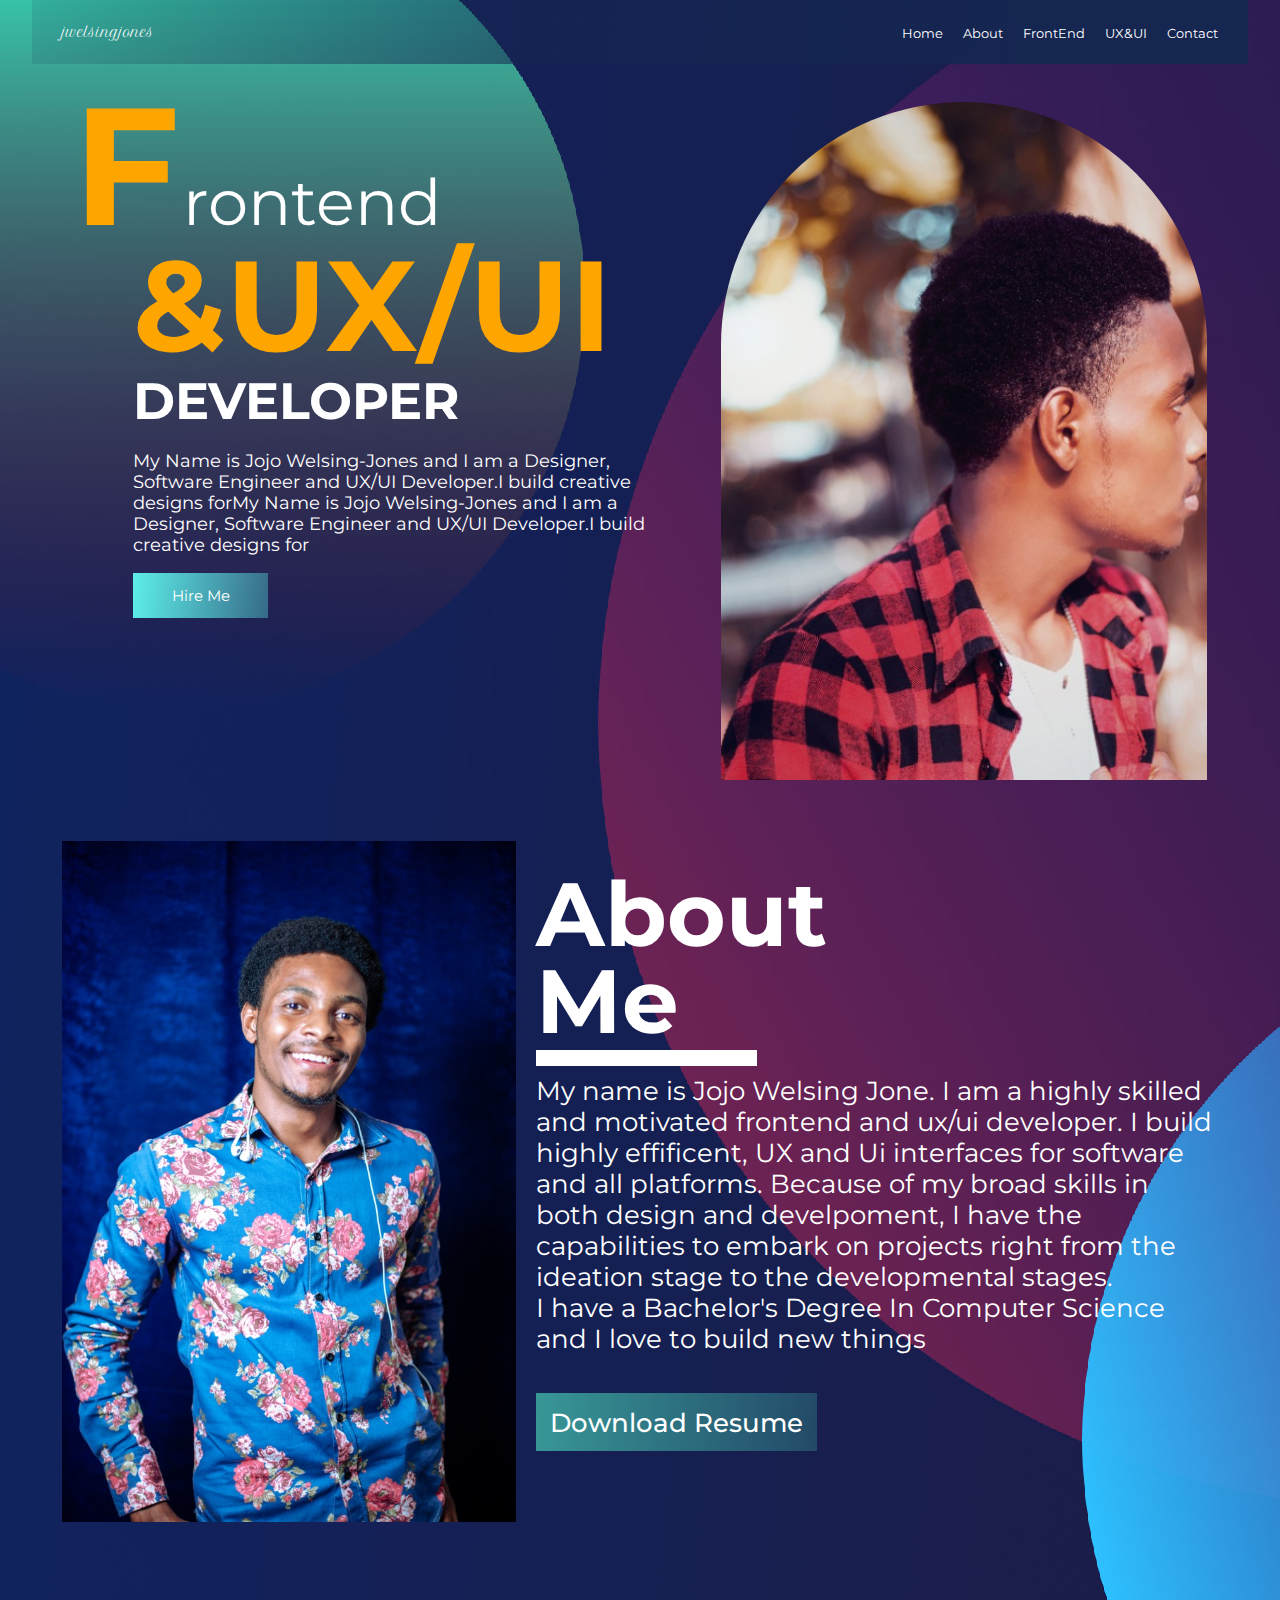
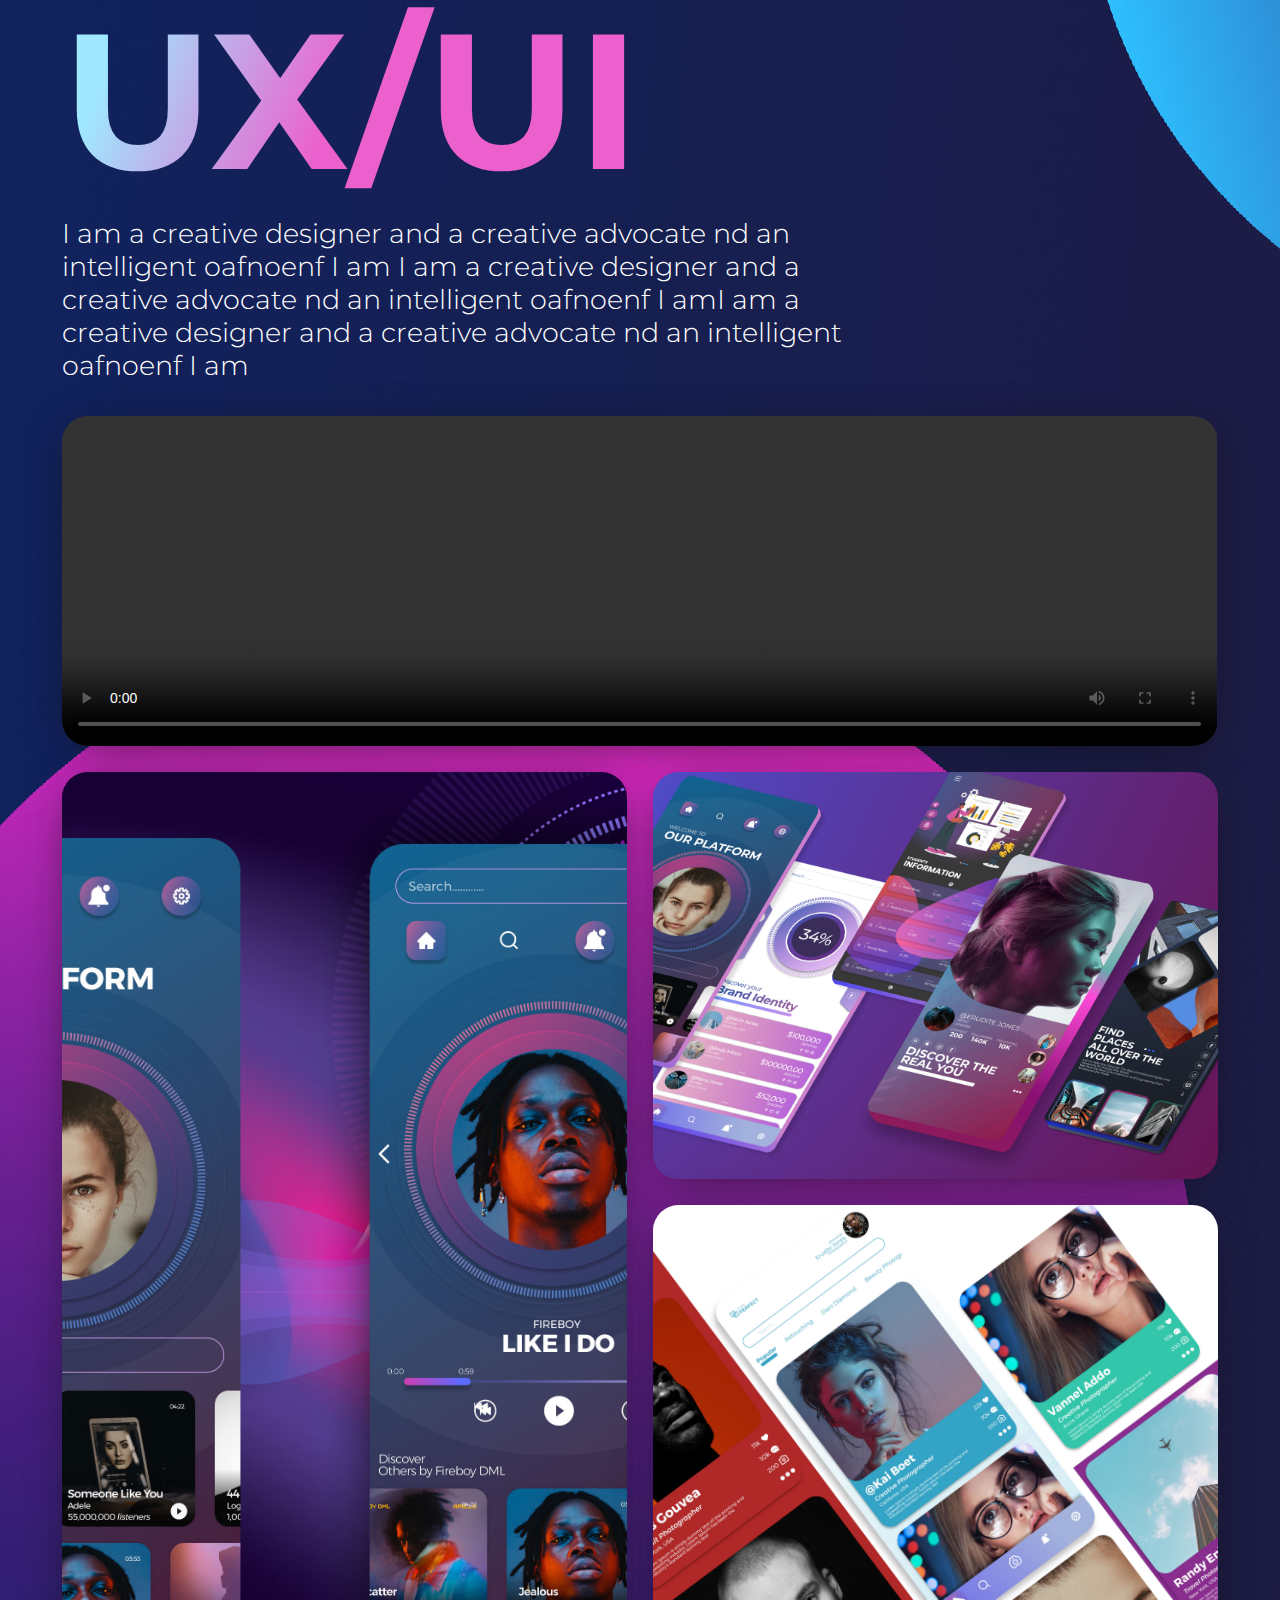
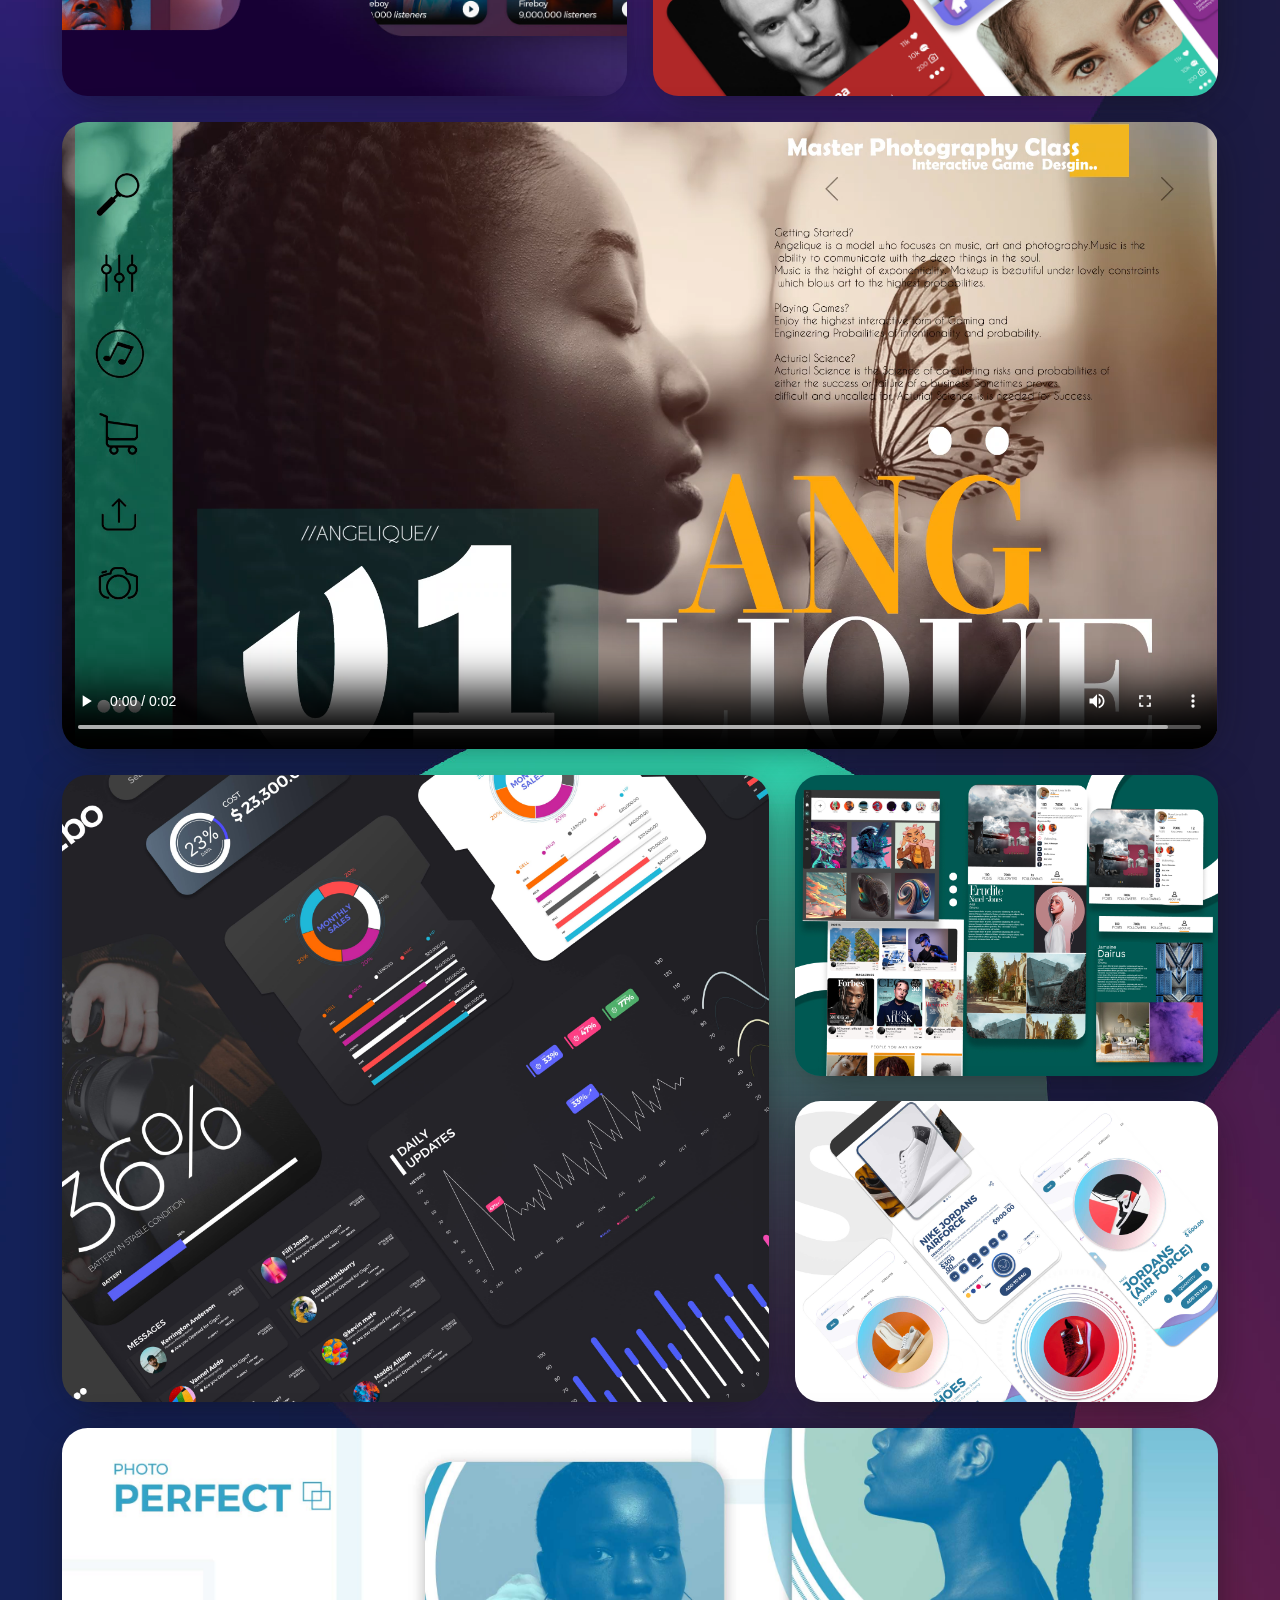
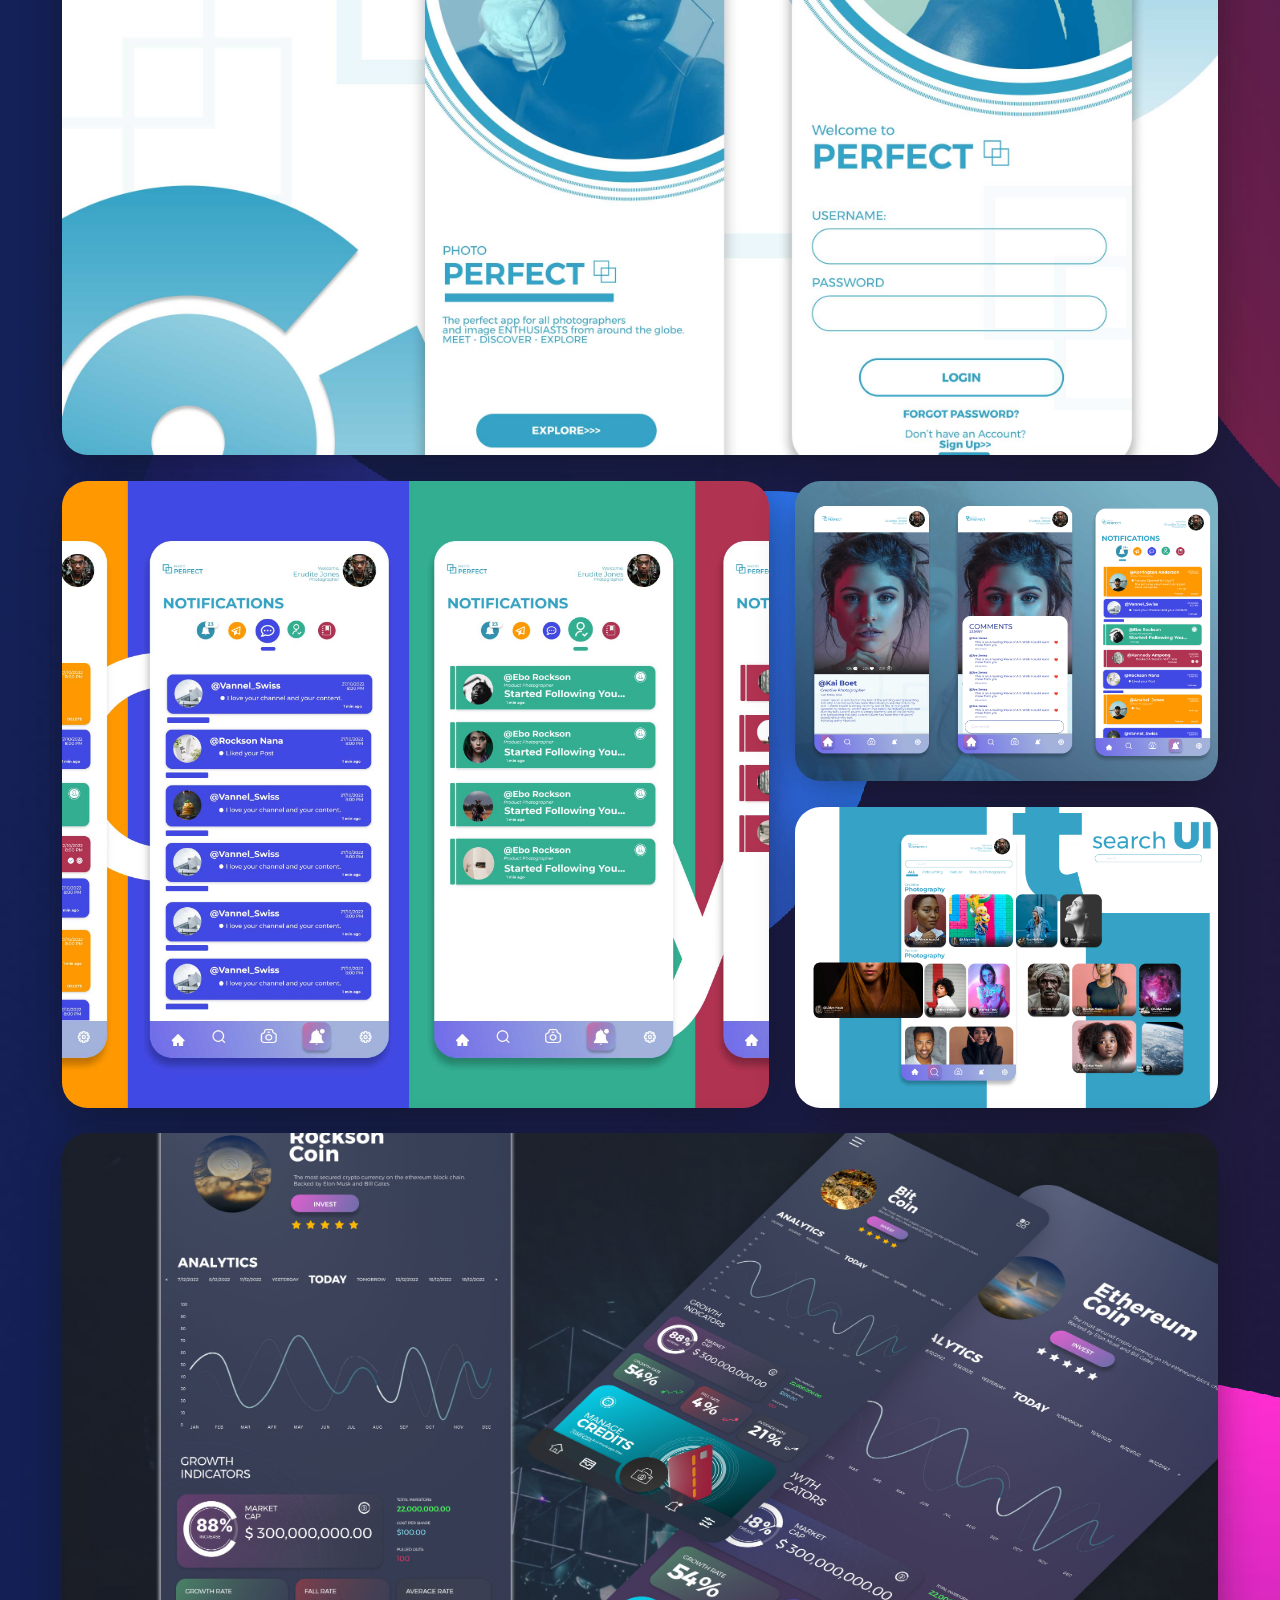
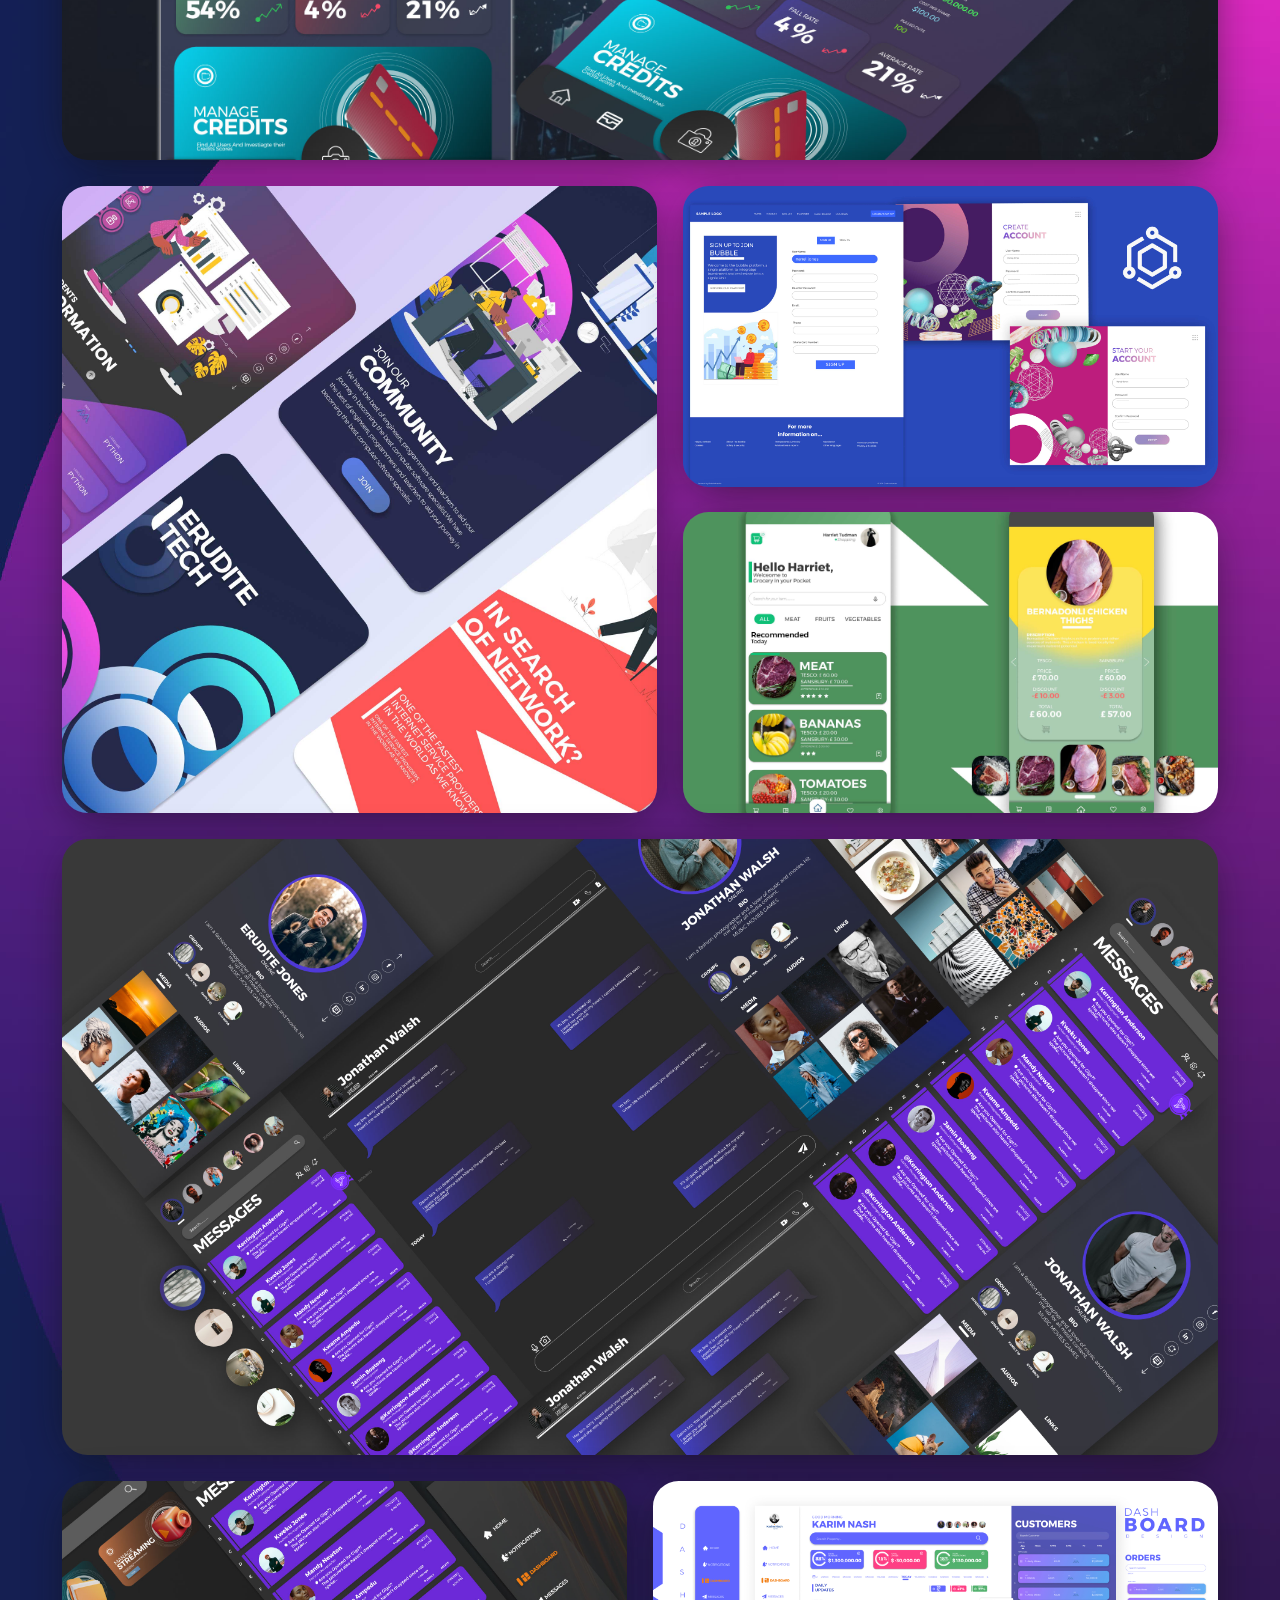
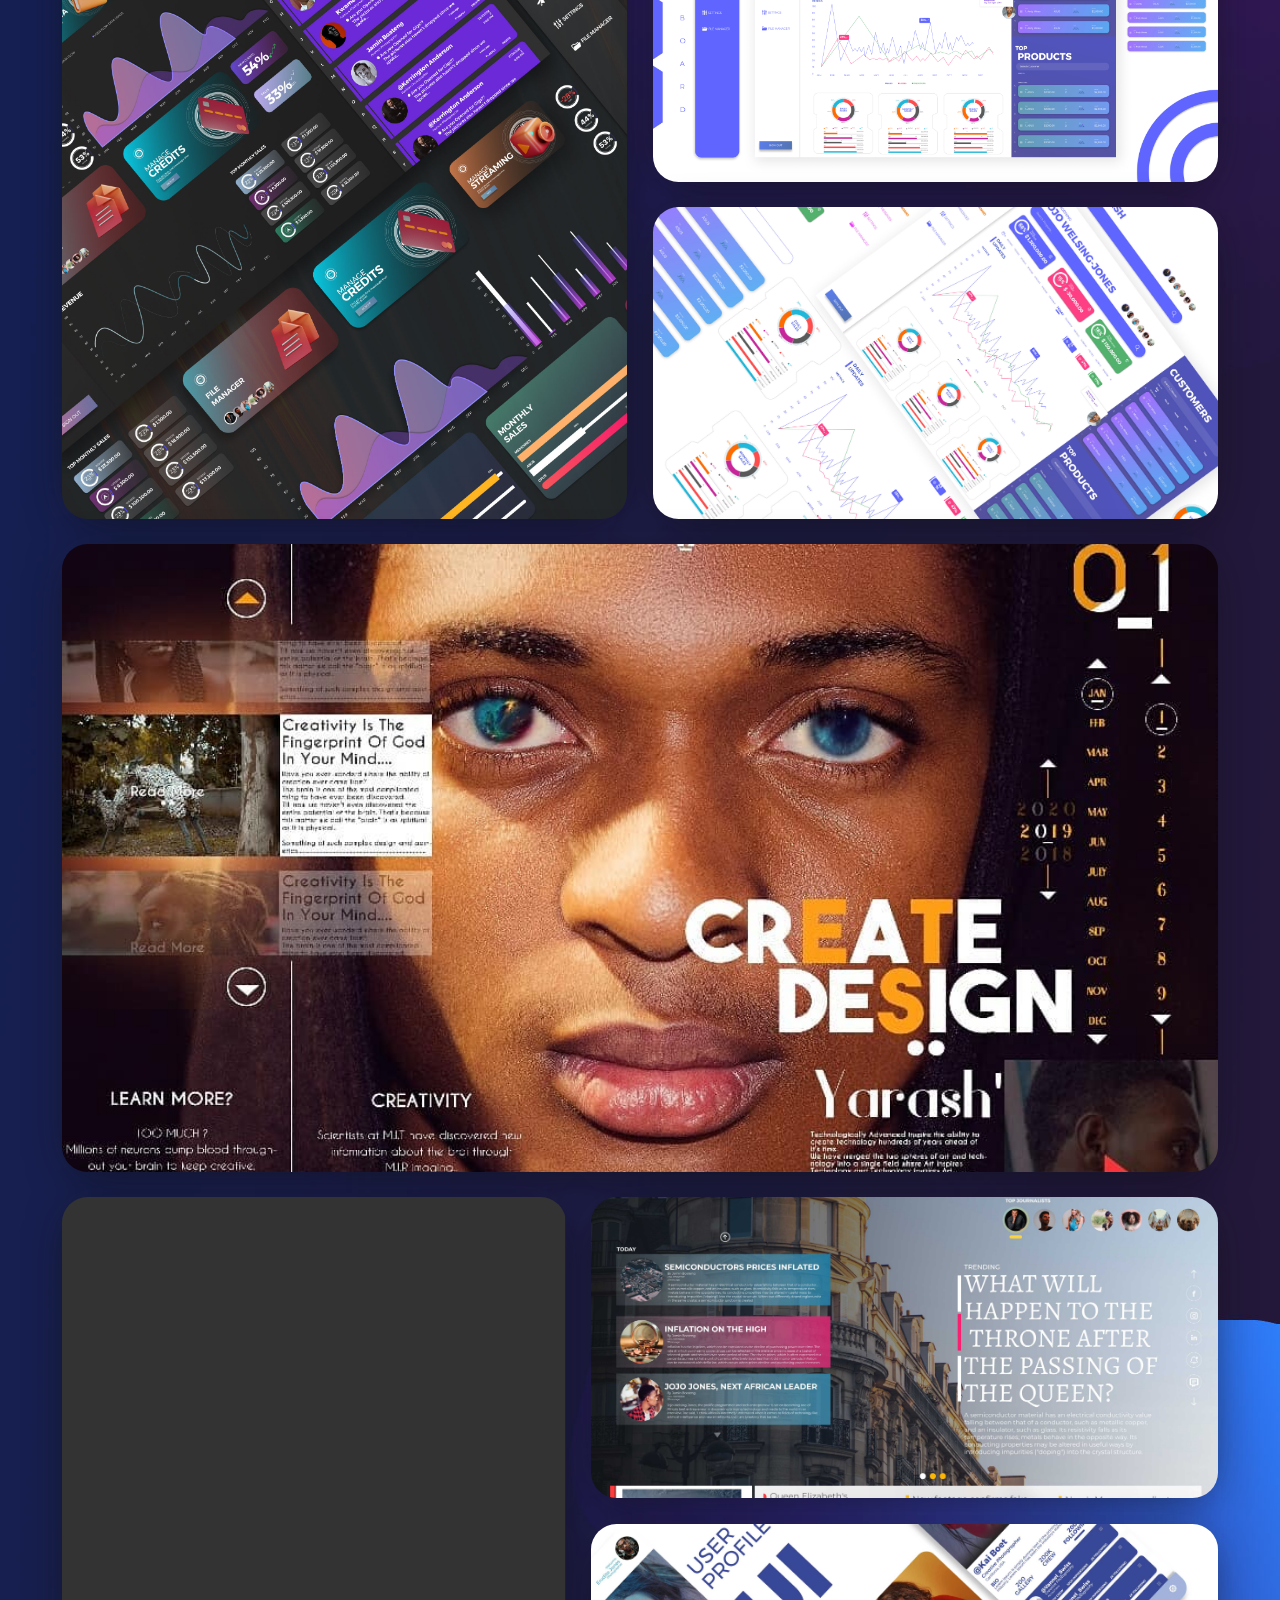
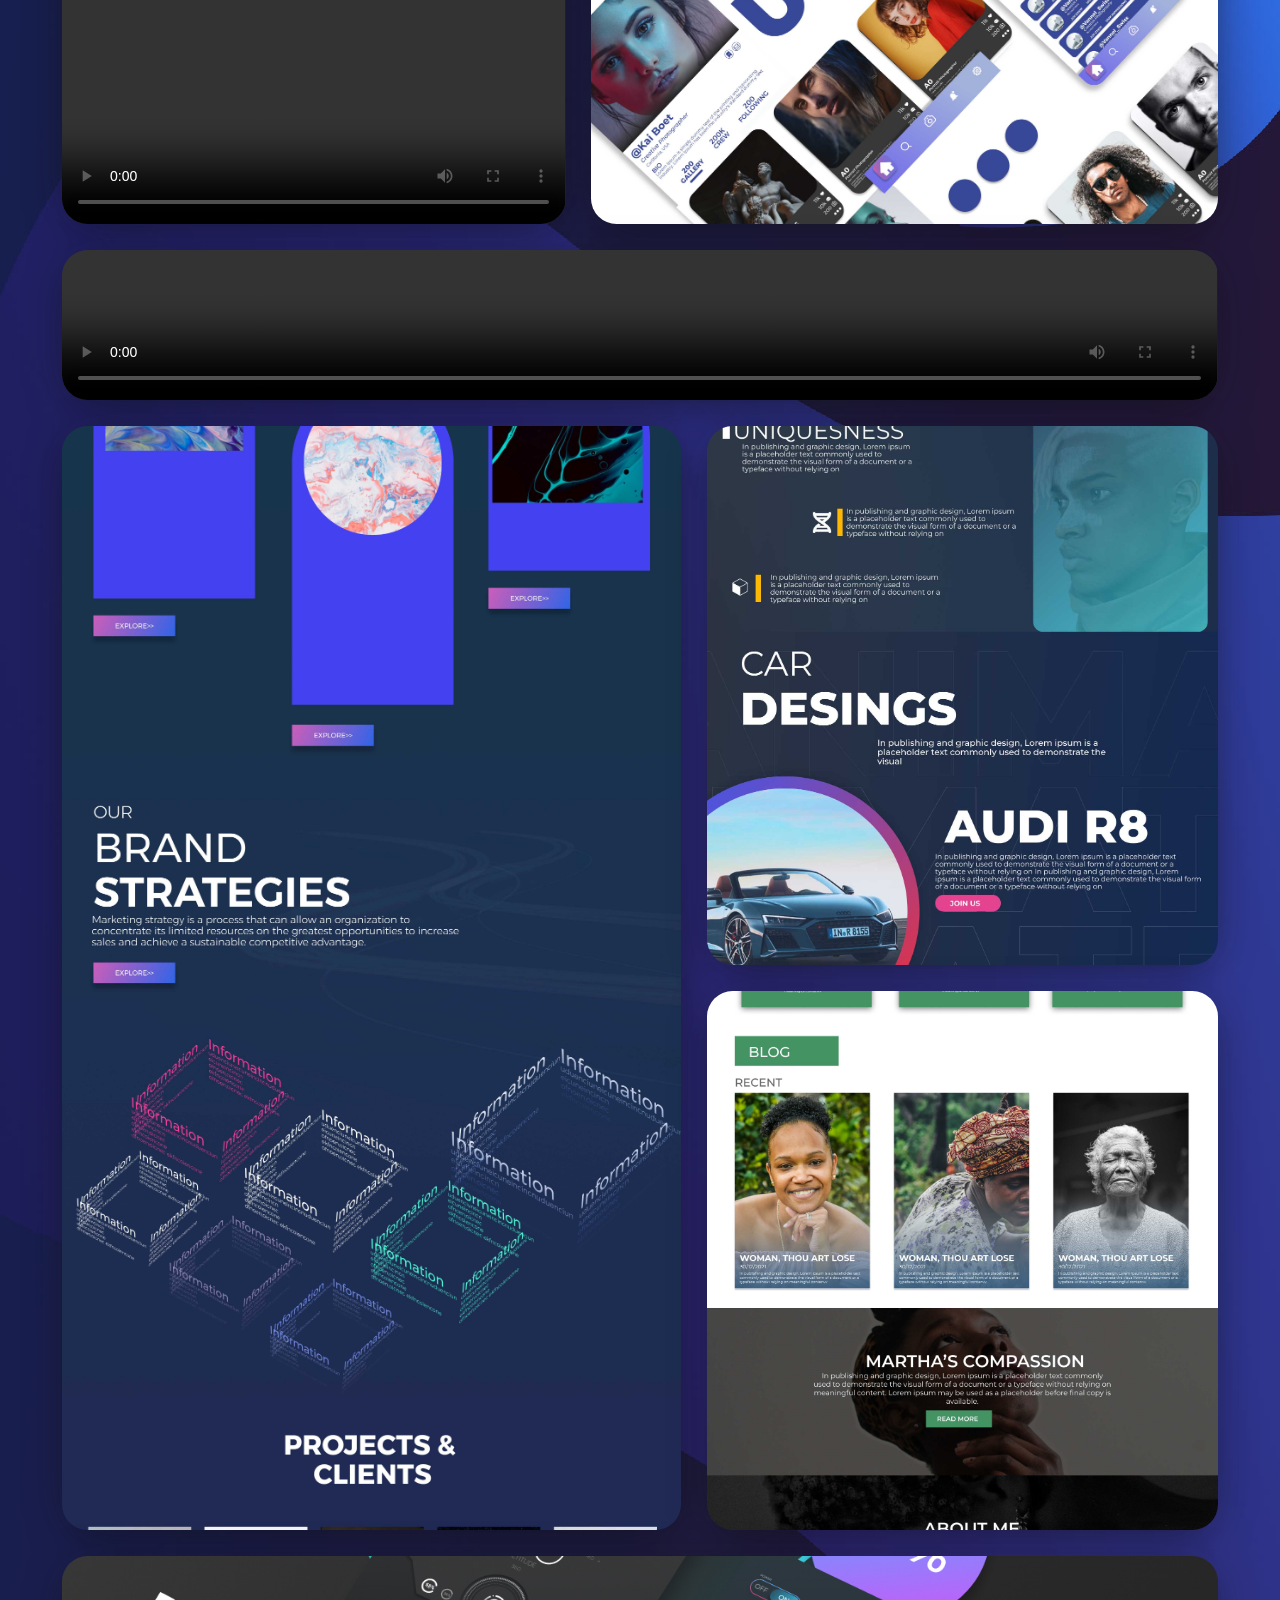
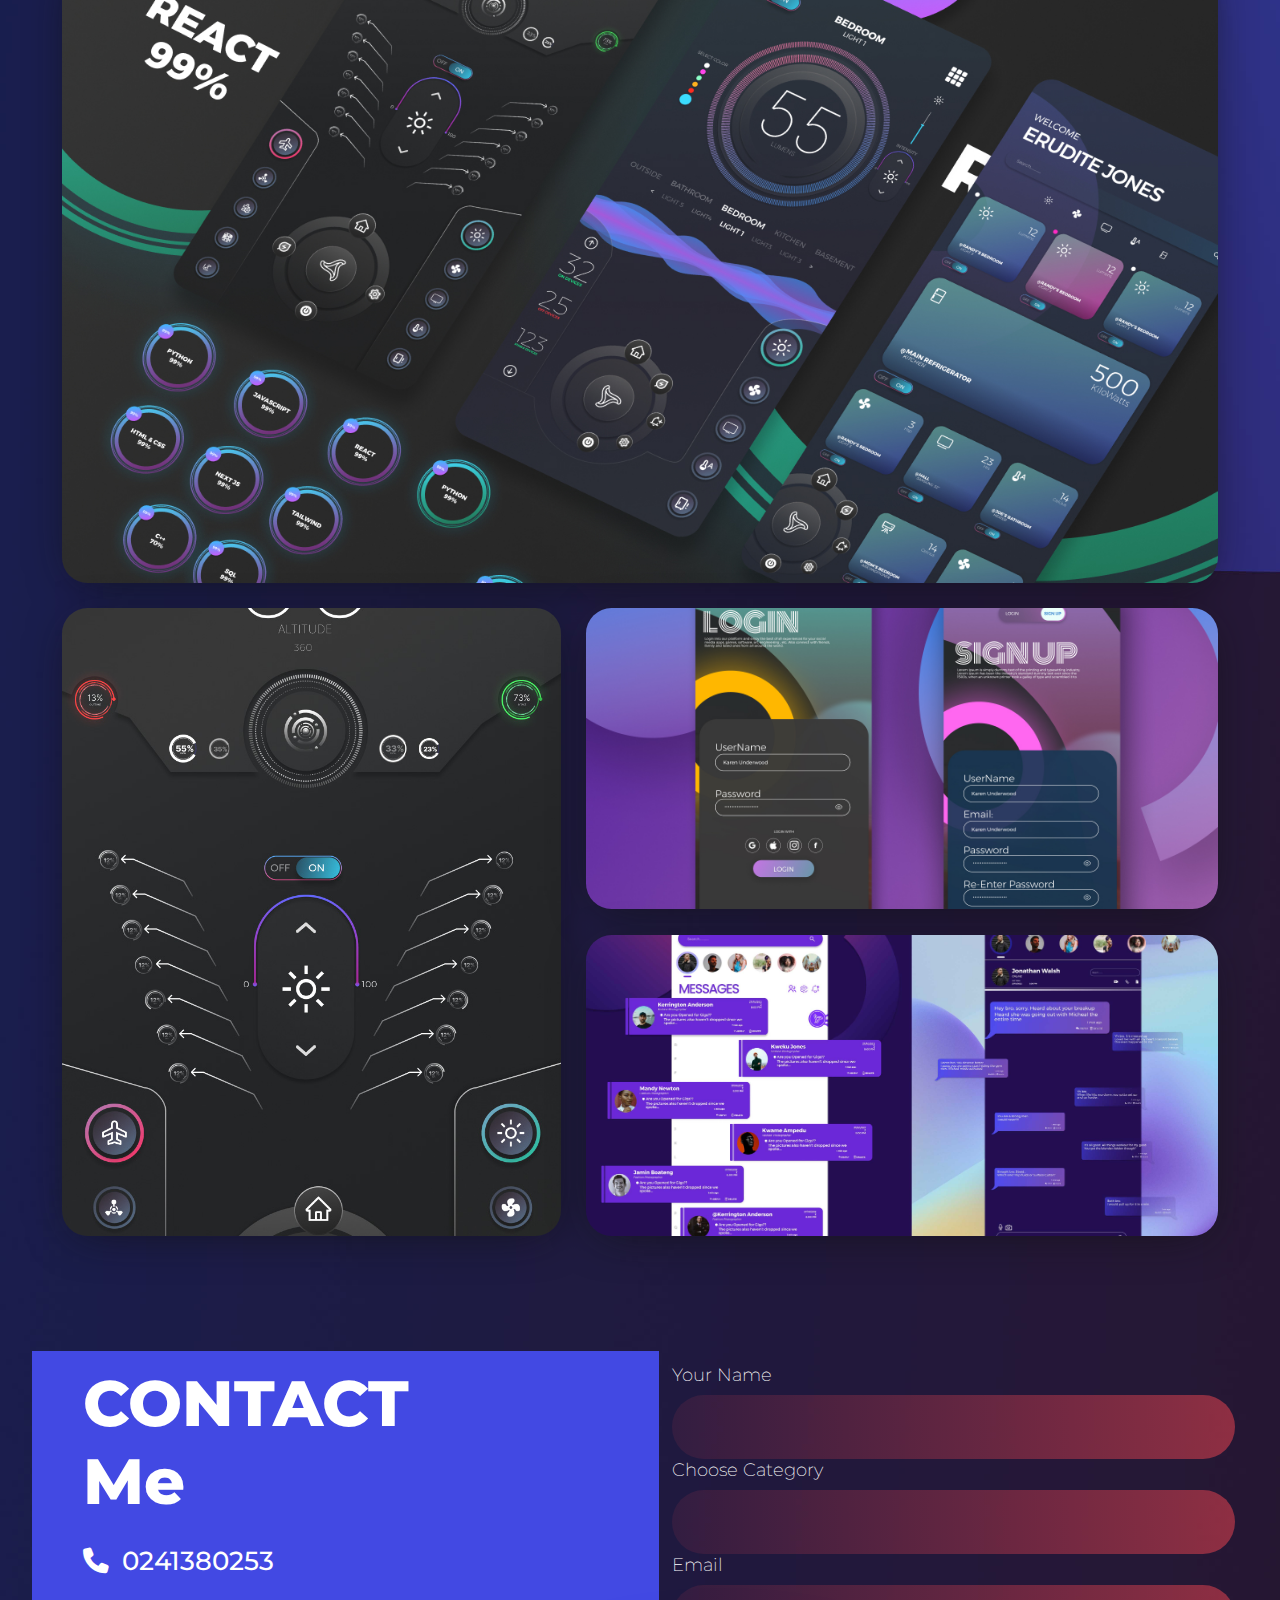
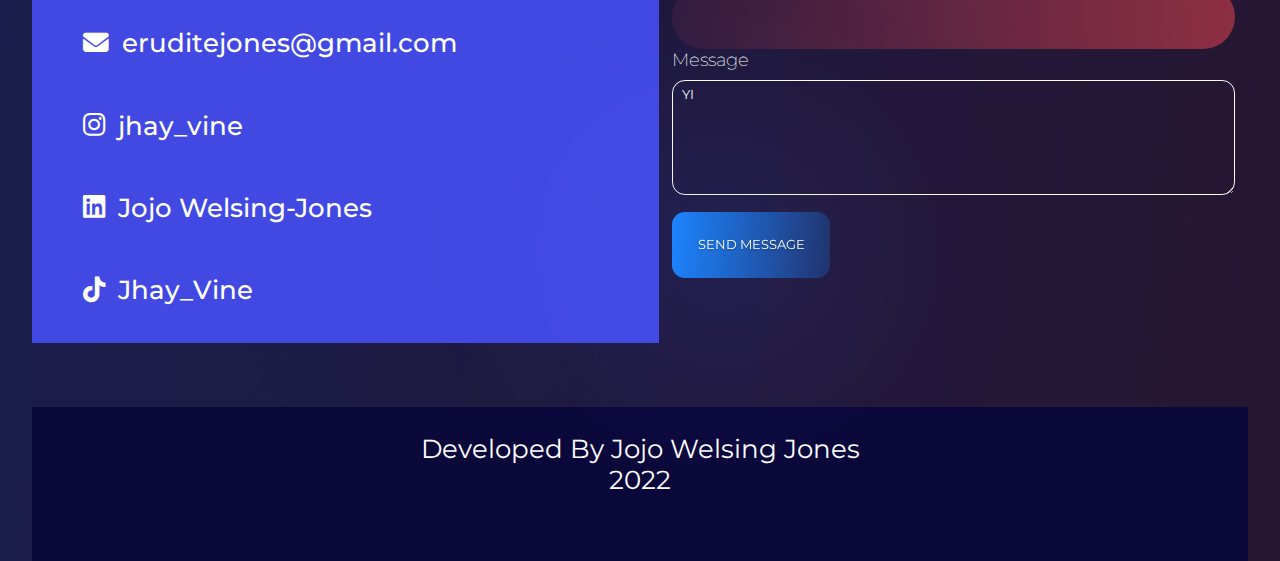
==== index.html @ 27a66385 "new changes" ====
<html lang="en">
<head>
    
    <link rel="stylesheet" href="https://cdnjs.cloudflare.com/ajax/libs/font-awesome/6.2.0/css/all.min.css">
   
   
  

    


    <link rel="stylesheet" href="styles.css">
    <meta charset="UTF-8">
    <meta http-equiv="X-UA-Compatible" content="IE=edge">
    <meta name="viewport" content="width=device-width, initial-scale=1.0">
    <link rel="preconnect" href="https://fonts.googleapis.com">
<link rel="preconnect" href="https://fonts.gstatic.com" crossorigin>
<link href="https://fonts.googleapis.com/css2?family=Montserrat:ital,wght@0,100;0,200;0,800;1,100;1,200;1,700;1,900&display=swap" rel="stylesheet">
    <title>jwelsingjones</title>
</head>
<body>
    <div class="wrapper">
    
        <div  id= "image_shower" class="hide_img" onclick="hide_modal()">
            <img id = "viewer" src="1.jpg" alt="IMAGE COUDL NOT BE FOUND">
           
        </div>
        <div class="header">
            <div class="logo">
                <p>jwelsingjones</p>
            </div>

            <ul>
                <li><a href="#main_head">Home</a> </li>
                <li><a href="#about_me">About</a> </li>
                <li><a href="">FrontEnd</a> </li>
                <li><a href="#ux_ui">UX&UI</a> </li>
                <li><a href="#contact">Contact</a> </li>
            </ul>
        </div>

        <div class="main_head" id="main_head">
            <div class="left">
                <div class="first">
                    <h1>F</h1> 
                    <p>rontend</p>
                </div>
                <div class="las">
                    <h1 id="ux">&UX/UI</h1> 
                    <h3 id="developer">DEVELOPER</h3> 

                    <p>My Name is Jojo Welsing-Jones and I am a Designer, Software Engineer and UX/UI Developer.I build creative designs forMy Name is Jojo Welsing-Jones and I am a Designer, Software Engineer and UX/UI Developer.I build creative designs for </p>
                    
                    

                    <a href="#contact"><button id="hire_me"> Hire Me </button></a>
                </div>



            </div>
        
            <div class="right">
               <img src="joe man.png" alt="jo1" onclick="showpicture('joe man.png')">
            </div>
        </div>

        <div class="about_me" id="about_me">
            <div class="ab_left">
                <h1 id="ab_me">About</h1>
                <h1 id="ab_me">Me</h1>
                <img class ="abt_img1"src="Me.JPG" alt="">
                <div class="ab_info">
                    <p>My name is Jojo Welsing Jone. I am a highly skilled and motivated frontend and ux/ui developer. I build highly effificent, UX and Ui interfaces for software and all platforms. Because of my broad skills in both design and develpoment, I have the capabilities to embark on projects right from the ideation stage to the developmental stages. <br>I have a Bachelor's Degree In Computer Science and I love to build new things</p>
                    <a href="RESUME.pdf"><button> Download Resume  </button></a>
                </div>
            </div>


            <div class="ab_right">
                <img class ="abt_img"src="Me.JPG" alt="">
            </div>


           
        </div>

        <div class="ux_ui" id="ux_ui">
            <div class="ux_heading">
                <h1 >UX/UI</h1> 
                <p>I am a creative designer and a creative advocate nd an intelligent oafnoenf 
                    I am I am a creative designer and a creative advocate nd an intelligent oafnoenf 
                     I amI am a creative designer and a creative advocate nd an intelligent oafnoenf I am </p>
            </div>
           


                <div class="all_grid">
        





                    <div class="grid_2">
                        <div class="item_1">
                            <video controls loop autoplay src="FINAL PORTFOLIO/3D MODEL NEOMORPHISM.mp4"   alt="" onclick="showpicture('Compressed/Desktop---13.jpg')">
                               
                            </div>
                        <div class="item_2">
                            <img src="Compressed/5.jpg" alt="" onclick="showpicture('Compressed/5.jpg')">
                        </div>
                        <div class="item_3">
                            <img src="Compressed/3.jpg" alt="" onclick="showpicture('Compressed/3.jpg')">
                        </div>
                        <div class="item_4">
                            <img src="Compressed/Desktop---7.jpg" alt="" onclick="showpicture('Compressed/Desktop---7.jpg')">
                        </div>
                        
                    </div>


                    <div class="grid_2">
                        <div class="item_1">
                            <video controls loop autoplay  src="Compressed/Angel.MP4" onclick="showpicture('Compressed/Angel.MP4')">
                               
                            </div>
                        <div class="item_2">
                            <img src="Compressed/Dashboard-Zoomed-In.jpg" alt="" onclick="showpicture('Compressed/Dashboard-Zoomed-In.jpg')">
                        </div>
                        <div class="item_3">
                            <img src="Compressed/About-Me.jpg" alt="" onclick="showpicture('Compressed/About-Me.jpg')">
                        </div>
                        <div class="item_4">
                            <img src="Compressed/Desktop---4.jpg" alt="" onclick="showpicture('Compressed/Desktop---4.jpg')">
                        </div>
                        
                    </div>


                    <div class="grid_2">
                        <div class="item_1">
                          
                            <img src="Compressed/Desktop---6.jpg" alt="" onclick="showpicture('Compressed/Desktop---6.jpg')">
                            </div>
                        <div class="item_2">
                            <img src="Compressed/Desktop---10.jpg" alt="" onclick="showpicture('Compressed/Desktop---10.jpg')">
                        </div>
                        <div class="item_3">
                            <img src="Compressed/Desktop---8.jpg" alt="" onclick="showpicture('Compressed/Desktop---8.jpg')">
                        </div>
                        <div class="item_4">
                            <img src="Compressed/Desktop---9.jpg" alt="" onclick="showpicture('Compressed/Desktop---9.jpg')">
                        </div>
                        
                    </div>



                    <div class="grid_2">
                        <div class="item_1">
                          
                            <img src="Compressed/Desktop---13.jpg" alt="" onclick="showpicture('Compressed/Desktop---13.jpg')">
                            </div>
                        <div class="item_2">
                            <img src="Compressed/Desktop---14.jpg" alt="" onclick="showpicture('Compressed/Desktop---14.jpg')">
                        </div>
                        <div class="item_3">
                            <img src="Compressed/Desktop---15.jpg" alt="" onclick="showpicture('Compressed/Desktop---15.jpg')">
                        </div>
                        <div class="item_4">
                            <img src="Compressed/Desktop---5.jpg" alt="" onclick="showpicture('Compressed/Desktop---5.jpg')">
                        </div>
                        
                    </div>

                    
                    <div class="grid_2">
                        <div class="item_1">
                          
                            <img src="Compressed/Desktop---16.jpg" alt="" onclick="showpicture('Compressed/Desktop---16.jpg')">
                            </div>
                        <div class="item_2">
                            <img src="Compressed/Desktop---19.jpg" alt="" onclick="showpicture('Compressed/Desktop---19.jpg')">
                        </div>
                        <div class="item_3">
                            <img src="Compressed/Desktop---20.jpg" alt="" onclick="showpicture('Compressed/Desktop---20.jpg')">
                        </div>
                        <div class="item_4">
                            <img src="Compressed/Desktop---21.jpg" alt="" onclick="showpicture('Compressed/Desktop---21.jpg')">
                        </div>
                        
                    </div>



                    <div class="grid_2">


                        <div class="item_1">
                           
                                <img src="Compressed/KIRK.jpg" alt="" onclick="showpicture('Compressed/KIRK.jpg')">
                               
                            </div>
                        <div class="item_2">
                            <video controls   src="Compressed/ROCKSON.MP4" onclick="showpicture('Compressed/ROCKSON.MP4')">
                           
                        </div>
                        <div class="item_3">
                            <img src="Compressed/NEWS-WEBSITE.jpg" alt="" onclick="showpicture('Compressed/NEWS-WEBSITE.jpg')">
                        </div>
                        <div class="item_4">
                            <img src="Compressed/USER-PROFILE-UI.jpg" alt="" onclick="showpicture('Compressed/USER-PROFILE-UI.jpg')">
                        </div>
                        
                    </div>



                    <div class="grid_2">
                        <div class="item_1">
                           
                            <video controls   src="Compressed/Yarash Web Design.mp4" onclick="showpicture('Compressed/Yarash Web Design.mp4')">
                               
                            </div>
                        <div class="item_2">
                            <img src="Compressed/SOME-WEBSITE-BI.jpg" alt="" onclick="showpicture('Compressed/SOME-WEBSITE-BI.jpg')">
                           
                        </div>
                        <div class="item_3">
                            <img src="Compressed/RANDOM-DESINF.jpg" alt="" onclick="showpicture('Compressed/RANDOM-DESINF.jpg')">
                        </div>
                        <div class="item_4">
                            <img src="Compressed/JASMINE-UI.jpg" alt="" onclick="showpicture('Compressed/JASMINE-UI.jpg')">
                        </div>
                        
                    </div>
                    

                    <div class="grid_2">
                        <div class="item_1">
                           
                            <img src="Compressed/IOT-UI2.jpg" alt="" onclick="showpicture('Compressed/IOT-UI2.jpg')">
                               
                            </div>
                        <div class="item_2">
                            <img src="Compressed/IOT-UI-3.jpg" alt="" onclick="showpicture('Compressed/IOT-UI-3.jpg')">
                           
                        </div>
                        <div class="item_3">
                            <img src="Compressed/1.jpg" alt="" onclick="showpicture('Compressed/1.jpg')">
                        </div>
                        <div class="item_4">
                            <img src="Compressed/Desktop---12.jpg" alt="" onclick="showpicture('Compressed/Desktop---12.jpg')">
                        </div>
                        
                    </div>


 

                </div>

  



        </div>
        <div class="contact" id="contact">
            <div class="contact_left">
                <h1>CONTACT</h1>
                <h1>Me</h1>
                
                <div class="reach">
                    <div class="info">
                        <i class="fa-solid fa-phone"></i>
                        <p>0241380253</p>
                    </div>
                    
                    <div class="info">
                        <i class="fa-solid fa-envelope"></i>

                        <p>eruditejones@gmail.com</p>
                    </div>

                    <div class="info">
                        <i class="fa-brands fa-instagram"></i>
                    
                        <p>jhay_vine</p>
                    </div>

                    <div class="info">
                        <i class="fa-brands fa-linkedin"></i>
                        <p>Jojo Welsing-Jones</p>
                    </div>

                    <div class="info">
                        <i class="fa-brands fa-tiktok"></i>
                        <p>Jhay_Vine</p>
                    </div>
        
                </div>

            </div>
          

            <div class="contact_right">
                <div class="inputbox">
                    <label for="">Your Name</label>
                    <input type="text" name="" id="">
                </div>

                <div class="inputbox">
                    <label for="">Choose Category</label>
                    <input type="text" name="" id="">
                </div>

                <div class="inputbox">
                    <label for="">Email</label>
                    <input type="email" name="" id="">
                </div>

                <div class="inputbox">
                    <label for="">Message</label>
                    <textarea id="txtarea" > YI</textarea>
                </div>

                <button class="send_message">SEND MESSAGE</button>

            </div>
        </div>
        <div class="bottom">
            <p>Developed By Jojo Welsing Jones <br>2022</p> 
        
        </div>
    </div>

<script>

    window.addEventListener("scroll", (event) => {
        var scroll_var = this.screenY;
        
    })
    function showpicture(image_path){
        
        var image_div = document.getElementById("image_shower");
        image_div.classList.remove("hide_img");
        image_div.classList.add("image_shower");

        var element = document.getElementById("viewer");
        element.src = image_path
        element.style.position = "absolute";
        
       
     
       element.style.marginTop = window.scrollY  + "px"

        


        
    }

    function hide_modal(){
        var image_div = document.getElementById("image_shower");
        image_div.classList.remove("image_shower")
        image_div.classList.add("hide_img");


        
    }
</script>

</body>


</html>
---- styles.css ----
@import url('https://fonts.googleapis.com/css2?family=Montserrat:ital,wght@0,100;0,200;0,300;0,400;0,500;0,600;0,700;0,800;1,100;1,200;1,300;1,400;1,500;1,600;1,700;1,900&family=Petit+Formal+Script&family=Pinyon+Script&display=swap');
*{
     transition: all 1s ease;
}

html {
    scroll-behavior: smooth;
  }
body{
    background: linear-gradient(95.09deg, #0b083a -11.33%, rgba(207, 39, 230, 0) 154.85%);
    
    background-image:url("jo1.jpg");
        object-fit: cover;
        background-size: cover;
        margin: auto;
        overflow-y: scroll;
        position: relative;
        

}

.image_shower{
    position: absolute;

 
    width: 100%;
    height: 100%;
    background: rgba(0,0,0,0.7);
    

    z-index: 100;
}

.image_shower img {
    position: absolute;
    left:50%;
    transform: translateX(-50%);
    width:85%;
    overflow-y: scroll;

}



.hide_img{
    display: none;
    
}


body{
    font-family: "Montserrat";
    overflow-y: auto;
}
    .wrapper{
        width:95vw;
        
        
        height: auto;
        
        background-image:url("jo1.png");
        object-fit: cover;
        background-size: cover;
        margin: auto;
        display: flex;
        flex-direction: column;
        

        
        scroll-behavior: smooth;
        
        position: relative;
        
    
    
    }

   /* ::-webkit-scrollbar {
        -webkit-appearance: none;
    
      }*/
    .header{

    
        width:100%;
        max-height: 300px;
        height:5vw;
        
        background: linear-gradient(269.58deg, #152651 18.23%, rgba(21, 38, 81, 0) 111.71%);
        display: flex;
        justify-content: space-between;
        align-items: center;
    
    
    }

    .header ul  {
        width:auto;
        height: auto;
        display: flex;
        gap:20px;
        margin-right: 30px;
        align-items: center;
        
    
    }
    li{
        text-decoration: none;
        list-style-type: none;
    }
    li  a {
        text-decoration: none;
    
        font-size: 1vw;
        color: rgb(255, 255, 255);
        list-style-type: none;
    }

    .logo{
        
        color:white;
        font-style: normal;
        font-weight: 200;
        margin-left: 30px;
    }

    .logo p{
        font-family: 'Petit Formal Script', cursive;
        font-size: 1vw;
        
    }

    .main_head{
        margin-top:3vw;
        width:100%;
        height:auto;
        display: flex;
        justify-content: space-evenly;
    
    }

    .left{
        width:50%;
        height: auto;

    }


    .left  h1{
        all:unset;
        line-height: 10vw;
        color:orange;
        font-weight: 700;
        font-size: 13vw;
       

        
    
        

    }
    .left .first p{
        all:unset;
        color:rgb(255, 255, 255);
        font-weight: 400;
        font-size: 5vw;
    }
    #ux{
        height: auto;
        font-size: 10vw;
    
    
    }
    #developer{
    
        all:unset;
        font-family: 'Montserrat';
        font-style: normal;
        font-weight: 700;
        font-size: 4vw;
      




        color: #FFFFFF;

    }

    .left p {
        font-family: 'Montserrat';
        font-style: normal;
        font-weight: 400;
        font-size: 1.4vw;
      
        
        color:white;
    
    }

    .left button{
        font-family: "Montserrat";
        font-weight: 400;
    padding: 1vw 3vw;
        border: none;
        font-size: 1.2vw ;
        text-align: center;
    color:white;
    background: linear-gradient(95.09deg, #61FDF4 -11.33%, rgba(109, 159, 255, 0) 154.85%);
            
            }
            

    .las   {
        margin-left:10% ;
    }
    .right {
    
        border-radius: 1px solid blue;
        width:40%;
        
    }

    .right img{
        width: 100%;
        border-radius: 20vw 20vw 0px 0px;
    }







    .about_me{
        margin: auto;
    
        width: 95%;
        display: flex;
        justify-content: space-around;
        flex-direction: row-reverse;
        gap:20px;
        margin-top:5%;
    
    
    }


    .about_me button{
        font-family: "Montserrat";
        font-weight: 500;
    padding: 2% ;
        border: none;
        font-size: 2vw ;
        text-align: center;
    color:white;
    background: linear-gradient(95.09deg, #3ba09b -11.33%, rgba(109, 159, 255, 0) 154.85%);
        margin-top:2%;
}

    .abt_img:nth-child(1){
        border-radius: 6000px;
    }

    .ab_left img{
        display: none;
    }




    .ab_left{
        width:60%;
    
        
    }
    .ab_right{
        all: unset;
        width:40%;
        height: 40%;
    
    
        
        
    }
    .ab_right img{
        all: unset;
        width: 100%;
        
        border-radius: 20px;
    
    }

    .info{
        width:100%;
        height:55%;
        background-color: #152651;
        box-shadow: 0px 3px 150px rgba(75, 190, 255, 0.25);
    }

    #ab_me{
    
    font-family: 'Montserrat';
    font-style: normal;
    font-weight: 700;
    font-size: 7vw;
    line-height: 30%;
    color: #FFFFFF;
    position: relative;
    
    }

    #ab_me:nth-child(2)::after{
        content: "";
        position: absolute;
        bottom:-4vw;
        width:30%;
        left:0;
        
        border: .7vw solid white;

    }
    
 

    .ab_info p{
        color: white;
        font-size: 2vw;
        font-family: 0;
    }

    .ux_ui{
    
        width:95%;
        margin: 5% auto auto auto;
        
        position: relative;
    }



        
    .ux_heading{
        all:unset;
        width:100%;
        display: flex;
    flex-direction: column;            
    }

    .ux_heading h1{
        all:unset;
        
    
        font-family: 'Montserrat';
        font-style: normal;
        font-weight: 700;
        font-size: 15vw;
        
        background: linear-gradient(112.26deg, #9FE8FF 6.3%, #EC60CD 25.9%);
        -webkit-background-clip: text;
        -webkit-text-fill-color: transparent;
        background-clip: text;
        text-fill-color: transparent;
            
        
        text-align: left;
    }

    .ux_heading p{
        all:unset;
        width:70%;
        
        font-family: 'Montserrat';
        font-style: normal;
        font-weight: 300;
        font-size: 2.1vw;
        text-align: left;
    
        color: #FFFFFF;
    }

.all_grid{
    margin-top:3%;
    width:100%;
    display: flex;
    flex-direction: column;
    gap:2vw;
}



.full_some{
    width: 100%;
}

.full_some video{
    width:100%;
    height: 100%;
    object-fit: cover;
}

.work img{
    
    width:100%;
    height: 100%;
    object-fit: cover;
    

}



.grid_2{
   
    
    height: 100vw;
 
    width:100%;
    display: grid;
  

    grid-template-areas: 
    "one one one one"
    "one one one one"
    "two two three three"
    "two two four four"
    ;

    gap: 2vw;
 
}

.grid_2 div{

    border-radius: 2vw;
    overflow: hidden;
    box-shadow: 0px 7px 46px -13px rgba(16, 16, 16, 0.79);

}
.grid_2 img{
    width: 100%;
    height: 100%;
    object-fit: cover;
}

.grid_2 video{
    width: 100%;
    height: 100%;
    object-fit: cover;
}

.grid_2 .item_1 {
  grid-area: one;
    
  }
  
 .grid_2 .item_2 {
    grid-area: two;
  }

  .grid_2 .item_3 {
    grid-area: three;

  }

  .grid_2 .item_4 {
    grid-area: four;

  }



.contact{
    margin-top: 9vw;
    width:100%;

    
    width: 100%;
   
    display: flex;
    height: auto;
}


.contact_left{
    width: 50%;
    height: 100%;
    background-color: #4249E3;
    padding: 1vw;
    display: flex;
    flex-direction: column;
    position: relative;
    padding-left:4vw;
}

.reach{


   
    width:60%;
}
.reach .info{
    all:unset;
    color:white;
    display: flex;
    align-items: center;
    gap:1vw;

    
    width: 100%;
    font-weight: 500;
    

    color: #FFFFFF;

}   

.contact .contact_right{
    width: 50%;
    height: 100%;
    display: flex;
    flex-direction: column;
    justify-content: space-between;
    align-items: flex-start;
    
    padding: 1vw;
    
}

.contact_left h1{
    all:unset;
    font-family: 'Montserrat';
    font-style: normal;
    font-weight: 800;
    font-size: 5vw;
    color: #FFFFFF;

  

}

.contact_left p, i{
    font-size: 2vw;
    font-family: 100;
}

.inputbox{
    width:100%;
    
    display: flex;
    flex-direction: column;
    gap:10px;
}

.inputbox label{
    font-family: 'Montserrat';
    font-style: normal;
    font-weight: 200;
    font-size: 1.4vw;
    color:white;
}
.inputbox input{

    border: none;
    background: linear-gradient(268.05deg, rgba(255, 72, 83, 0.5) -4.92%, rgba(63, 15, 255, 0) 121.81%);
    
    border-radius: 3vw;
    font-family: 'Montserrat';
    font-style: normal;
    font-weight: 400;
    font-size: 1vw;
    height:5vw;
    padding-left: 1vw;
    
    color:white;
}

.inputbox input:focus{
    border: 1px solid white;
    background-color: transparent;
}

#txtarea{
    background-color: transparent;
   border: 1px solid white;
   height: 9vw;
   border-radius: 1vw;
   font-family: 'Montserrat';
   font-style: normal;
   font-weight: 400;
   font-size: 1vw;
   padding: 0.5vw;
   color:white;
   
}

.contact_right button{
    margin-top: 3%;
    padding:2vw;
    border: none;
    background: linear-gradient(95.09deg, #1D85FF 0.09%, rgba(255, 75, 119, 0) 128.13%);
    filter: drop-shadow(-13px 7px 104px #4870FF);
    border-radius: 1vw;
    font-family: 'Montserrat';
    font-style: normal;
    font-weight: 400;
    font-size: 1vw;

    color: #FFFFFF;

    text-shadow: 0px 1px 2px rgba(0, 0, 0, 0.25);

}



.bottom{
    width:100%;
    margin-top:5vw;
    height: 12vw;
    background-color: #0b083a;
    text-align: center;
    color:white;
    font-weight: 400;


    padding: auto;
   
}

.bottom p{
  
    font-size: 2vw;
}


  
  @media(max-width:500px){

    
    .header{
     
        flex-direction: column;
        justify-content: space-around;
   
        align-items: center;
        height: auto;
        padding:0;

        
    }

    .header ul{
        width:80%;
        margin-left: unset;
        margin: auto;
       padding:unset;
        height: 50%;
       
        justify-content: space-evenly;

    }
    .logo{
        

        width: 100%;
        height: auto;
        margin:auto;
        text-align: center;
   
    }

    .logo p {
        font-family: 'Petit Formal Script', cursive;
        text-align: center;

        font-size: 2vw;
        color: rgb(255, 255, 255);

    }

    li a{
        width: fit-content;
        font-size: 2vw;
      
    }

    .main_head{
        flex-direction: column-reverse;
        align-items: center;
    }

    .left{
        width: 80%;
        text-align: center;
    }



    .las{
        width: 100%;
        display: flex;
        flex-direction: column;
        align-items: center;
        justify-content: space-around;
        margin-left: unset;

     
    }

    .right{
        width: 40%;
        margin: auto;
    }
    .left button{

        padding: 2vw 4vw;
        border: none;
        font-size: 3vw ;
      
            
            }

    #developer{
        font-size: 10vw;
    }








    .about_me{
        flex-direction: column;
        align-items: center;
        
    }

    .ab_left img{
        display: flex;
        width: 80%;
        border-radius: 100vw;
        border: 2px solid  linear-gradient(95.09deg, #61FDF4 -11.33%, rgba(109, 159, 255, 0) 154.85%);;
    }

    .ab_right img{
        display: none;
    }


    .ab_left{
        width: 80%;
        
        display: flex;
        flex-direction: column;
        align-items: center;
        text-align: center;
       
    }

    .ux_heading p{
        font-size: 3vw;
    }

    .las p{
        font-size: 3vw;
    }

    .about_me  p{
        
        font-size: 3vw;
      
    }

    .ux_ui{
        margin: 1% auto auto auto;
    }

    .ux_ui, .ux_heading{
       
        display: flex;
        flex-direction: column;
        align-items: center;
        text-align: center;
    }

    .ux_heading p{
        width: 100%;
        text-align: center;
    }

    #ab_me{
 
        font-size: 15vw;
       

    }

    .about_me button{
        padding:5%;
        font-size: 3vw;
    }

    #ab_me:nth-child(2){

        margin-top:-3vw;
    }

    #ab_me:nth-child(2)::after{
        content: "";
        position: absolute;
        bottom:-7vw;
        height: 2vw;
        width:100%;
        left:0;
        background-color: #FFFFFF;
    

    }

    .contact{
        margin: 19vw auto auto auto;
        flex-direction: column-reverse;
        width:90%
        
    }

    .contact_left {
        width:100%;
        height: auto;
    }

    .contact .contact_right{
        width:100%;
    }

    .inputbox label{

        font-size: 3vw;
   
    }

    .inputbox input{
        height: 10vw;;
    }

    #txtarea{
        height: 25vw;
        font-size: 3vw;
       
    }

    .contact_left{
        text-align: center;
    }

    .contact_left h1{
        font-size: 10vw;
    }

    .contact_right button{
        font-size: 2vw;
        border-radius: 2vw;
        padding:4vw;
    }

    .reach{
        width: 100%;
        text-align: center;
    }

    .reach .info{
        text-align: center;
        display: flex;
        flex-direction: column;
        align-items: center;
        gap:1vw;
        
    
        
        width: 100%;
        font-weight: 500;
        
    
        color: #FFFFFF;
    
    }   


    
    

    

  }
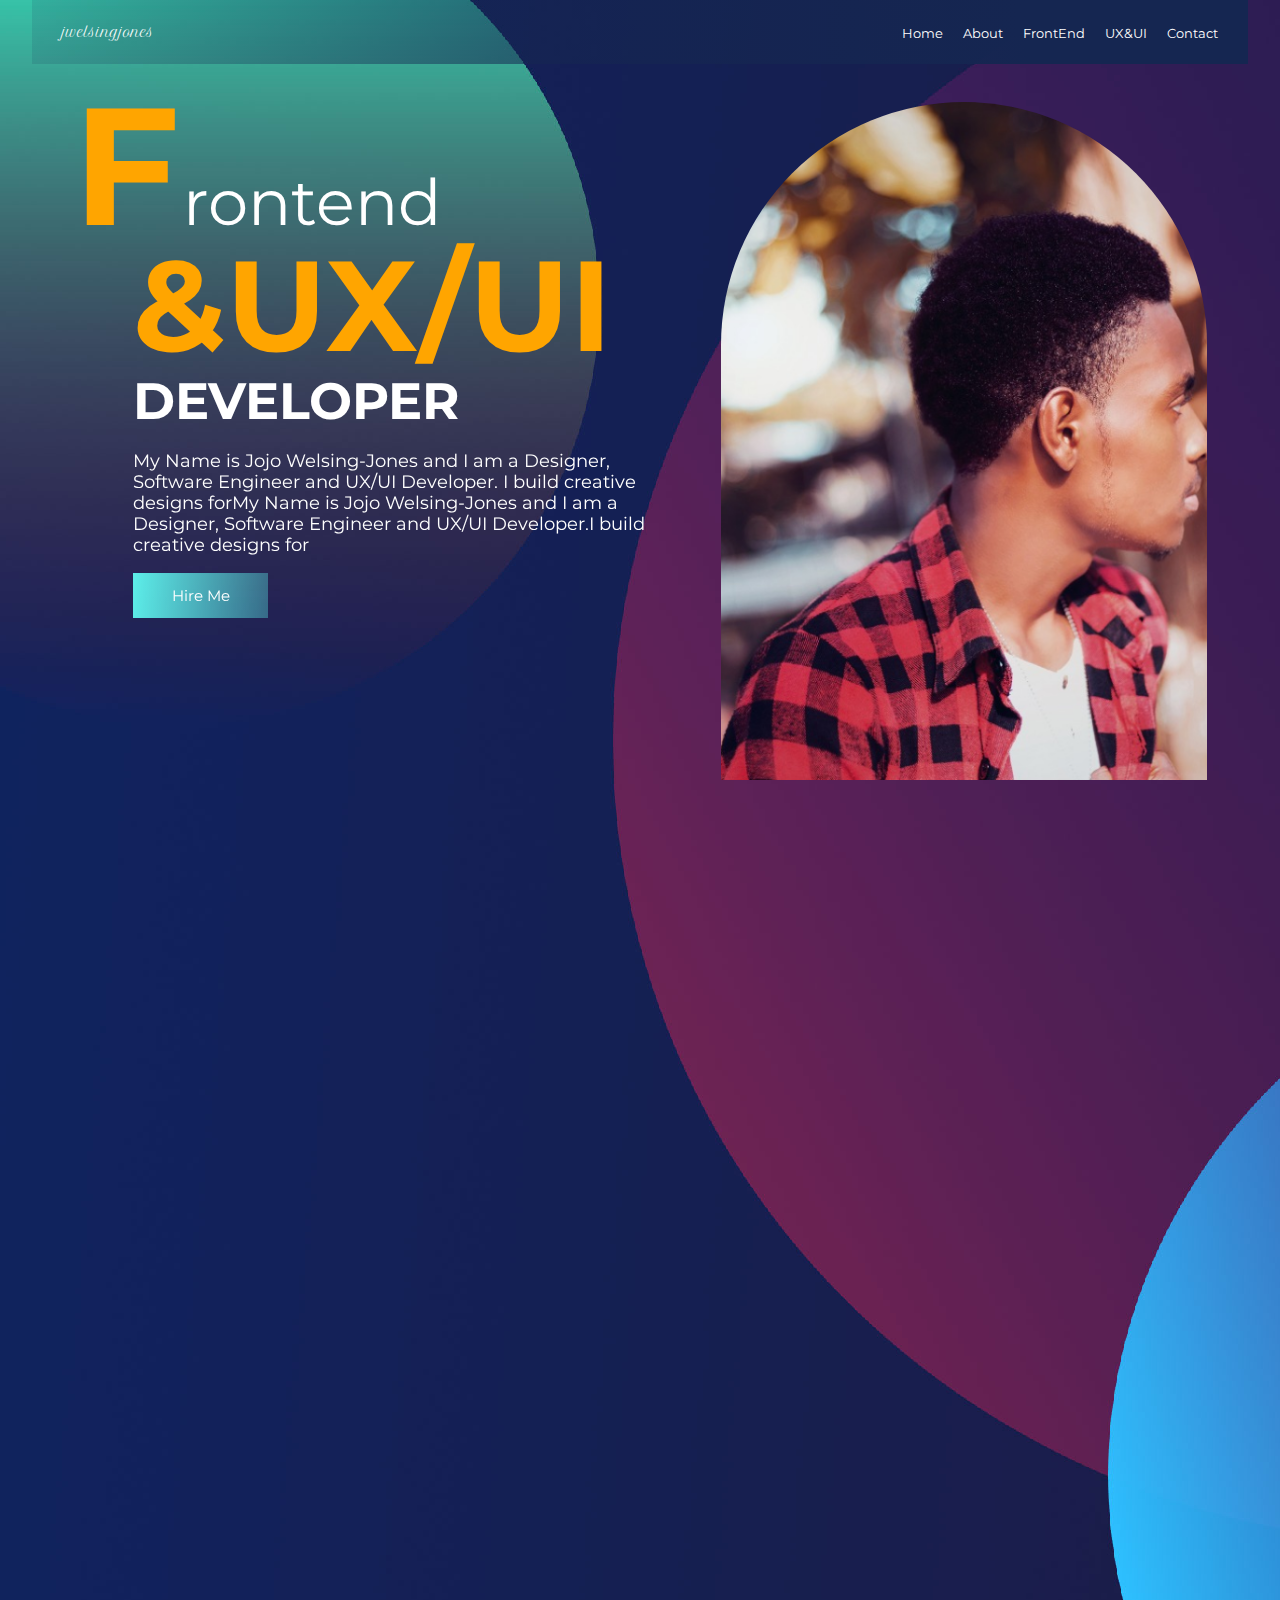
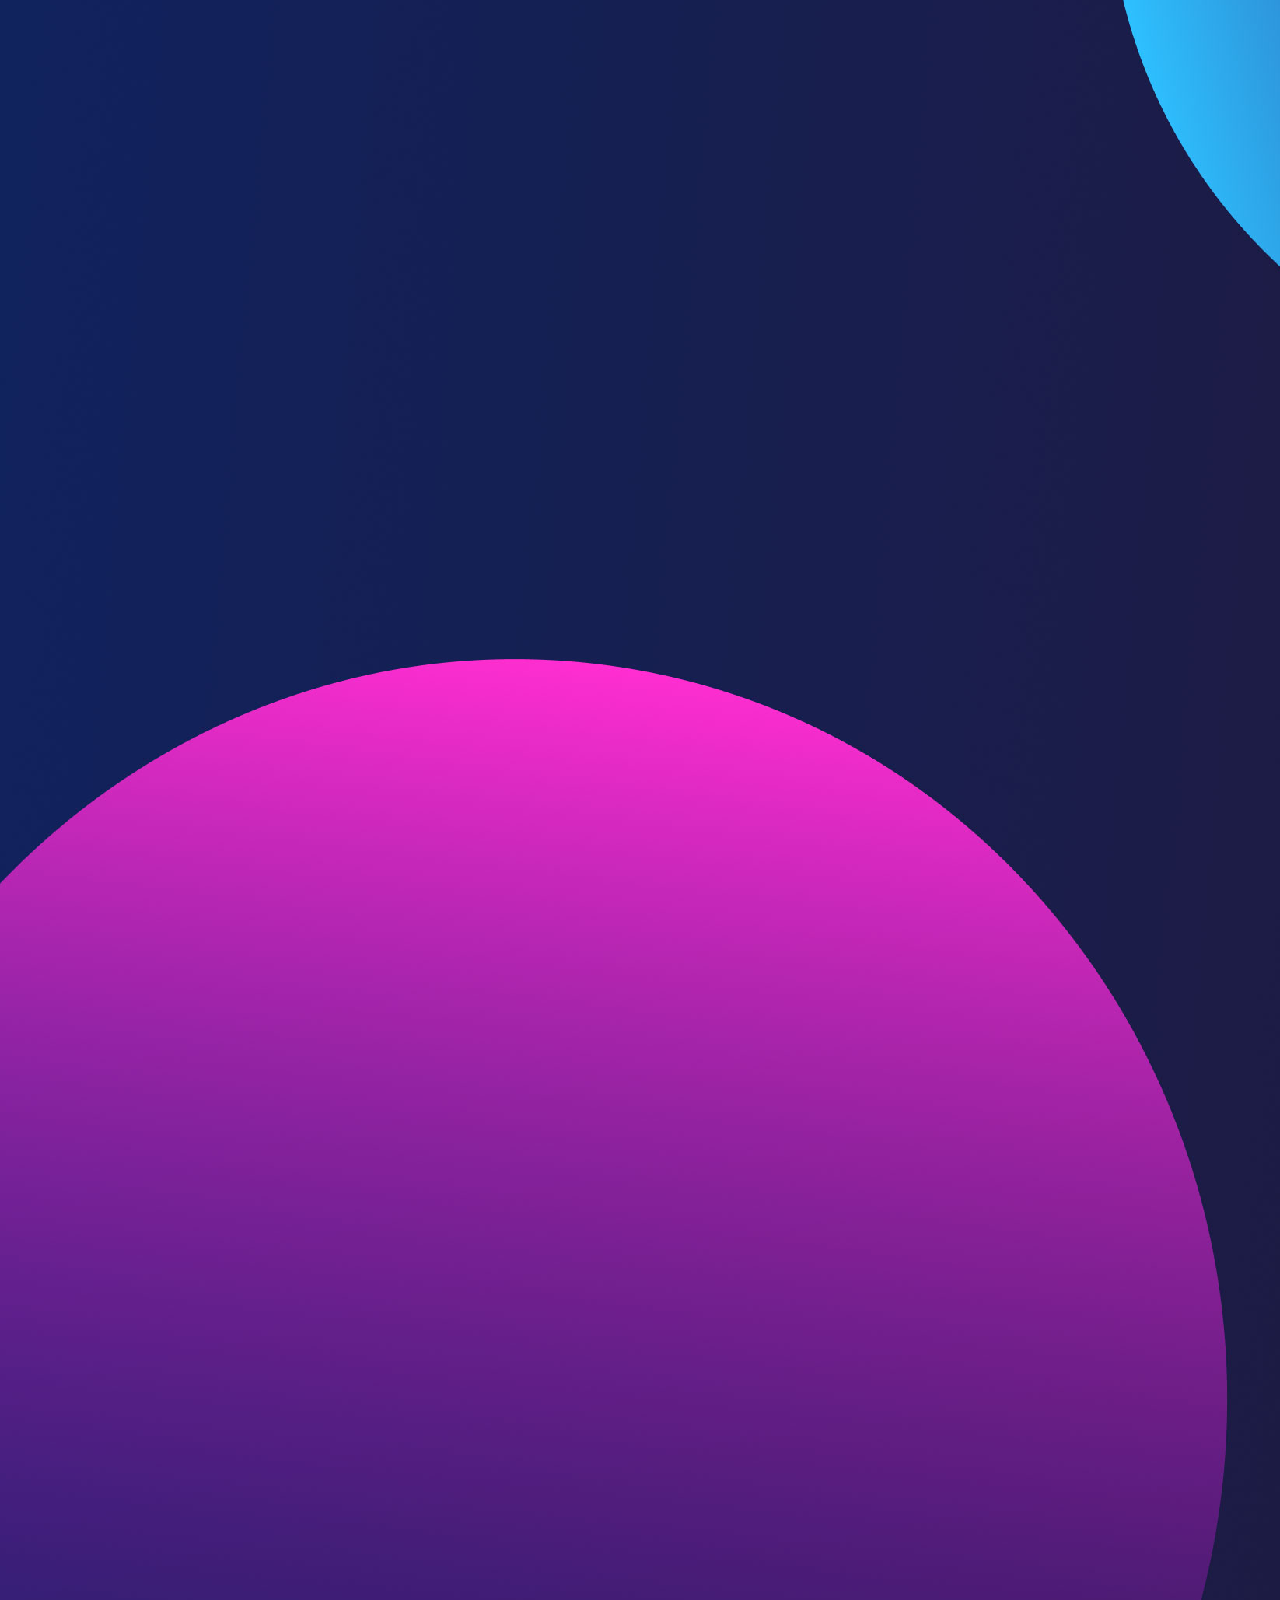
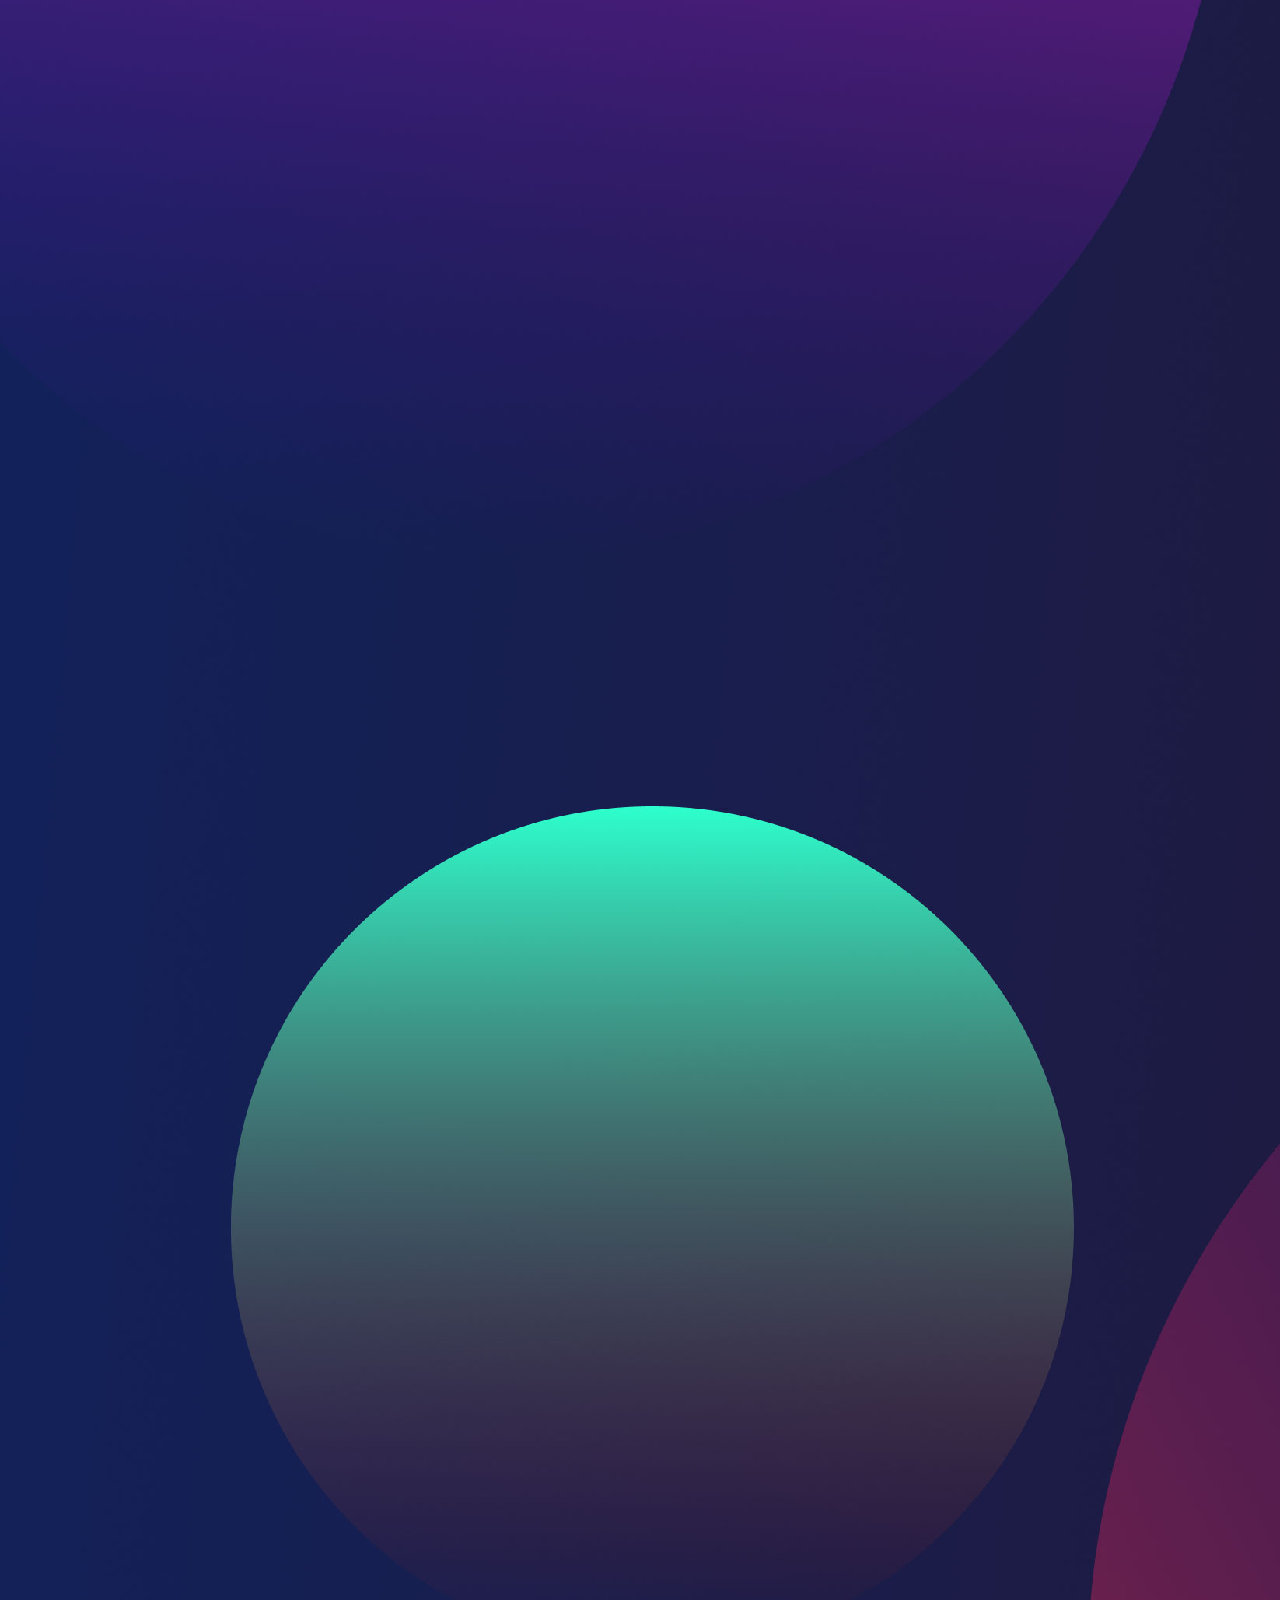
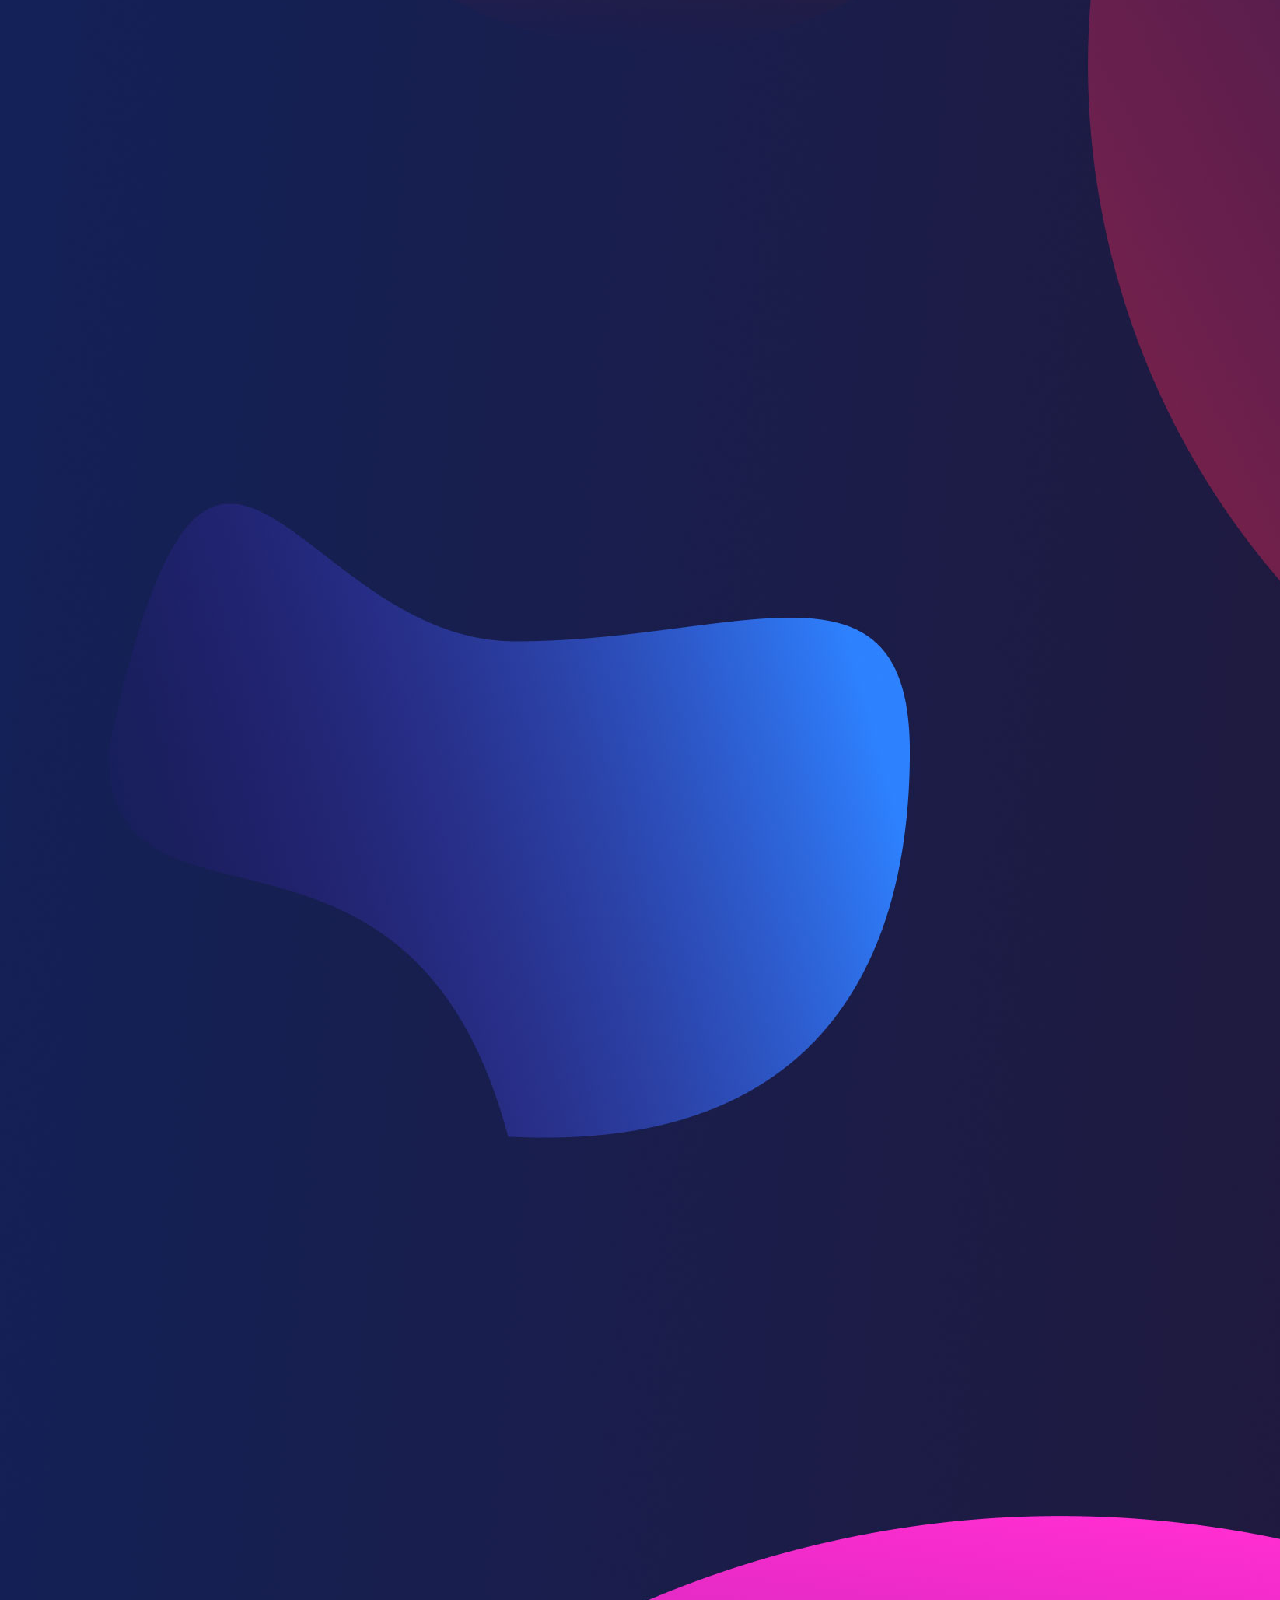
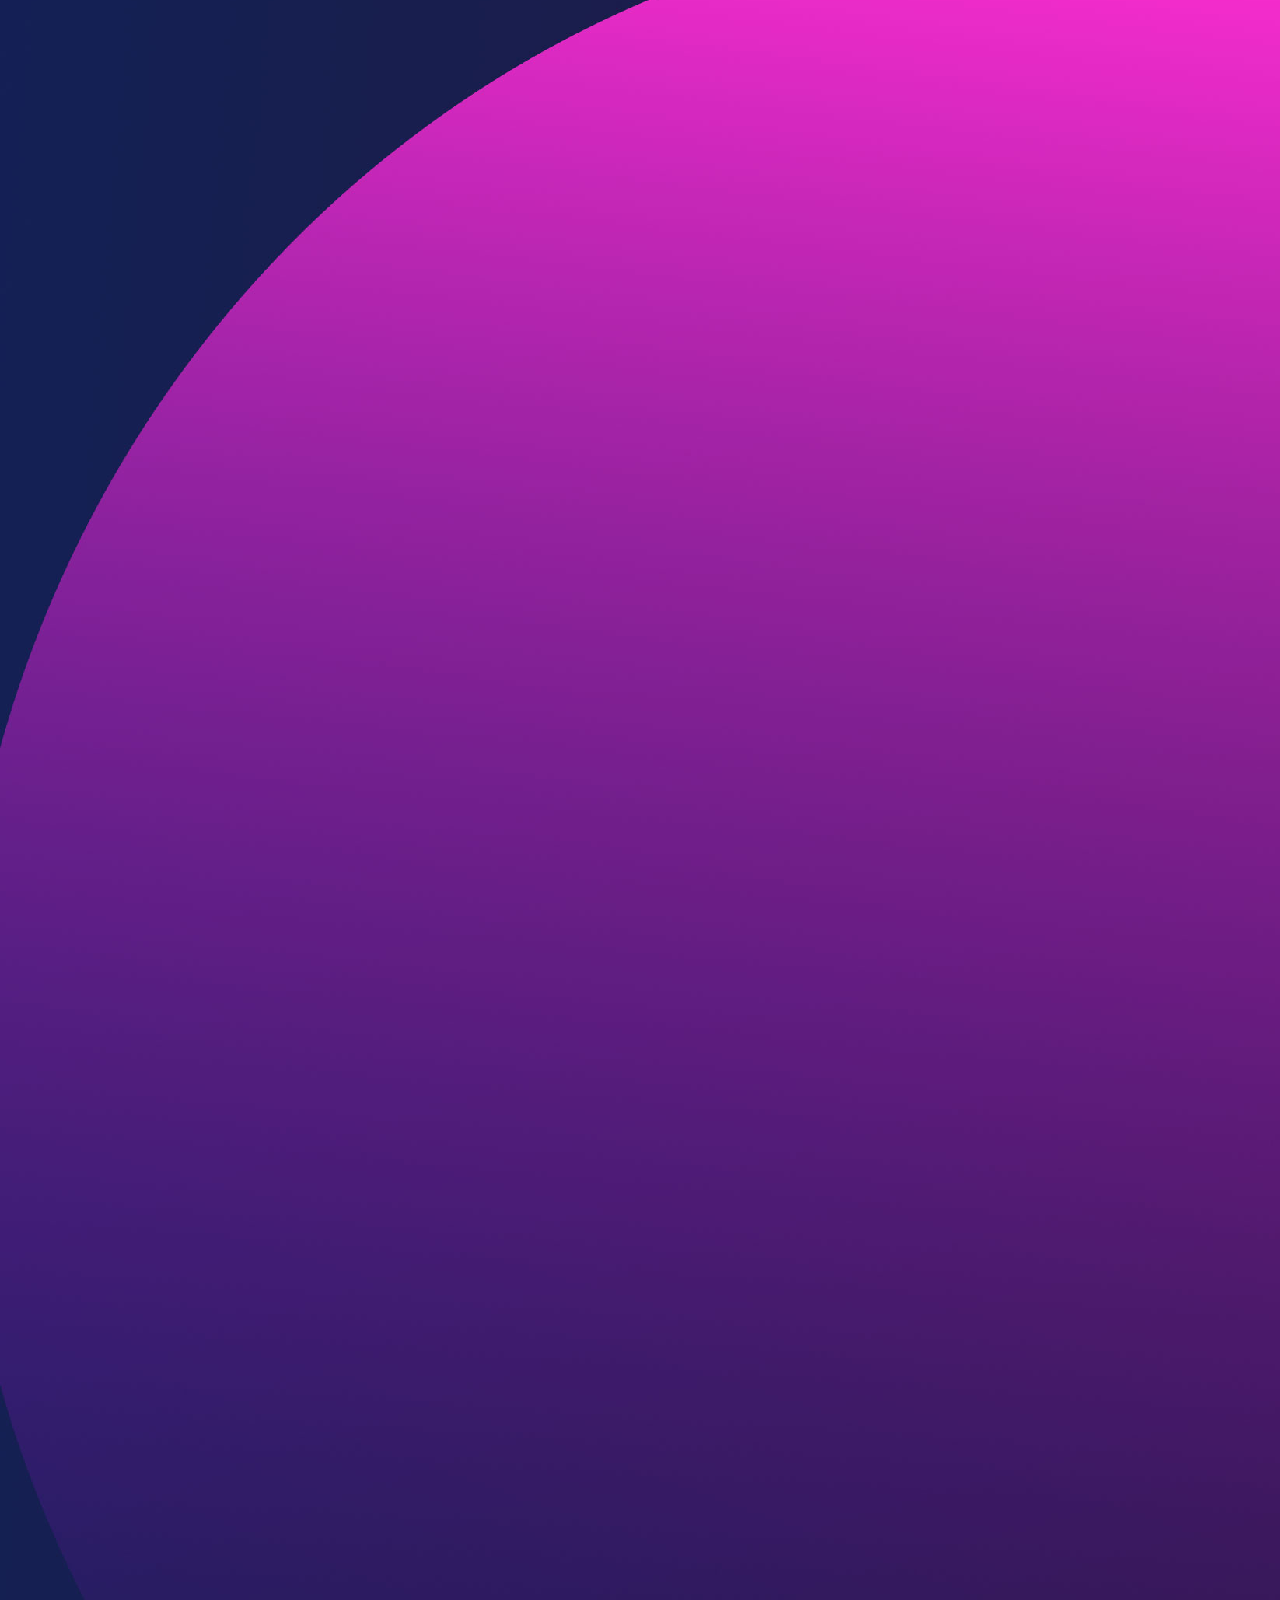
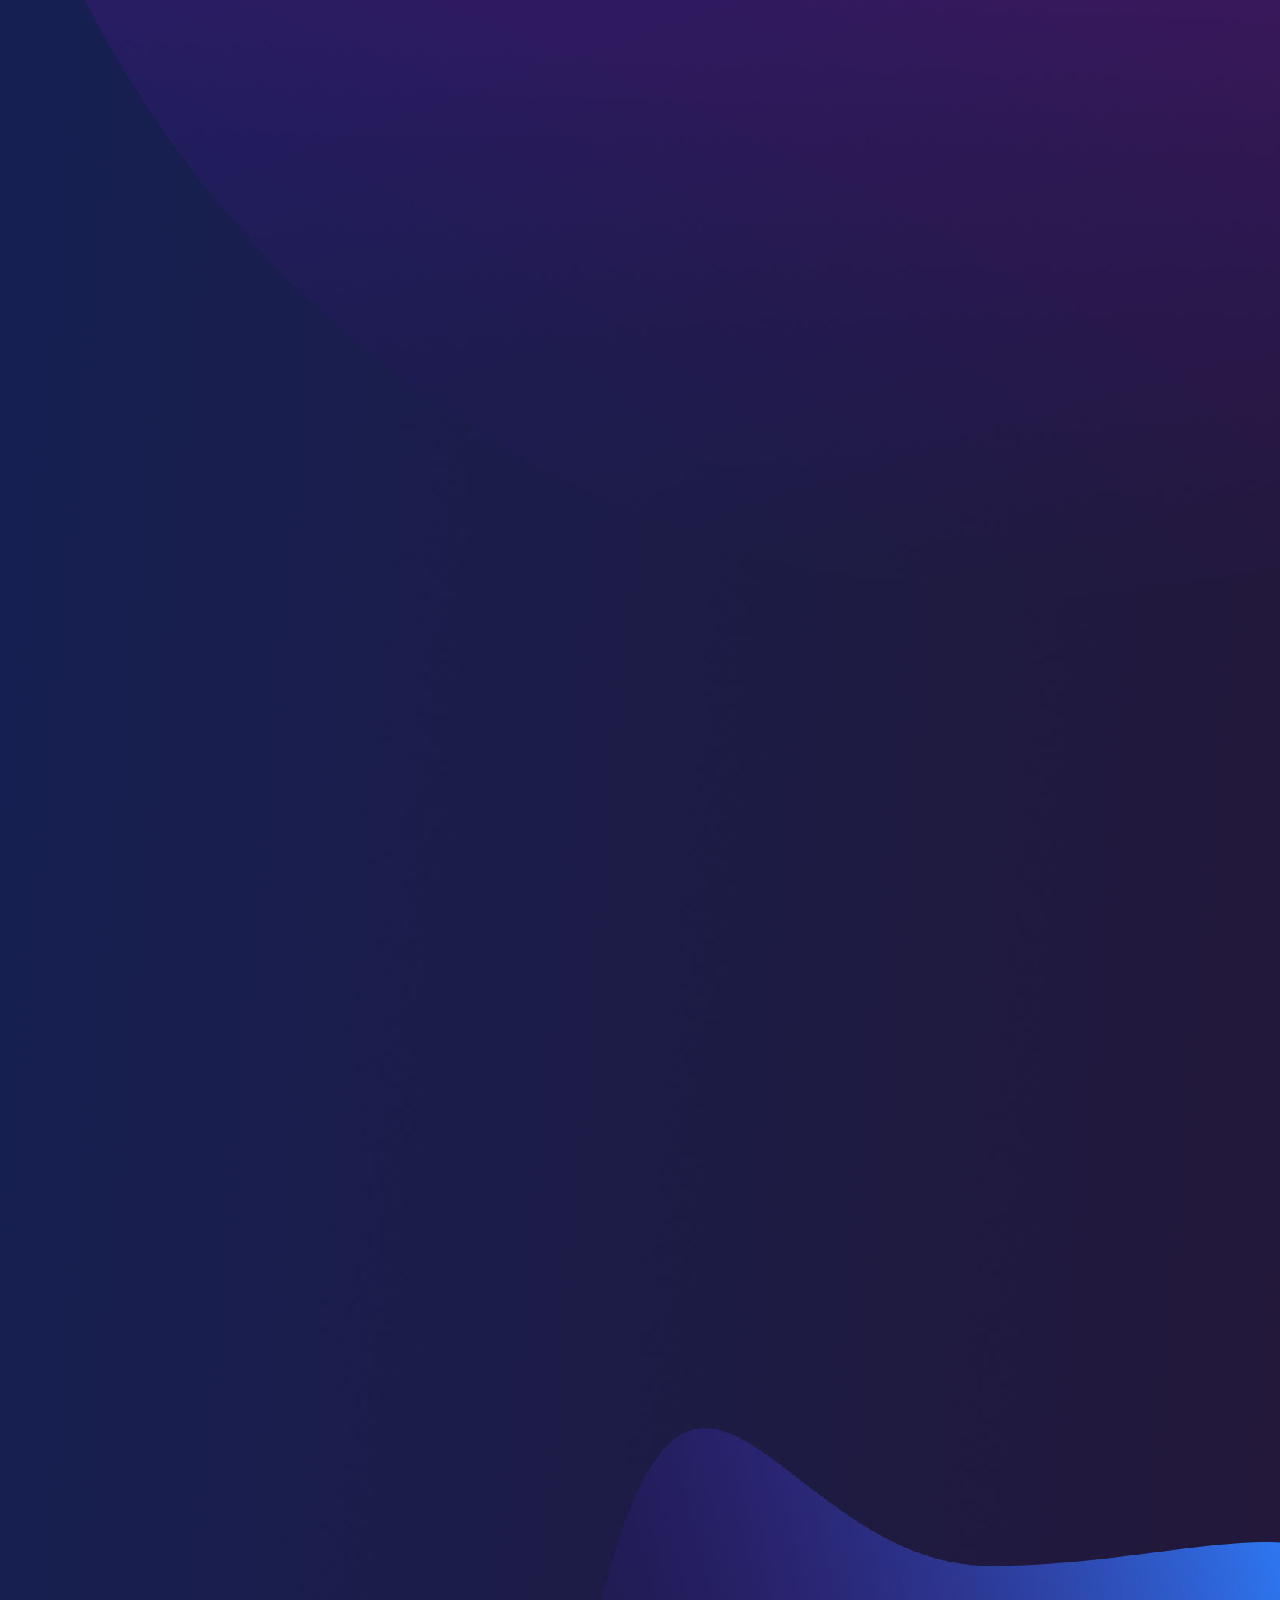
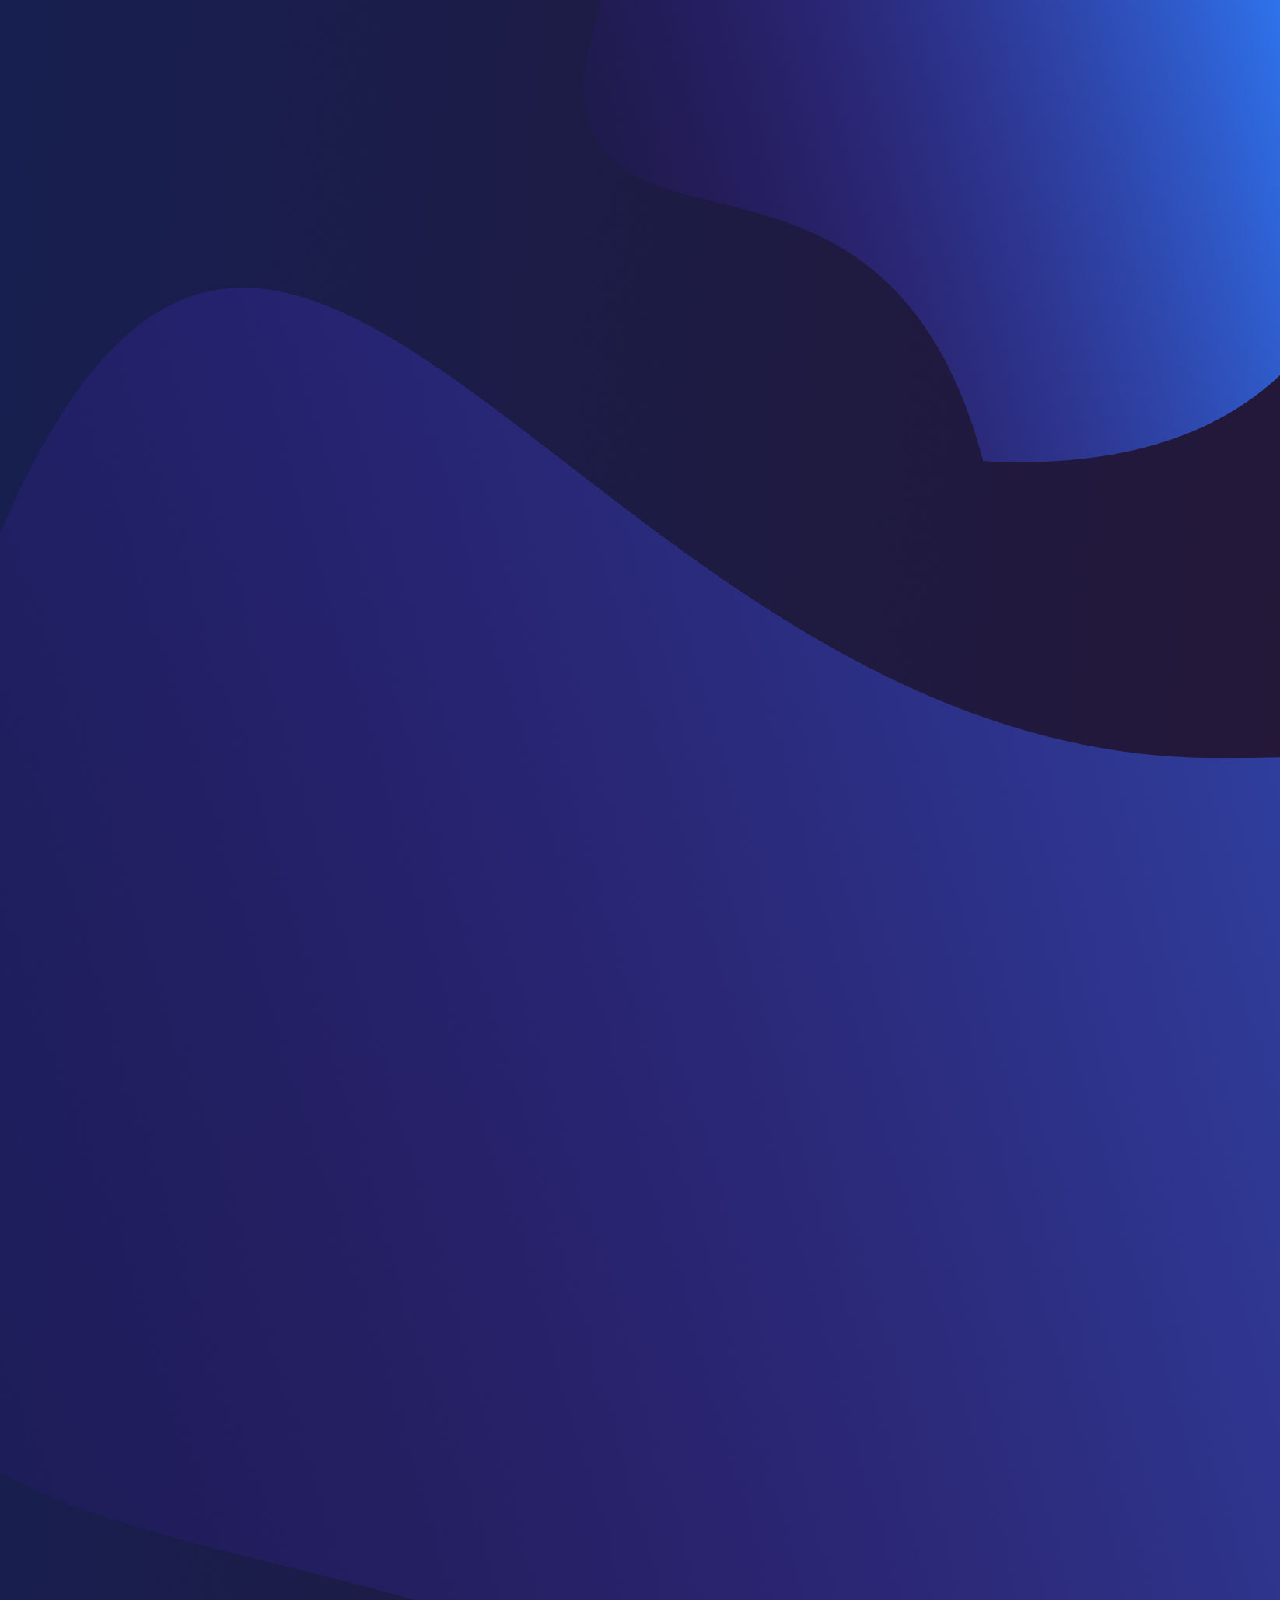
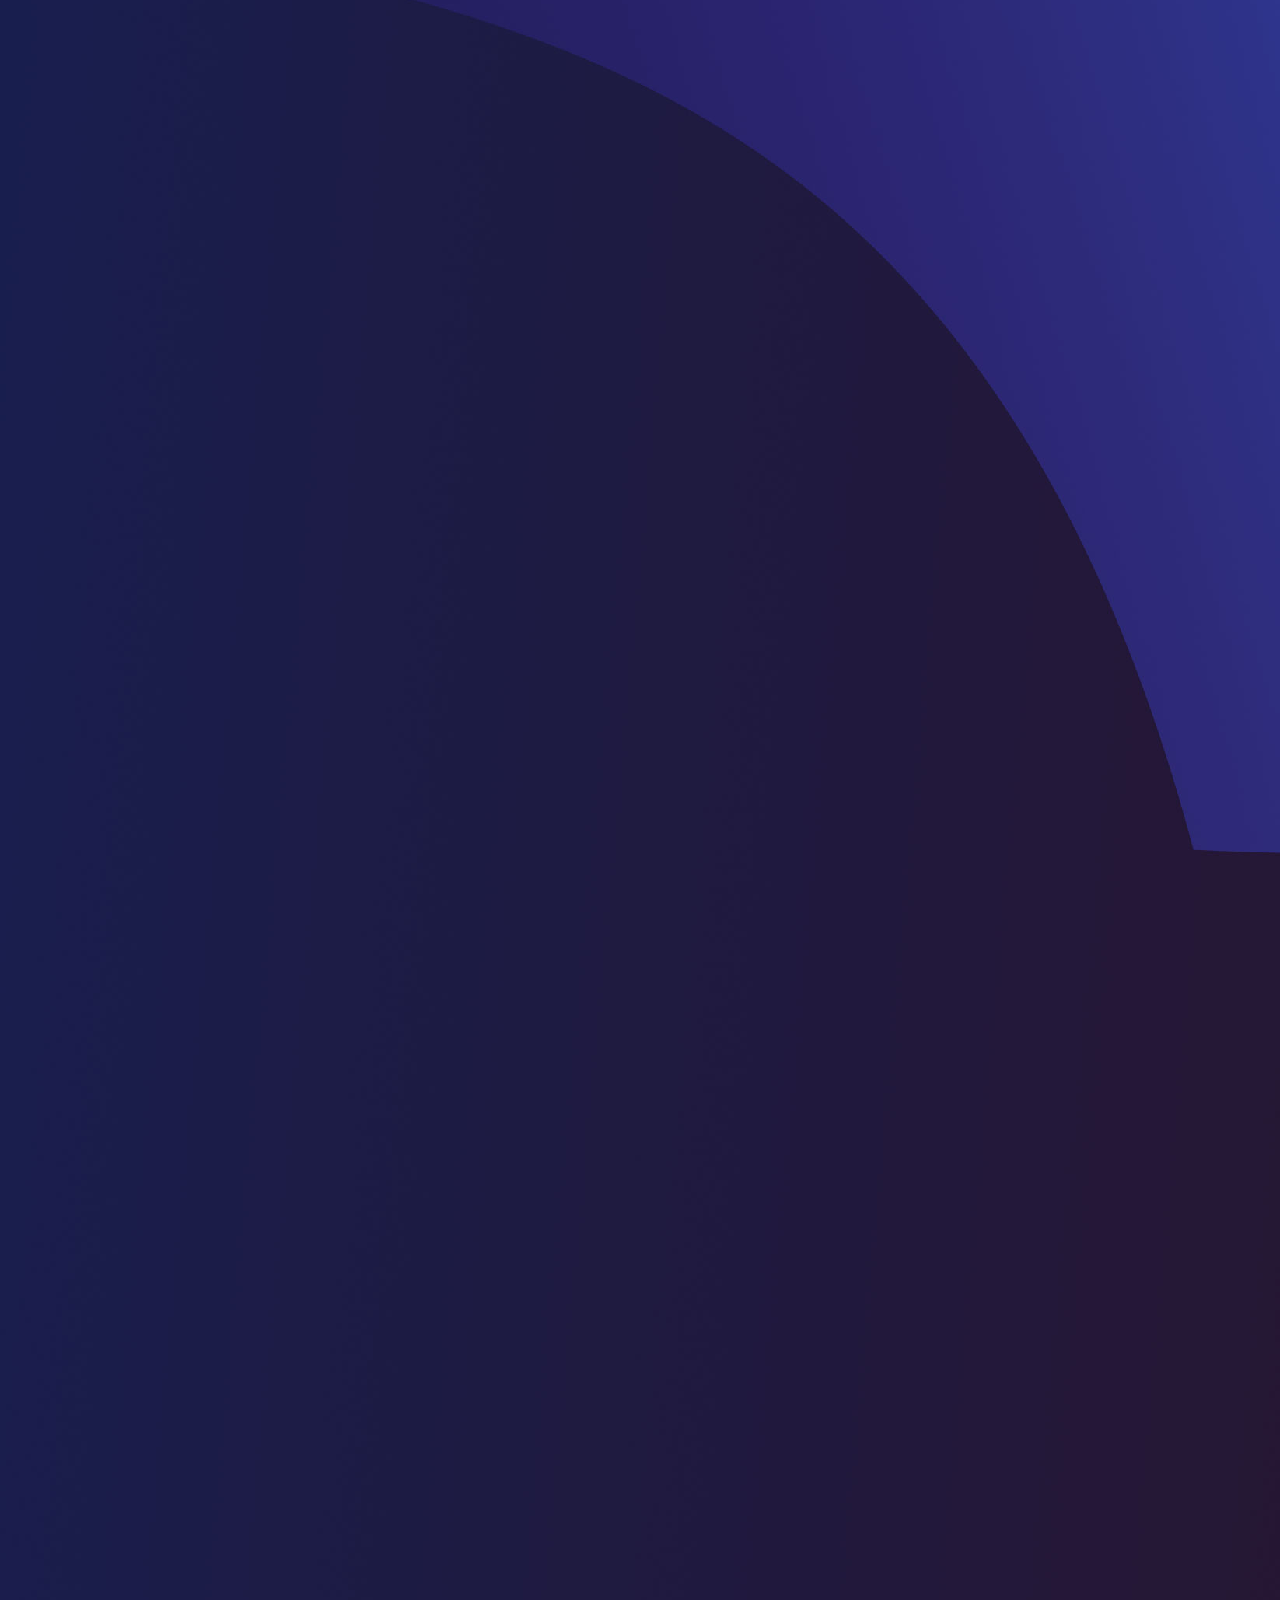
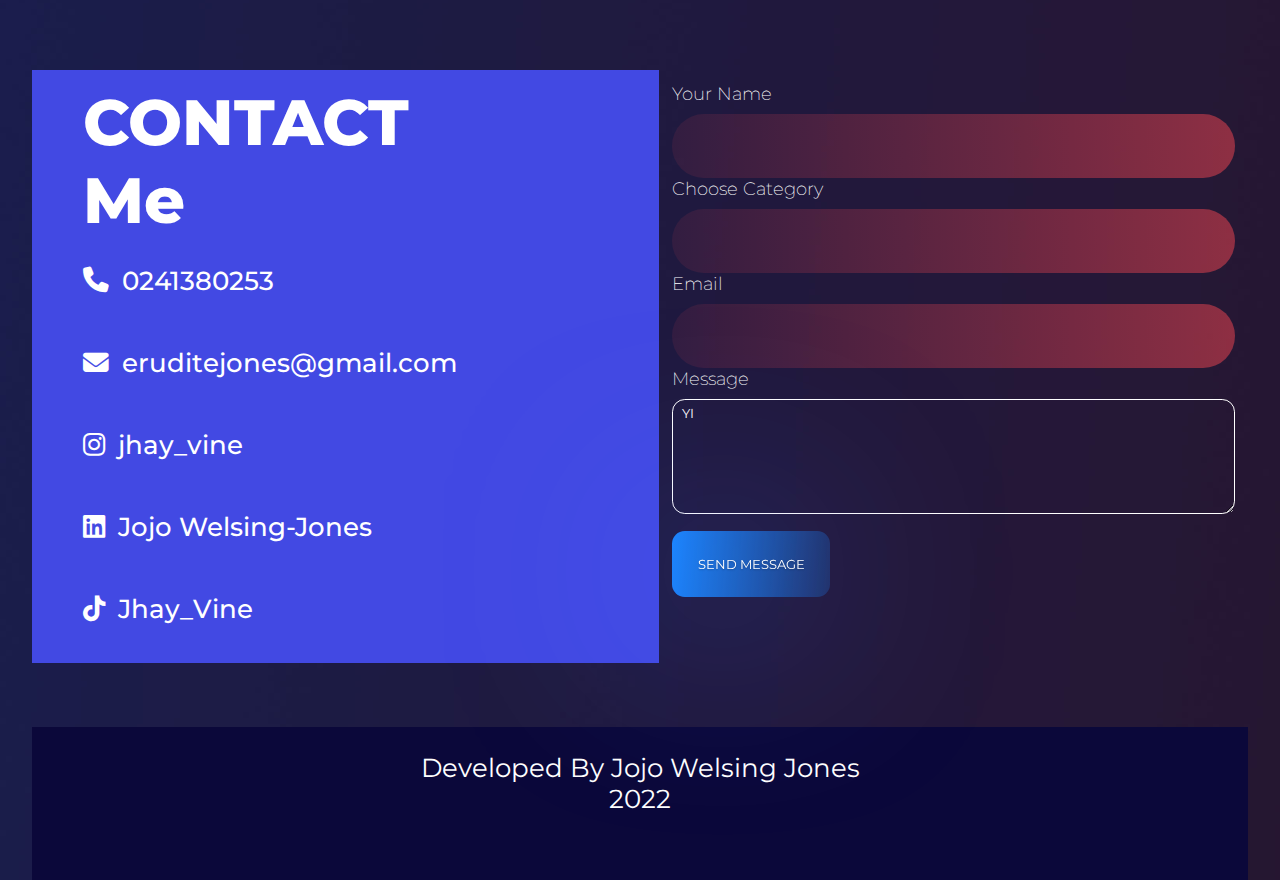
==== commit 7eb27bad: "new changes" ====
--- a/index.html
+++ b/index.html
@@ -2,13 +2,7 @@
 <head>
     
     <link rel="stylesheet" href="https://cdnjs.cloudflare.com/ajax/libs/font-awesome/6.2.0/css/all.min.css">
-   
-   
-  
-
-    
-
-
+    <link href="https://unpkg.com/aos@2.3.1/dist/aos.css" rel="stylesheet">
     <link rel="stylesheet" href="styles.css">
     <meta charset="UTF-8">
     <meta http-equiv="X-UA-Compatible" content="IE=edge">
@@ -23,6 +17,7 @@
     
         <div  id= "image_shower" class="hide_img" onclick="hide_modal()">
             <img id = "viewer" src="1.jpg" alt="IMAGE COUDL NOT BE FOUND">
+            <video controls loop autoplay id="vid" controls src=""></video>
            
         </div>
         <div class="header">
@@ -41,15 +36,16 @@
 
         <div class="main_head" id="main_head">
             <div class="left">
-                <div class="first">
+                <div class="first"data-aos="zoom-in">
                     <h1>F</h1> 
                     <p>rontend</p>
                 </div>
-                <div class="las">
+                <div class="las" data-aos="zoom-in">
                     <h1 id="ux">&UX/UI</h1> 
                     <h3 id="developer">DEVELOPER</h3> 
 
-                    <p>My Name is Jojo Welsing-Jones and I am a Designer, Software Engineer and UX/UI Developer.I build creative designs forMy Name is Jojo Welsing-Jones and I am a Designer, Software Engineer and UX/UI Developer.I build creative designs for </p>
+                    <p>My Name is Jojo Welsing-Jones and I am a Designer, Software Engineer and UX/UI Developer.
+                        I build creative designs forMy Name is Jojo Welsing-Jones and I am a Designer, Software Engineer and UX/UI Developer.I build creative designs for </p>
                     
                     
 
@@ -60,13 +56,13 @@
 
             </div>
         
-            <div class="right">
+            <div class="right" data-aos="zoom-in">
                <img src="joe man.png" alt="jo1" onclick="showpicture('joe man.png')">
             </div>
         </div>
 
         <div class="about_me" id="about_me">
-            <div class="ab_left">
+            <div class="ab_left" data-aos="zoom-in">
                 <h1 id="ab_me">About</h1>
                 <h1 id="ab_me">Me</h1>
                 <img class ="abt_img1"src="Me.JPG" alt="">
@@ -77,7 +73,7 @@
             </div>
 
 
-            <div class="ab_right">
+            <div class="ab_right" data-aos="zoom-in">
                 <img class ="abt_img"src="Me.JPG" alt="">
             </div>
 
@@ -86,28 +82,39 @@
         </div>
 
         <div class="ux_ui" id="ux_ui">
-            <div class="ux_heading">
+            <div class="ux_heading"  data-aos="zoom-in">
                 <h1 >UX/UI</h1> 
                 <p>I am a creative designer and a creative advocate nd an intelligent oafnoenf 
                     I am I am a creative designer and a creative advocate nd an intelligent oafnoenf 
                      I amI am a creative designer and a creative advocate nd an intelligent oafnoenf I am </p>
             </div>
+            <ol data-aos="fade-up">
+                <li>Figma</li>
+                <li>Illustrator</li>
+                <li>Photoshop</li>
+                <li>After Effects(For Advanced UX and Motion Design)</li>
+                <li>Wireframing </li>
+                <li>Protyping</li>
+                
+                
+            </ol>
            
 
 
                 <div class="all_grid">
-        
-
-
-
-
-
-                    <div class="grid_2">
-                        <div class="item_1">
-                            <video controls loop autoplay src="FINAL PORTFOLIO/3D MODEL NEOMORPHISM.mp4"   alt="" onclick="showpicture('Compressed/Desktop---13.jpg')">
+                    <h1  data-aos="fade-up">PORTFOLIO</h1>
+        
+
+
+
+
+
+                    <div class="grid_2"  data-aos="fade-right">
+                        <div class="item_1">
+                            <video controls loop autoplay src="Compressed/3D MODEL NEOMORPHISM.mp4"   alt="" onclick="showvideo('Compressed/3D MODEL NEOMORPHISM.mp4')">
                                
                             </div>
-                        <div class="item_2">
+                        <div class="item_2" >
                             <img src="Compressed/5.jpg" alt="" onclick="showpicture('Compressed/5.jpg')">
                         </div>
                         <div class="item_3">
@@ -120,9 +127,9 @@
                     </div>
 
 
-                    <div class="grid_2">
-                        <div class="item_1">
-                            <video controls loop autoplay  src="Compressed/Angel.MP4" onclick="showpicture('Compressed/Angel.MP4')">
+                    <div class="grid_2" data-aos="fade-left">
+                        <div class="item_1">
+                            <video controls loop autoplay  src="Compressed/Angel.MP4" onclick="showvideo('Compressed/Angel.MP4')">
                                
                             </div>
                         <div class="item_2">
@@ -138,7 +145,7 @@
                     </div>
 
 
-                    <div class="grid_2">
+                    <div class="grid_2"  data-aos="fade-right">
                         <div class="item_1">
                           
                             <img src="Compressed/Desktop---6.jpg" alt="" onclick="showpicture('Compressed/Desktop---6.jpg')">
@@ -157,7 +164,7 @@
 
 
 
-                    <div class="grid_2">
+                    <div class="grid_2" data-aos="fade-left">
                         <div class="item_1">
                           
                             <img src="Compressed/Desktop---13.jpg" alt="" onclick="showpicture('Compressed/Desktop---13.jpg')">
@@ -175,7 +182,7 @@
                     </div>
 
                     
-                    <div class="grid_2">
+                    <div class="grid_2" data-aos="fade-right">
                         <div class="item_1">
                           
                             <img src="Compressed/Desktop---16.jpg" alt="" onclick="showpicture('Compressed/Desktop---16.jpg')">
@@ -194,7 +201,7 @@
 
 
 
-                    <div class="grid_2">
+                    <div class="grid_2" data-aos="fade-left">
 
 
                         <div class="item_1">
@@ -203,7 +210,7 @@
                                
                             </div>
                         <div class="item_2">
-                            <video controls   src="Compressed/ROCKSON.MP4" onclick="showpicture('Compressed/ROCKSON.MP4')">
+                            <video controls loop autoplay src="Compressed/ROCKSON.MP4" onclick="showvideo('Compressed/ROCKSON.MP4')">
                            
                         </div>
                         <div class="item_3">
@@ -217,10 +224,10 @@
 
 
 
-                    <div class="grid_2">
-                        <div class="item_1">
-                           
-                            <video controls   src="Compressed/Yarash Web Design.mp4" onclick="showpicture('Compressed/Yarash Web Design.mp4')">
+                    <div class="grid_2" data-aos="fade-right">
+                        <div class="item_1">
+                           
+                            <video controls loop autoplay   src="Compressed/Yarash Web Design.mp4" onclick="showvideo('Compressed/Yarash Web Design.mp4')">
                                
                             </div>
                         <div class="item_2">
@@ -237,7 +244,7 @@
                     </div>
                     
 
-                    <div class="grid_2">
+                    <div class="grid_2" data-aos="zoom-in">
                         <div class="item_1">
                            
                             <img src="Compressed/IOT-UI2.jpg" alt="" onclick="showpicture('Compressed/IOT-UI2.jpg')">
@@ -333,30 +340,69 @@
             <p>Developed By Jojo Welsing Jones <br>2022</p> 
         
         </div>
+
+        <script src="https://unpkg.com/aos@next/dist/aos.js"></script>
+        <script src="https://unpkg.com/aos@2.3.1/dist/aos.js"></script>
+        <script>
+            AOS.init();
+        </script>
     </div>
 
+
+
+
 <script>
+ 
+window.addEventListener("load", (event) => {
+        alert("Hey, Welcome. You Can Click On Any Image To View In Full")
+        
+    })
 
     window.addEventListener("scroll", (event) => {
         var scroll_var = this.screenY;
         
     })
     function showpicture(image_path){
+
+        var image_div = document.getElementById("image_shower");
+
+        image_div.classList.add("image_shower");
+        image_div.classList.remove("hide_img");
+        var element = document.getElementById("viewer");
+        var vid_div = document.getElementById("vid");
+        if(element.style.display== "none"){
+            element.style.display = "flex";
+
+        }
+
+
+        vid_div.style.display = "none"
+        element.src = image_path
+        element.style.position = "absolute";
+       element.style.marginTop = window.scrollY  + "px"
+
+
+    
+    }
+
+
+    function showvideo(image_video){
         
         var image_div = document.getElementById("image_shower");
         image_div.classList.remove("hide_img");
         image_div.classList.add("image_shower");
 
-        var element = document.getElementById("viewer");
-        element.src = image_path
+        var image_di = document.getElementById("viewer");
+        image_di.style.display = "none";
+
+        var element = document.getElementById("vid");
+        if(element.style.display== "none"){
+            element.style.display = "flex";
+
+        }
+        element.src = image_video
         element.style.position = "absolute";
-        
-       
-     
        element.style.marginTop = window.scrollY  + "px"
-
-        
-
 
         
     }
--- a/styles.css
+++ b/styles.css
@@ -41,6 +41,15 @@
 
 }
 
+.image_shower video {
+    position: absolute;
+    left:50%;
+    transform: translateX(-50%);
+    width:85%;
+    overflow-y: scroll;
+
+}
+
 
 
 .hide_img{
@@ -66,7 +75,7 @@
         display: flex;
         flex-direction: column;
         
-
+        overflow-x: hidden;
         
         scroll-behavior: smooth;
         
@@ -336,6 +345,48 @@
         margin: 5% auto auto auto;
         
         position: relative;
+    }
+
+    .all_grid h1{
+        all:unset;
+        font-family: "Montserrat";
+        color: white;
+        font-size: 5vw;
+        font-weight: 1000;
+        margin-top:5vw;
+    }
+
+    .ux_ui ol {
+        all:unset;
+        color: white;
+        width: 80%;
+        display: flex;
+        flex-direction: row;
+        font-size: 2vw;
+        align-items: flex-start;
+        flex-wrap: wrap;
+   
+       
+        height: auto;
+        gap:2.3vw;
+
+    }
+    .ux_ui ol li {
+        
+        font-size: "Monserrat";
+       
+        
+        width: auto;
+        
+    }
+
+    .ux_ui ol li::before {
+        content: "\2022";  /* Add content: \2022 is the CSS Code/unicode for a bullet */
+        color: rgb(255, 217, 1); /* Change the color */
+        font-weight: bold; /* If you want it to be bold */
+        display: inline-block; /* Needed to add space between the bullet and the text */
+        width: 2vw; /* Also needed for space (tweak if needed) */
+        margin-left: 1vw; 
     }
 
 
@@ -765,6 +816,28 @@
         font-size: 3vw;
     }
 
+
+
+
+
+    .ux_ui ol {
+    
+        color: white;
+
+        width: 80%;
+        display: flex;
+        flex-direction: column;
+        font-size: 3vw;
+        align-items: center;
+        text-align: center;
+        justify-content: space-evenly;
+        
+       
+    
+        gap:2.3vw;
+
+    }
+
     .las p{
         font-size: 3vw;
     }
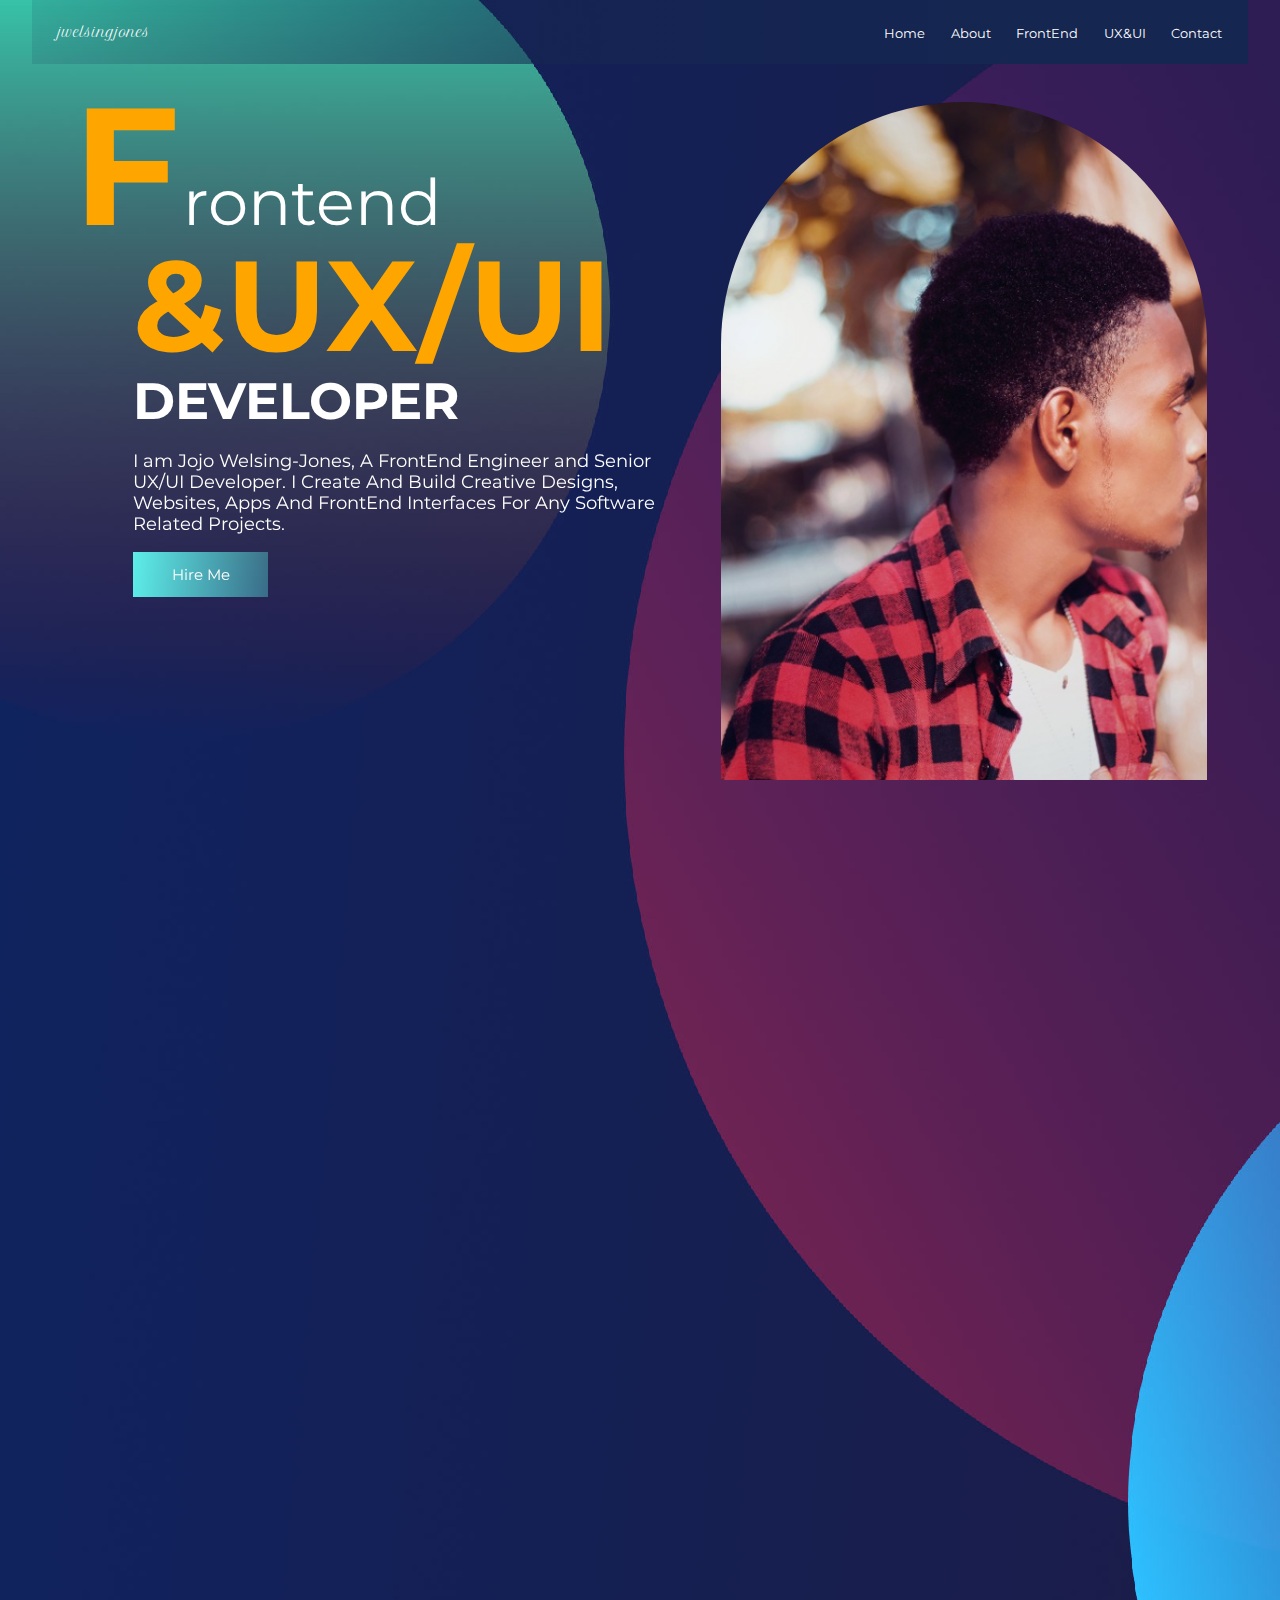
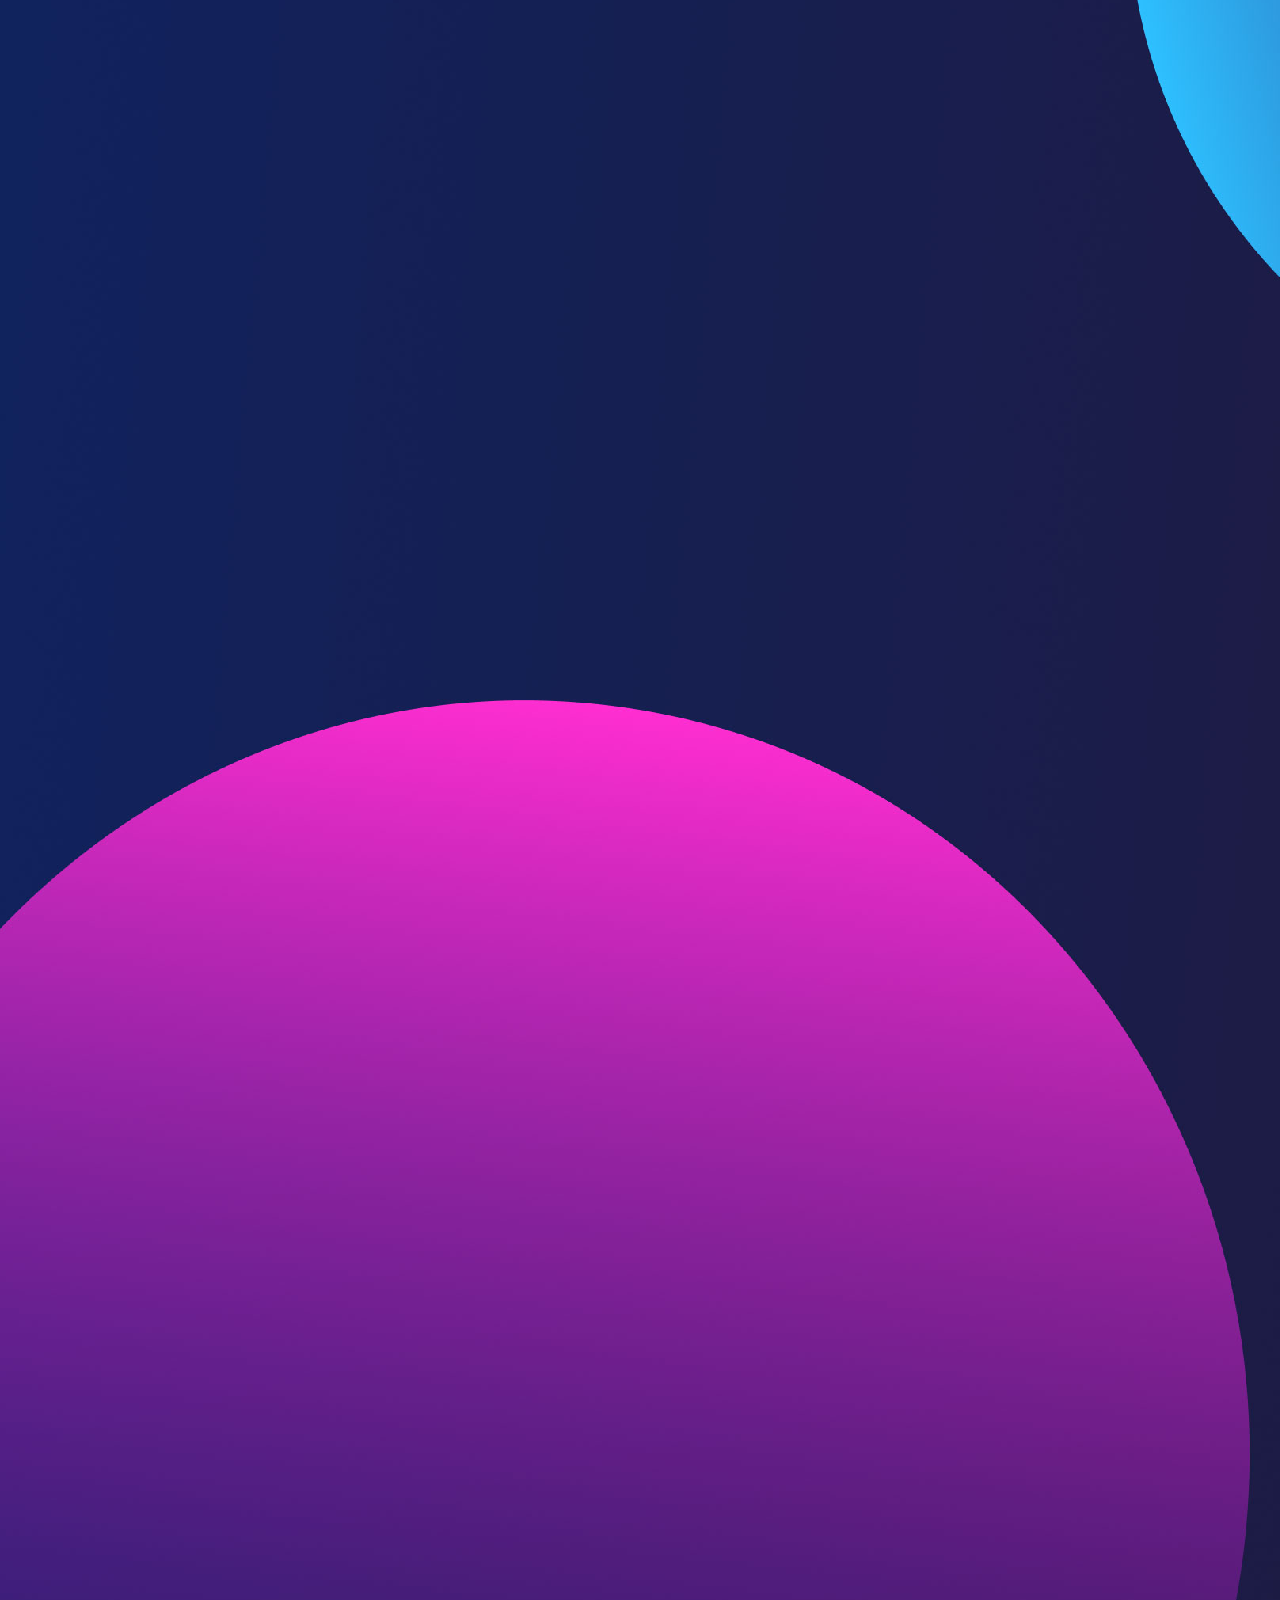
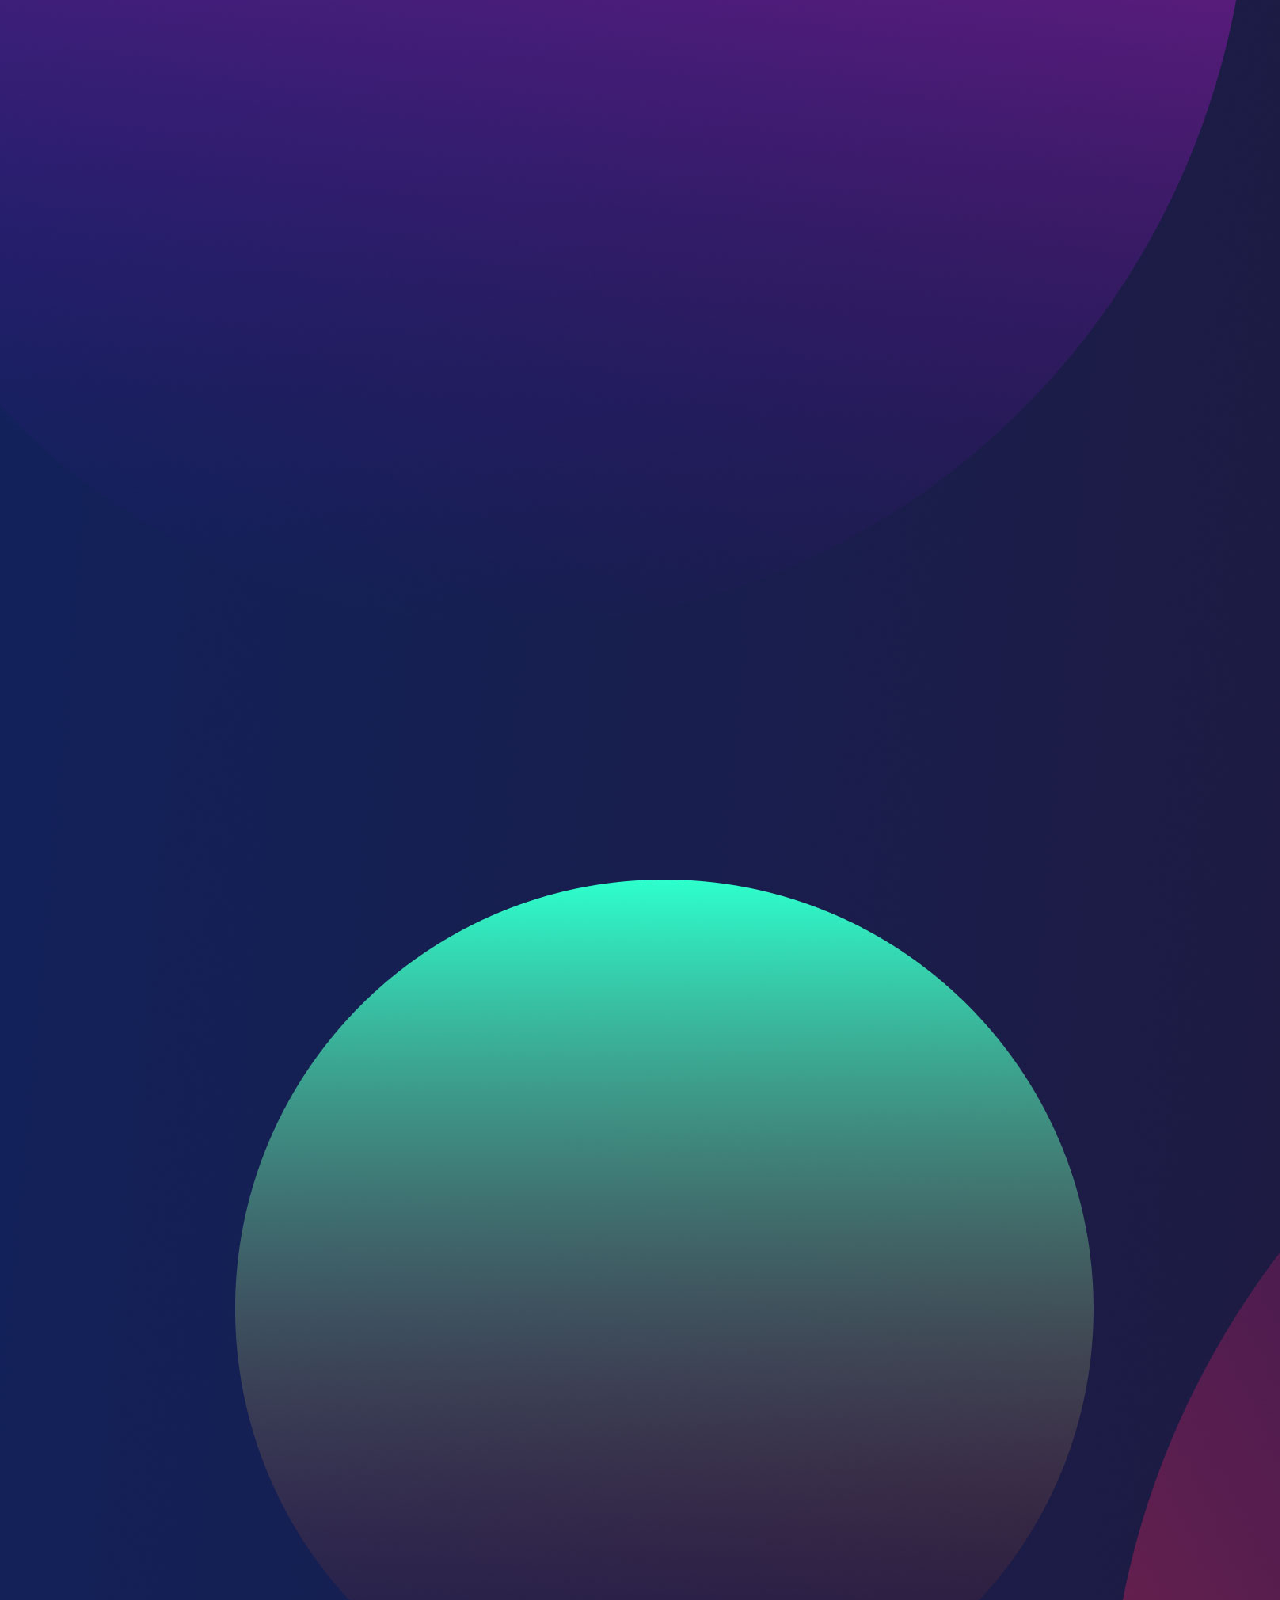
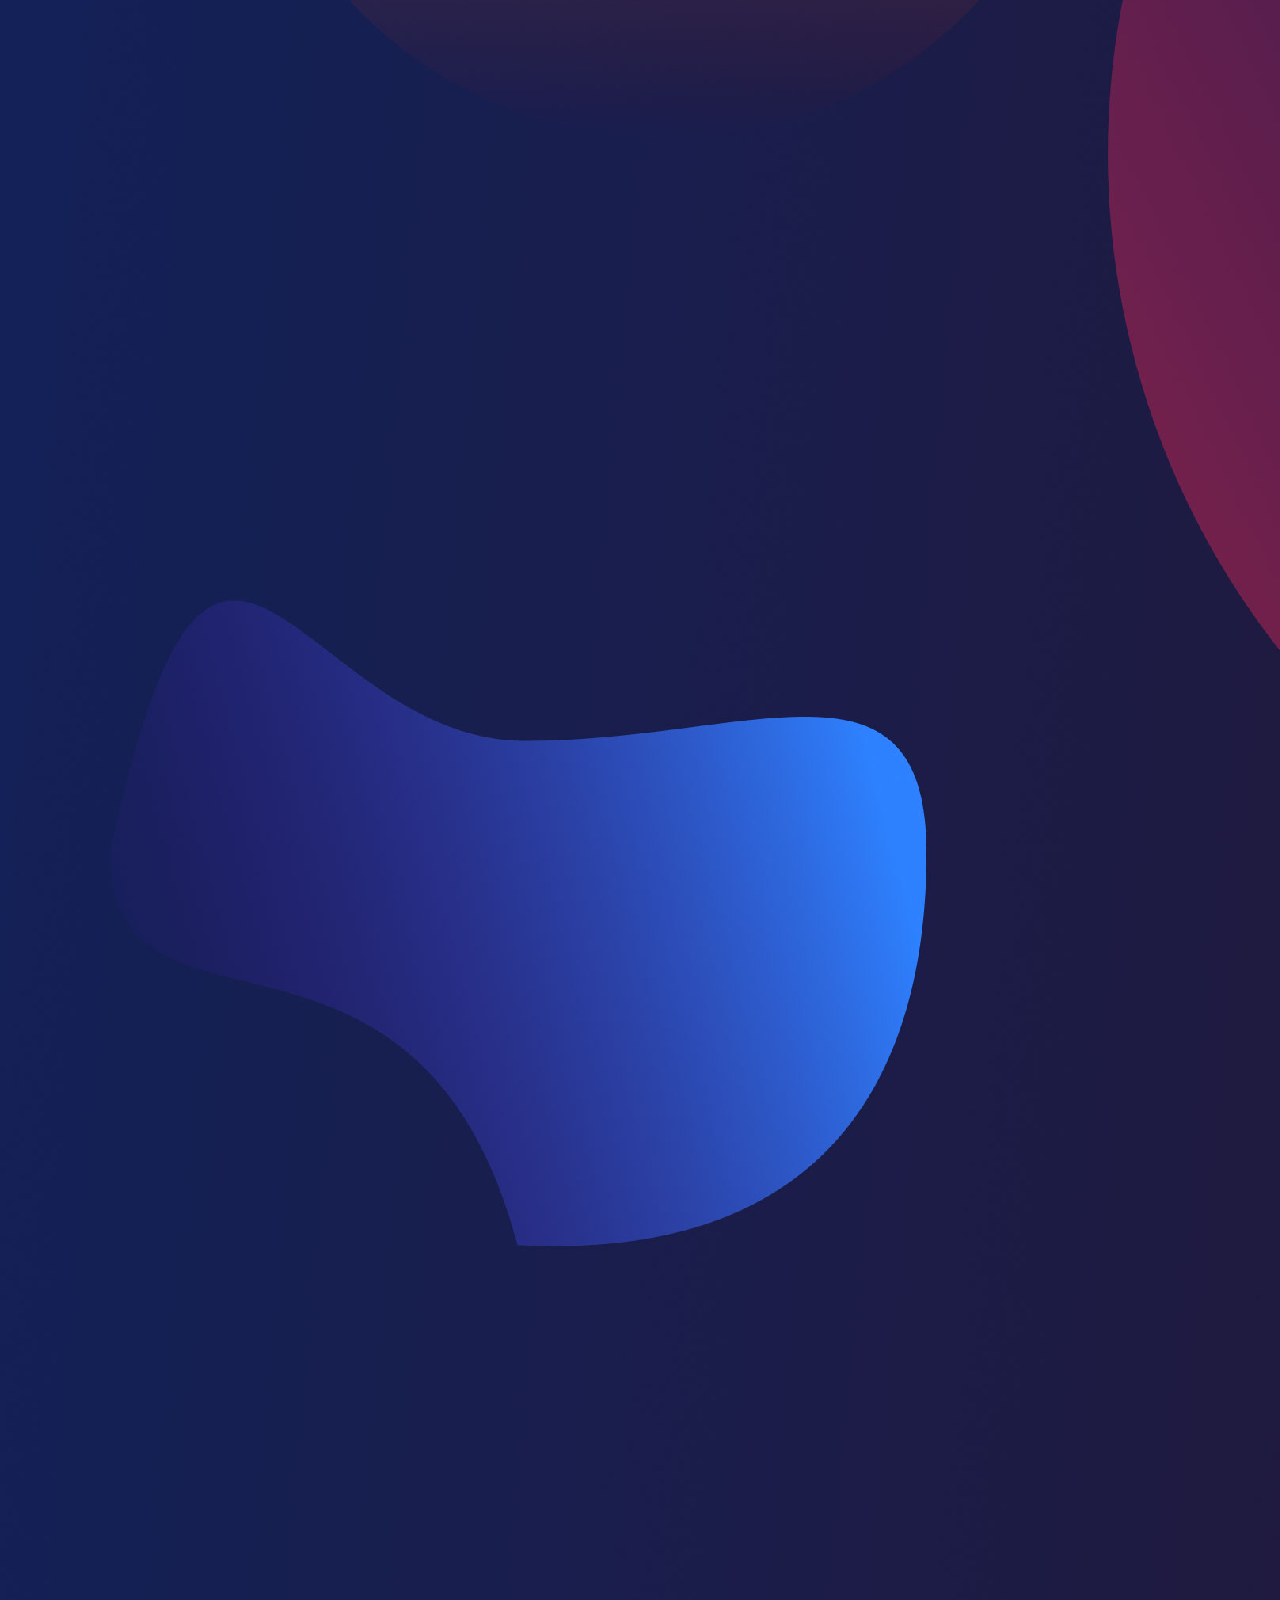
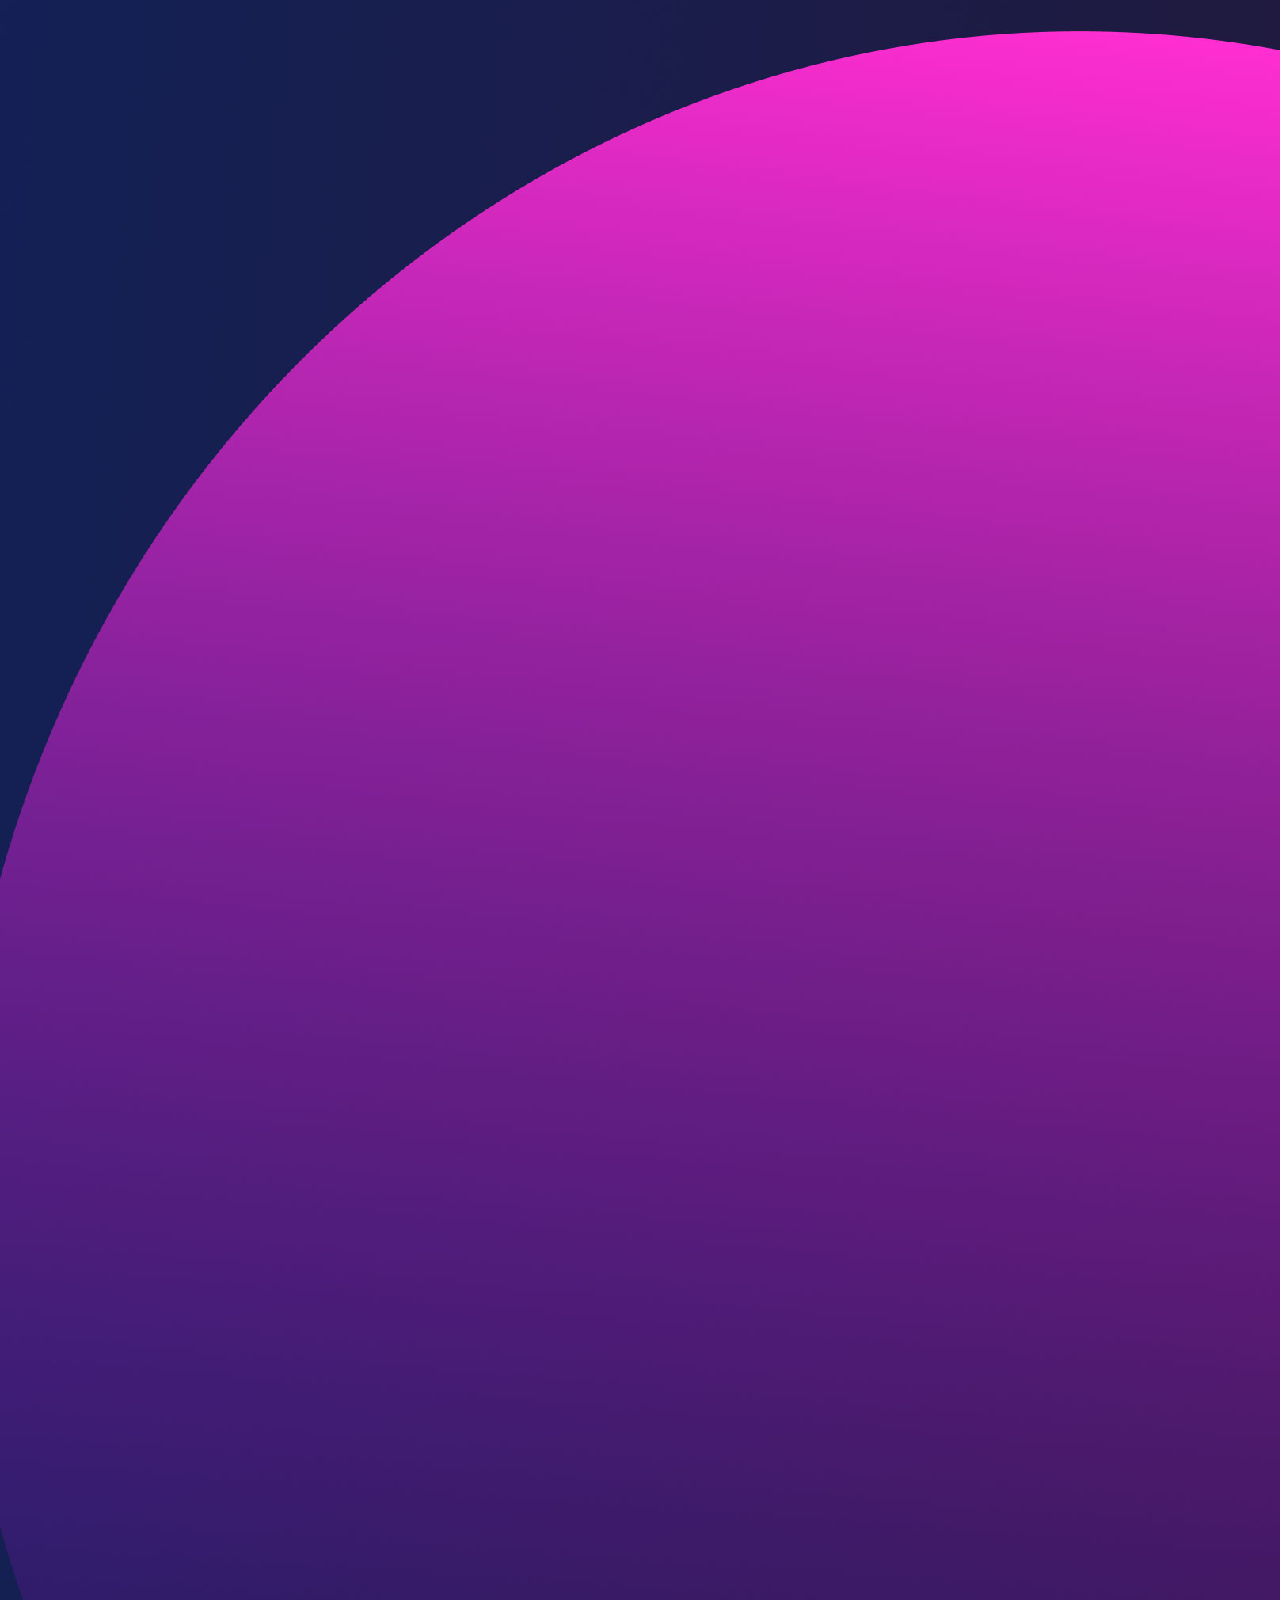
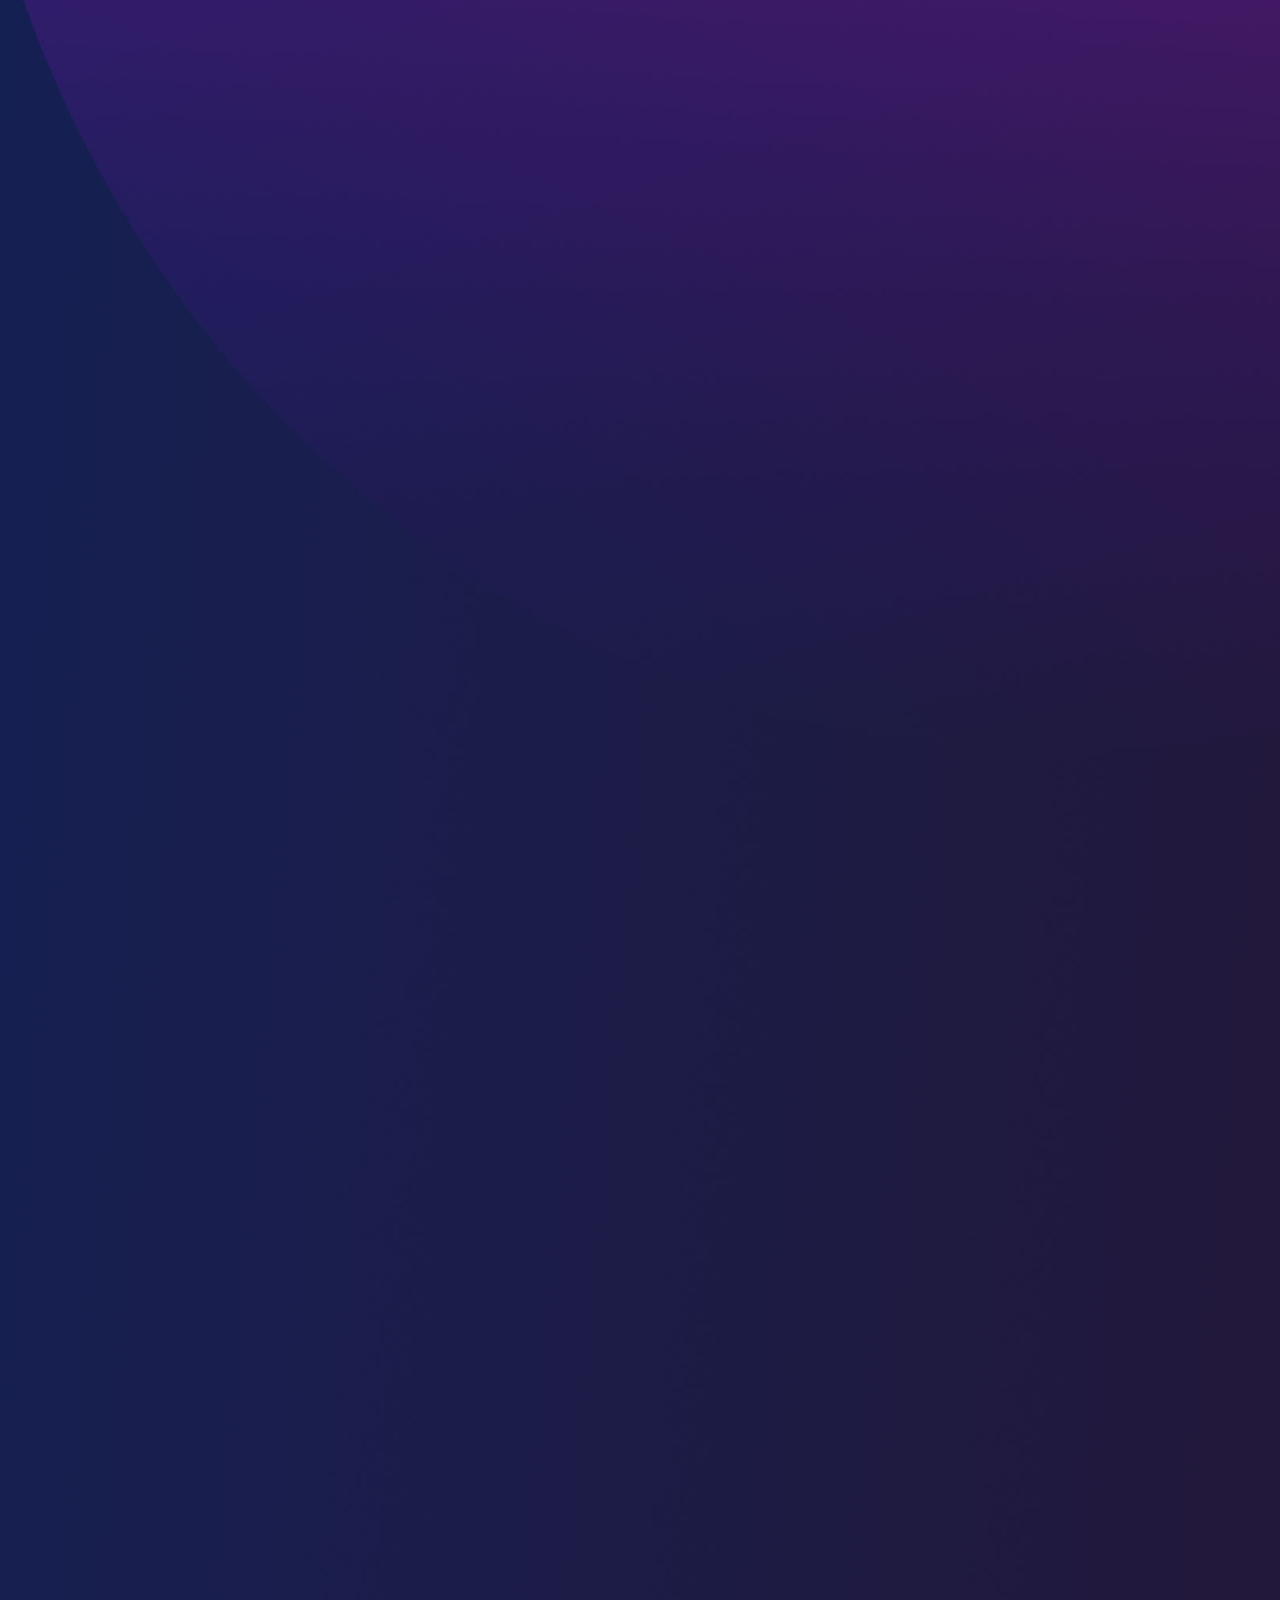
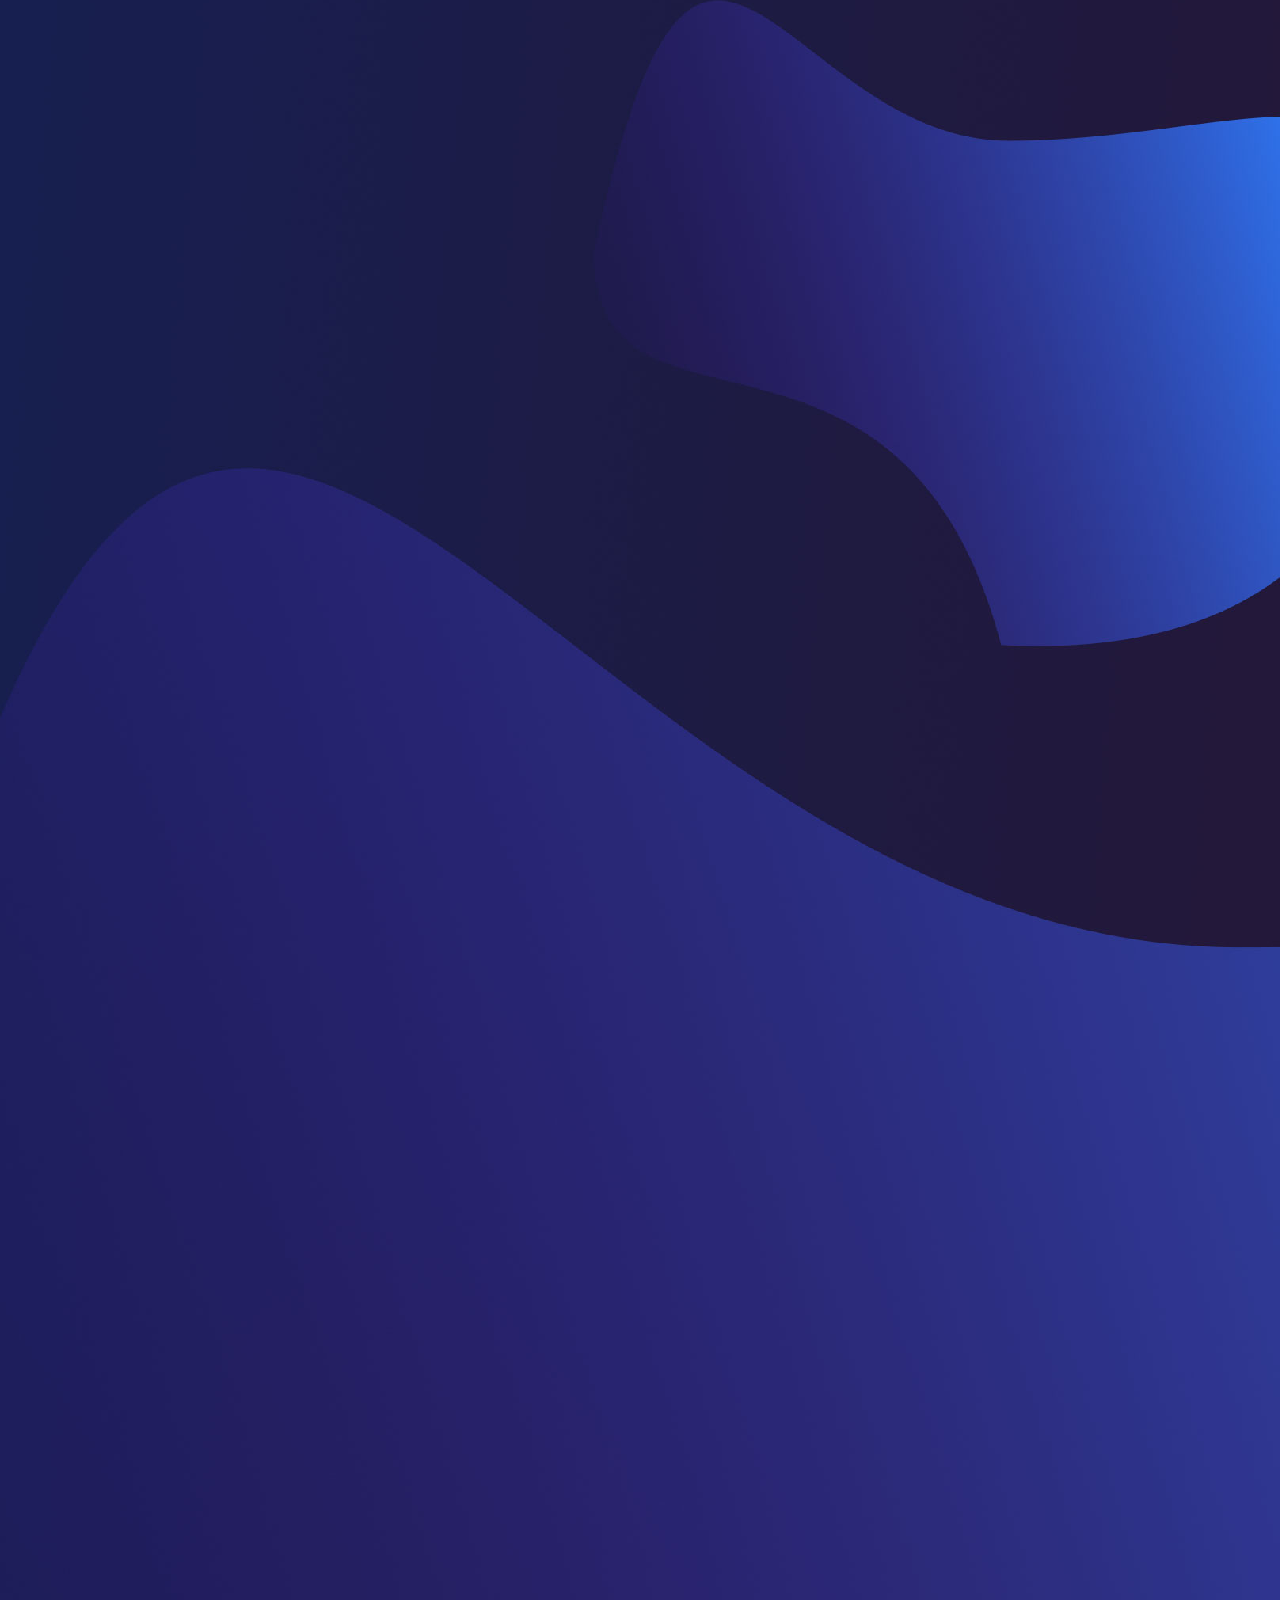
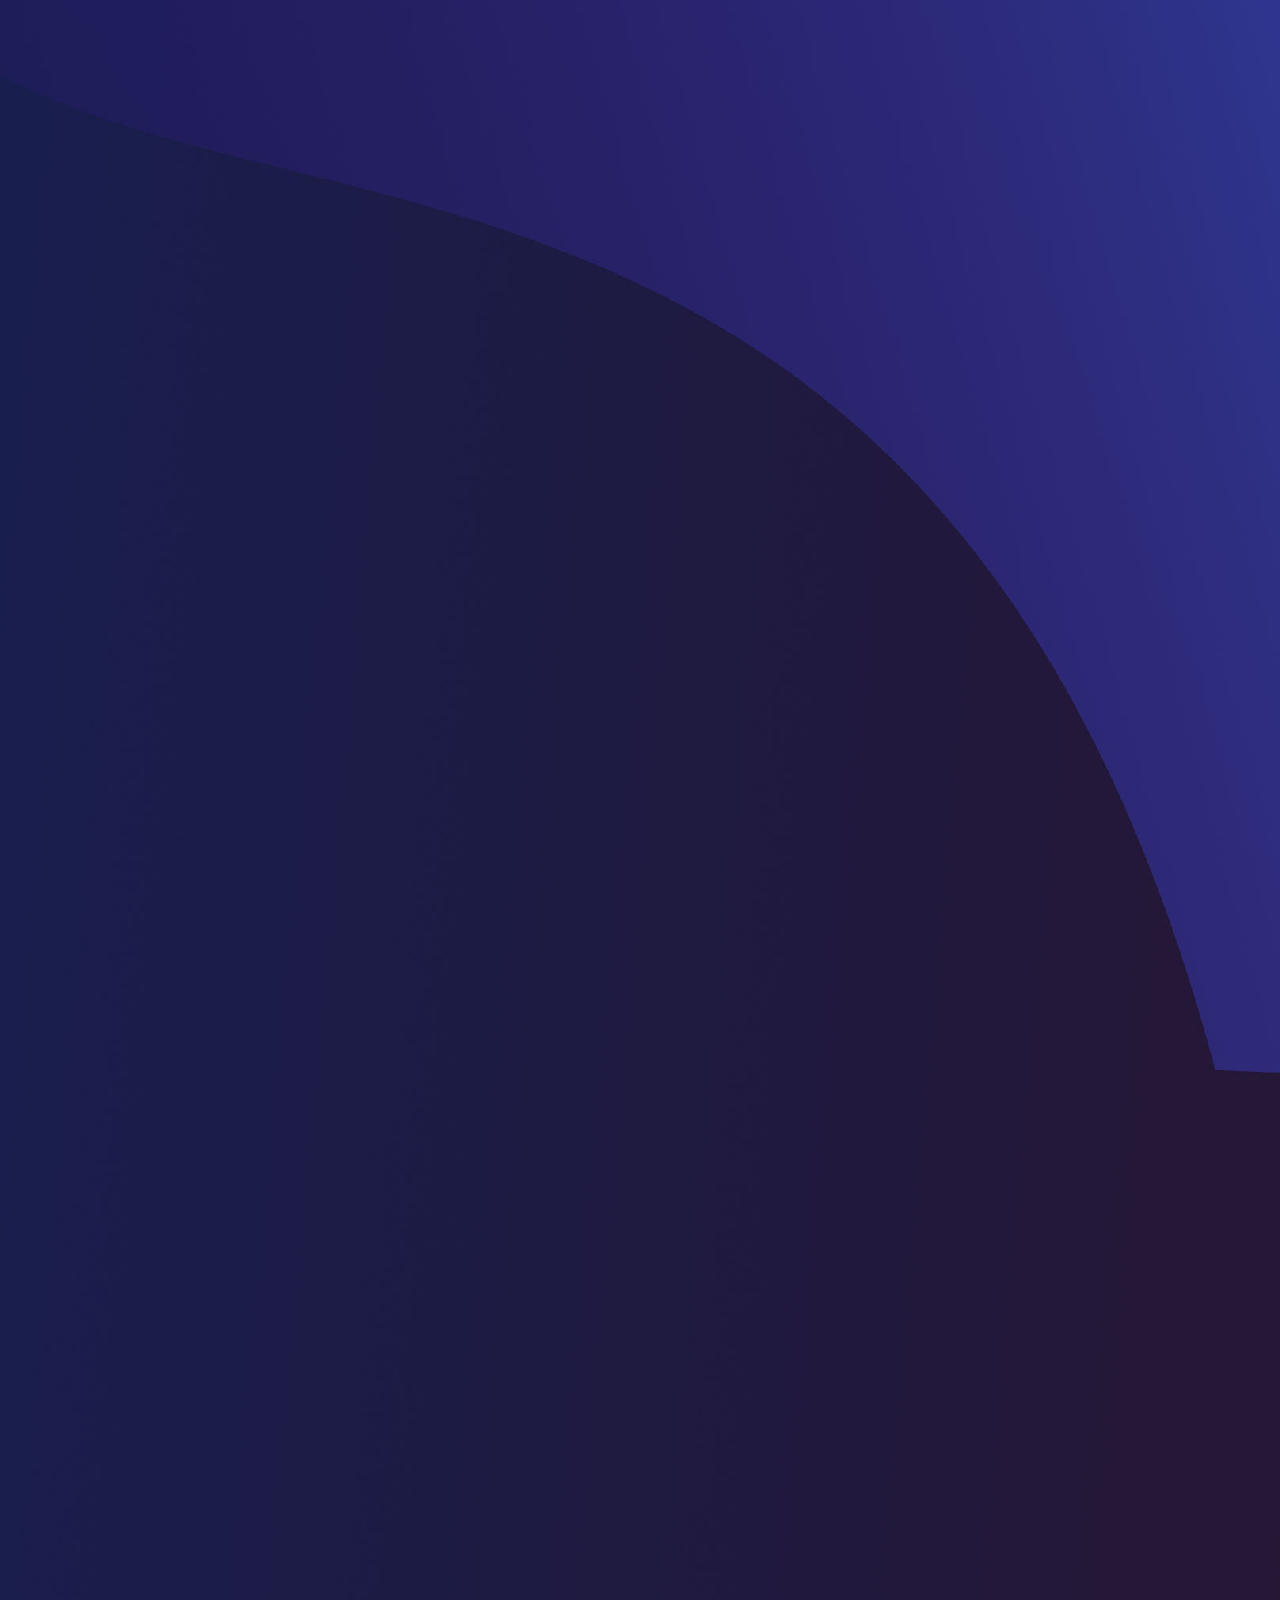
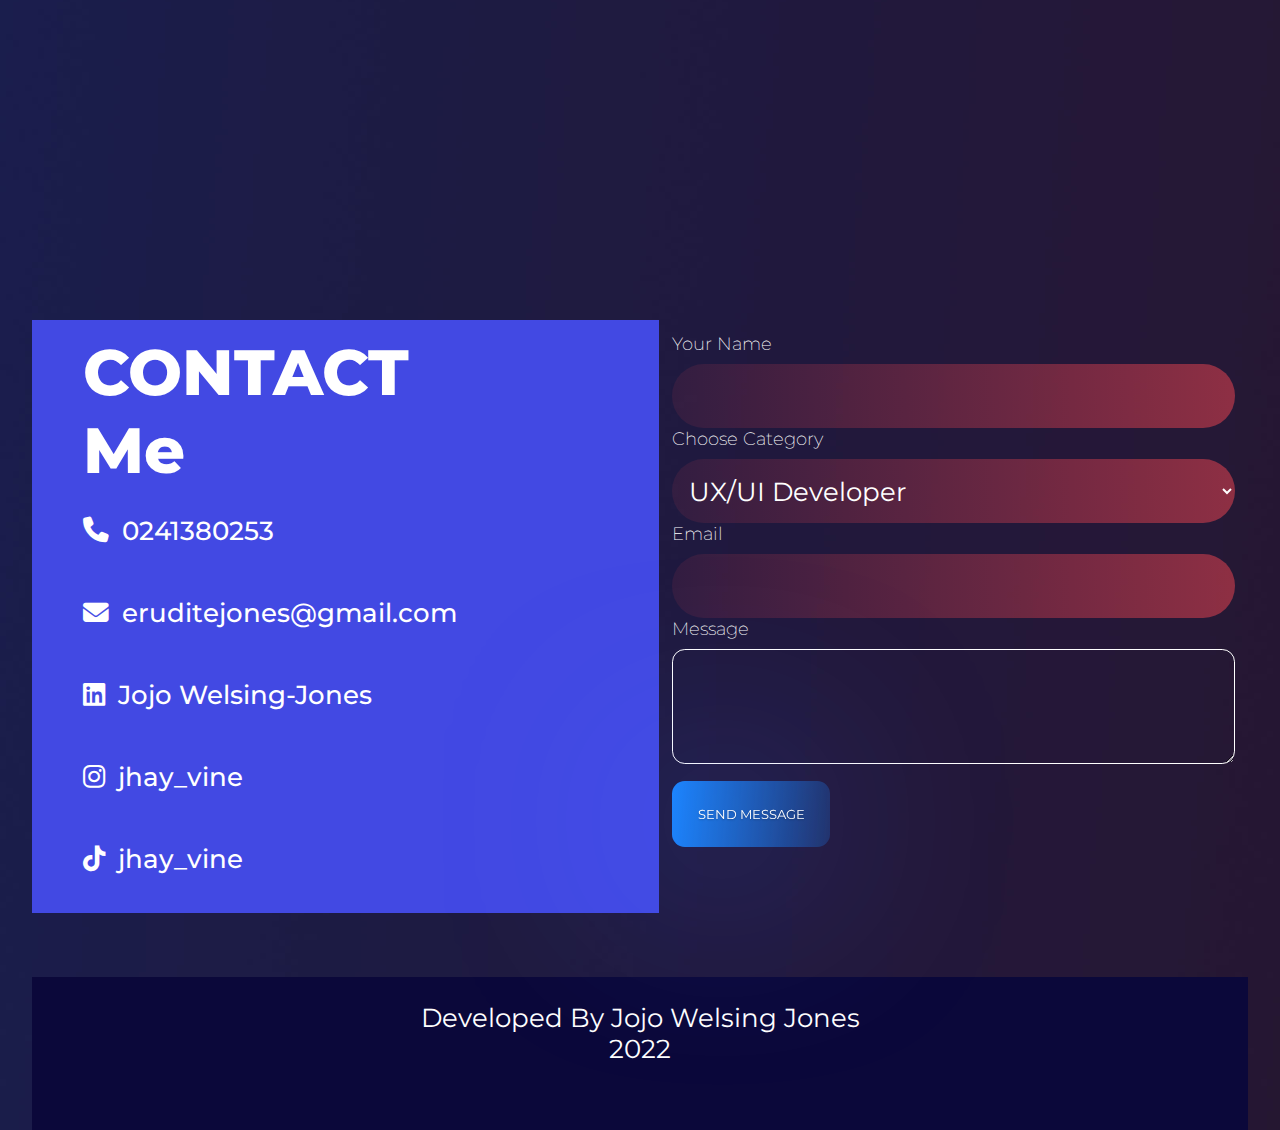
==== commit 7880d955: "last changes" ====
--- a/index.html
+++ b/index.html
@@ -11,6 +11,23 @@
 <link rel="preconnect" href="https://fonts.gstatic.com" crossorigin>
 <link href="https://fonts.googleapis.com/css2?family=Montserrat:ital,wght@0,100;0,200;0,800;1,100;1,200;1,700;1,900&display=swap" rel="stylesheet">
     <title>jwelsingjones</title>
+
+
+    <script type="text/javascript"
+        src="https://cdn.jsdelivr.net/npm/@emailjs/browser@3/dist/email.min.js">
+    </script>
+    <script type="text/javascript">
+    (function(){
+        emailjs.init("M32h6RRW5j_PWu3wU");
+    })();
+    </script>
+
+
+
+
+
+
+
 </head>
 <body>
     <div class="wrapper">
@@ -44,8 +61,8 @@
                     <h1 id="ux">&UX/UI</h1> 
                     <h3 id="developer">DEVELOPER</h3> 
 
-                    <p>My Name is Jojo Welsing-Jones and I am a Designer, Software Engineer and UX/UI Developer.
-                        I build creative designs forMy Name is Jojo Welsing-Jones and I am a Designer, Software Engineer and UX/UI Developer.I build creative designs for </p>
+                    <p>I am Jojo Welsing-Jones, A  FrontEnd Engineer and Senior UX/UI Developer. 
+                        I Create And Build Creative Designs, Websites, Apps And FrontEnd Interfaces For Any Software Related Projects.  </p>
                     
                     
 
@@ -67,7 +84,7 @@
                 <h1 id="ab_me">Me</h1>
                 <img class ="abt_img1"src="Me.JPG" alt="">
                 <div class="ab_info">
-                    <p>My name is Jojo Welsing Jone. I am a highly skilled and motivated frontend and ux/ui developer. I build highly effificent, UX and Ui interfaces for software and all platforms. Because of my broad skills in both design and develpoment, I have the capabilities to embark on projects right from the ideation stage to the developmental stages. <br>I have a Bachelor's Degree In Computer Science and I love to build new things</p>
+                    <p>My name is Jojo Welsing Jones. I am a highly skilled and motivated individual with a skill profeciency in the fields Design and Programming . I build both aesthetically pleasing and effificent UX/UI Designs and Frontends for software on all platforms(Web, Mobile and Desktop). Because of my broad skills in both design and develpoment, I have the capabilities to embark on projects right from the ideation stage to the developmental stages. <br>I have a Bachelor's Degree In Computer Science and I love building new things</p>
                     <a href="RESUME.pdf"><button> Download Resume  </button></a>
                 </div>
             </div>
@@ -84,10 +101,16 @@
         <div class="ux_ui" id="ux_ui">
             <div class="ux_heading"  data-aos="zoom-in">
                 <h1 >UX/UI</h1> 
-                <p>I am a creative designer and a creative advocate nd an intelligent oafnoenf 
-                    I am I am a creative designer and a creative advocate nd an intelligent oafnoenf 
-                     I amI am a creative designer and a creative advocate nd an intelligent oafnoenf I am </p>
-            </div>
+                <p>"Design is intelligence made visible." -- Alina Wheeler, authorm. <br> <br> 
+                    I design User Friendly, Aethetically Pleasing and Highly Functional User 
+                    Interfaces Which Encompasses All Functional And Non Functional 
+                    Features And Requirements From The Client Specifications.
+                     I Research, Develop, Engineer And Build User Interfaces. <br><br>
+                    With a background in Animation, 3D modeling and Design, I am able to create 
+                    design assets and animations which streamlines the development of UX/UI design workflow. 
+                    </p>
+            </div>
+            <br>
             <ol data-aos="fade-up">
                 <li>Figma</li>
                 <li>Illustrator</li>
@@ -251,7 +274,7 @@
                                
                             </div>
                         <div class="item_2">
-                            <img src="Compressed/IOT-UI-3.jpg" alt="" onclick="showpicture('Compressed/IOT-UI-3.jpg')">
+                            <video controls loop autoplay   src="Compressed/3D LOGIN.mp4" onclick="showvideo('Compressed/3D LOGIN.mp4')">
                            
                         </div>
                         <div class="item_3">
@@ -291,19 +314,22 @@
                     </div>
 
                     <div class="info">
+                        <i class="fa-brands fa-linkedin"></i>
+                        <a href="https://www.linkedin.com/in/jojo-welsing-jones-a74007209/"><p>Jojo Welsing-Jones</p></a>
+                    </div>
+
+
+                    <div class="info">
                         <i class="fa-brands fa-instagram"></i>
                     
-                        <p>jhay_vine</p>
-                    </div>
-
-                    <div class="info">
-                        <i class="fa-brands fa-linkedin"></i>
-                        <p>Jojo Welsing-Jones</p>
-                    </div>
+                       <a href="https://www.instagram.com/jhay_vine/?next=%2F"> <p>jhay_vine</p></a>
+                    </div>
+
+
 
                     <div class="info">
                         <i class="fa-brands fa-tiktok"></i>
-                        <p>Jhay_Vine</p>
+                        <a href="https://www.tiktok.com/@jhay_vine?lang=en"><p>jhay_vine</p></a>
                     </div>
         
                 </div>
@@ -314,25 +340,31 @@
             <div class="contact_right">
                 <div class="inputbox">
                     <label for="">Your Name</label>
-                    <input type="text" name="" id="">
+                    <input type="text" name="" id="sender_name">
                 </div>
 
                 <div class="inputbox">
                     <label for="">Choose Category</label>
-                    <input type="text" name="" id="">
+                    <select name="" id="option">
+                        <option value="op_ui">UX/UI Developer</option>
+                        <option value="op_fe">FrontEnd Developer</option>
+
+
+                    </select>
+                   
                 </div>
 
                 <div class="inputbox">
                     <label for="">Email</label>
-                    <input type="email" name="" id="">
+                    <input type="email" name="" id="sender_email">
                 </div>
 
                 <div class="inputbox">
                     <label for="">Message</label>
-                    <textarea id="txtarea" > YI</textarea>
-                </div>
-
-                <button class="send_message">SEND MESSAGE</button>
+                    <textarea id="txtarea"  > </textarea>
+                </div>
+
+                <button class="send_message" onclick="sendMail()">SEND MESSAGE</button>
 
             </div>
         </div>
@@ -349,9 +381,18 @@
     </div>
 
 
+    <script type="text/javascript"
+        src="https://cdn.jsdelivr.net/npm/@emailjs/browser@3/dist/email.min.js">
+    </script>
+    <script type="text/javascript">
+    (function(){
+        emailjs.init("M32h6RRW5j_PWu3wU");
+    })();
+    </script>
 
 
 <script>
+    
  
 window.addEventListener("load", (event) => {
         alert("Hey, Welcome. You Can Click On Any Image To View In Full")
@@ -415,6 +456,34 @@
 
         
     }
+
+
+
+    function sendMail(){
+        alert("you are about to send a message")
+        var tempPar = {
+            from_name: document.getElementById("sender_name").value,
+            sender_name: document.getElementById("sender_name").value,
+            sender_email: document.getElementById("sender_email").value,
+            option: document.getElementById("option").value,
+            sender_message: document.getElementById("txtarea").value };
+
+            alert(tempPar)
+        emailjs.send( 'service_g2ycm5s', 'template_j2uxc38', tempPar)
+        .then(function(res) {
+            alert("Message Has Been Sent");
+            
+        }, function(error){
+            alert("FAILED",error)
+        })
+
+
+        window.location.reload;
+    }
+
+
+
+
 </script>
 
 </body>
--- a/styles.css
+++ b/styles.css
@@ -108,8 +108,8 @@
         width:auto;
         height: auto;
         display: flex;
-        gap:20px;
-        margin-right: 30px;
+        gap:2vw;
+        margin-right: 2vw;
         align-items: center;
         
     
@@ -131,13 +131,18 @@
         color:white;
         font-style: normal;
         font-weight: 200;
-        margin-left: 30px;
+        margin-left: 2vw;
     }
 
     .logo p{
         font-family: 'Petit Formal Script', cursive;
         font-size: 1vw;
         
+    }
+    a{
+        color:white;
+        text-decoration: none;
+        font-family: "Montserrat";
     }
 
     .main_head{
@@ -611,7 +616,7 @@
     font-size: 1.4vw;
     color:white;
 }
-.inputbox input{
+.inputbox input, select, option{
 
     border: none;
     background: linear-gradient(268.05deg, rgba(255, 72, 83, 0.5) -4.92%, rgba(63, 15, 255, 0) 121.81%);
@@ -620,7 +625,7 @@
     font-family: 'Montserrat';
     font-style: normal;
     font-weight: 400;
-    font-size: 1vw;
+    font-size: 2vw;
     height:5vw;
     padding-left: 1vw;
     
@@ -640,7 +645,7 @@
    font-family: 'Montserrat';
    font-style: normal;
    font-weight: 400;
-   font-size: 1vw;
+   font-size: 2vw;
    padding: 0.5vw;
    color:white;
    
@@ -920,6 +925,10 @@
         height: 10vw;;
     }
 
+    .inputbox input{
+        font-size: 3vw;
+    }
+
     #txtarea{
         height: 25vw;
         font-size: 3vw;
@@ -962,6 +971,12 @@
     
     }   
 
+    select , input{
+        height: 10vw;
+        font-size: 3vw;
+        
+    }
+
 
     
     
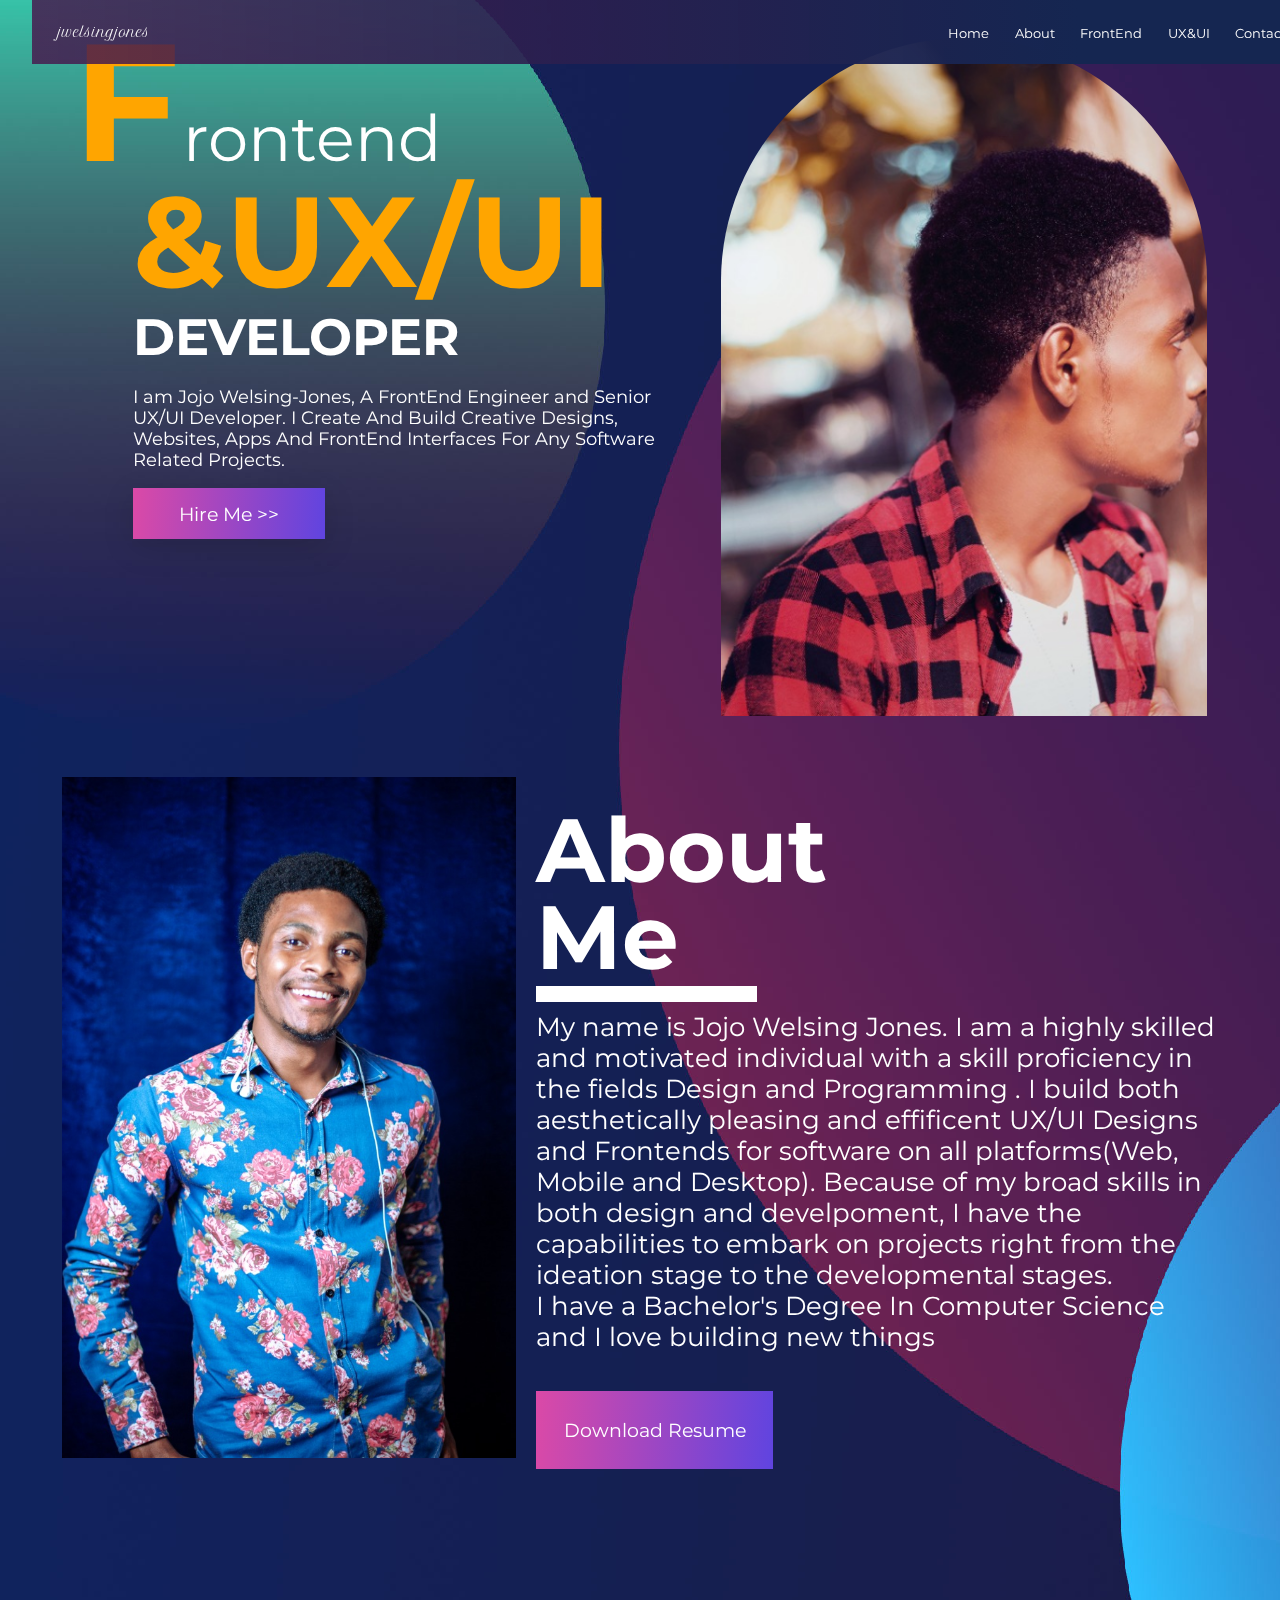
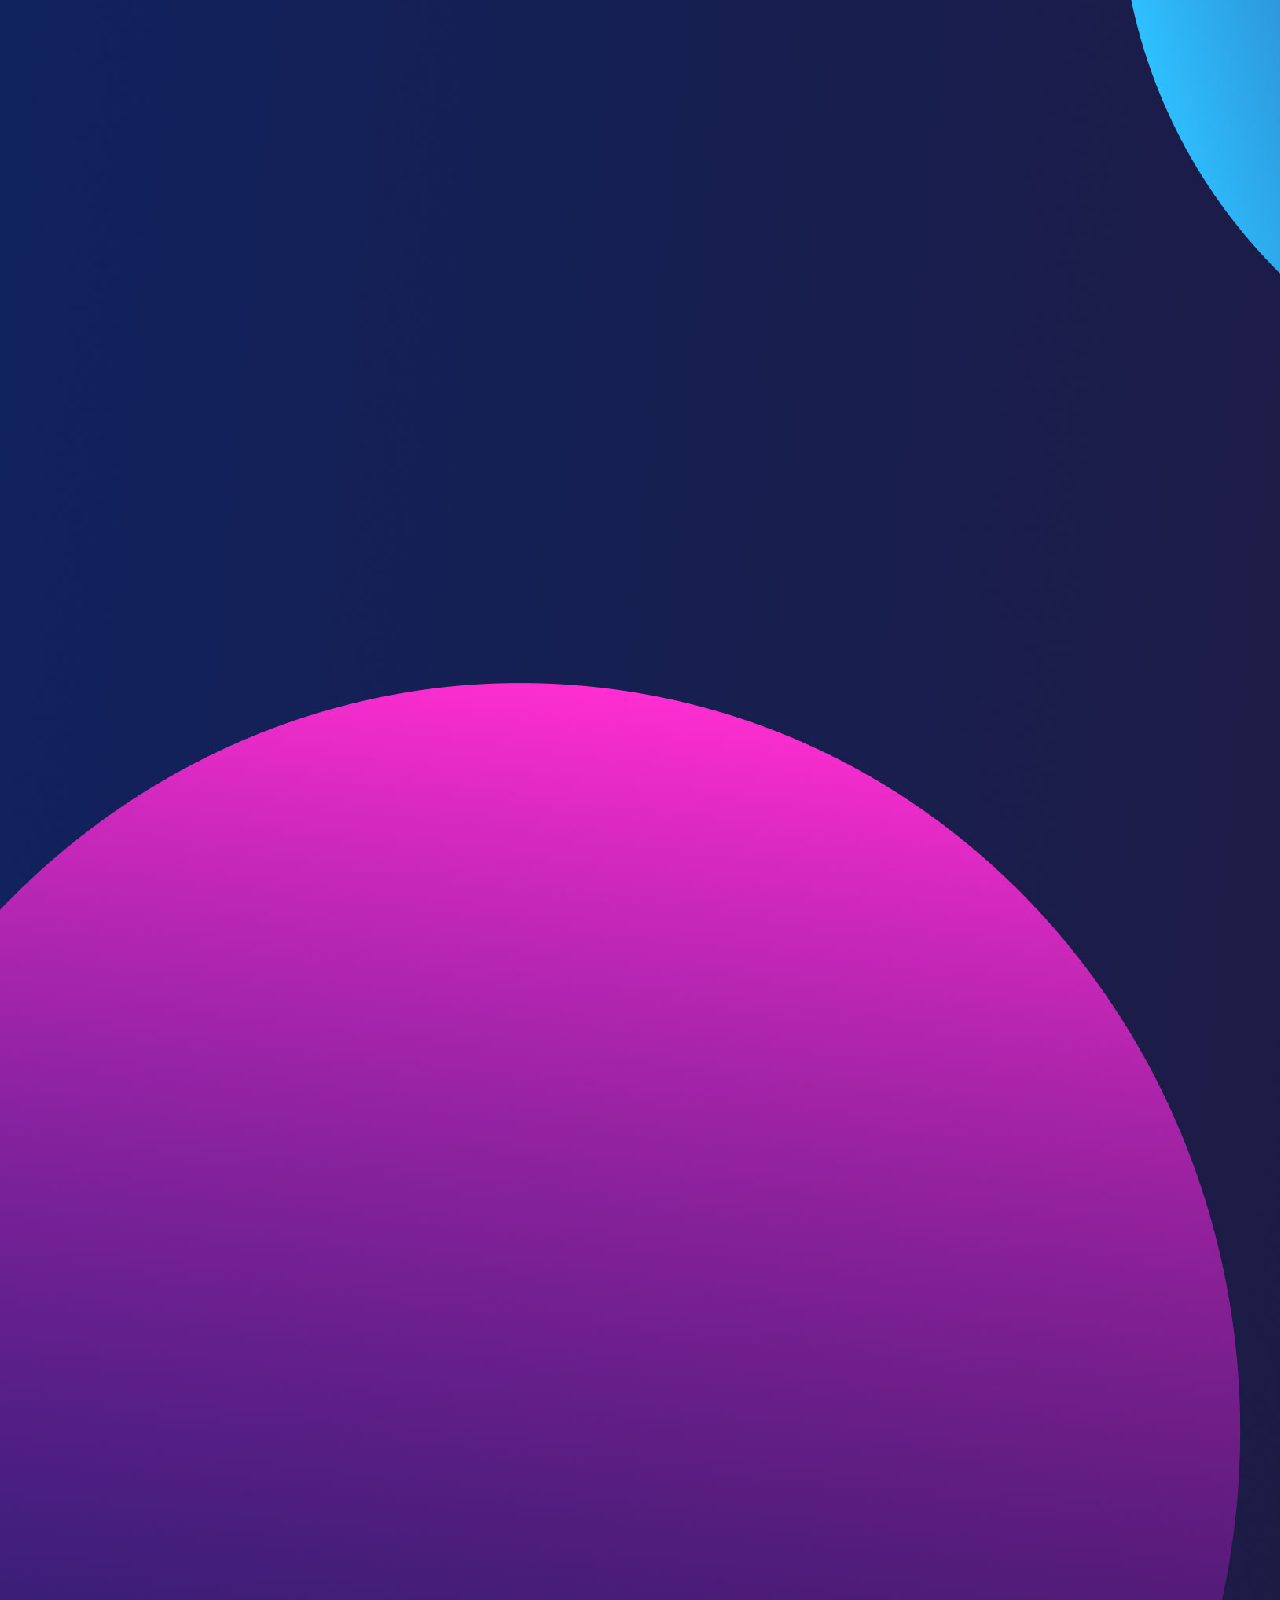
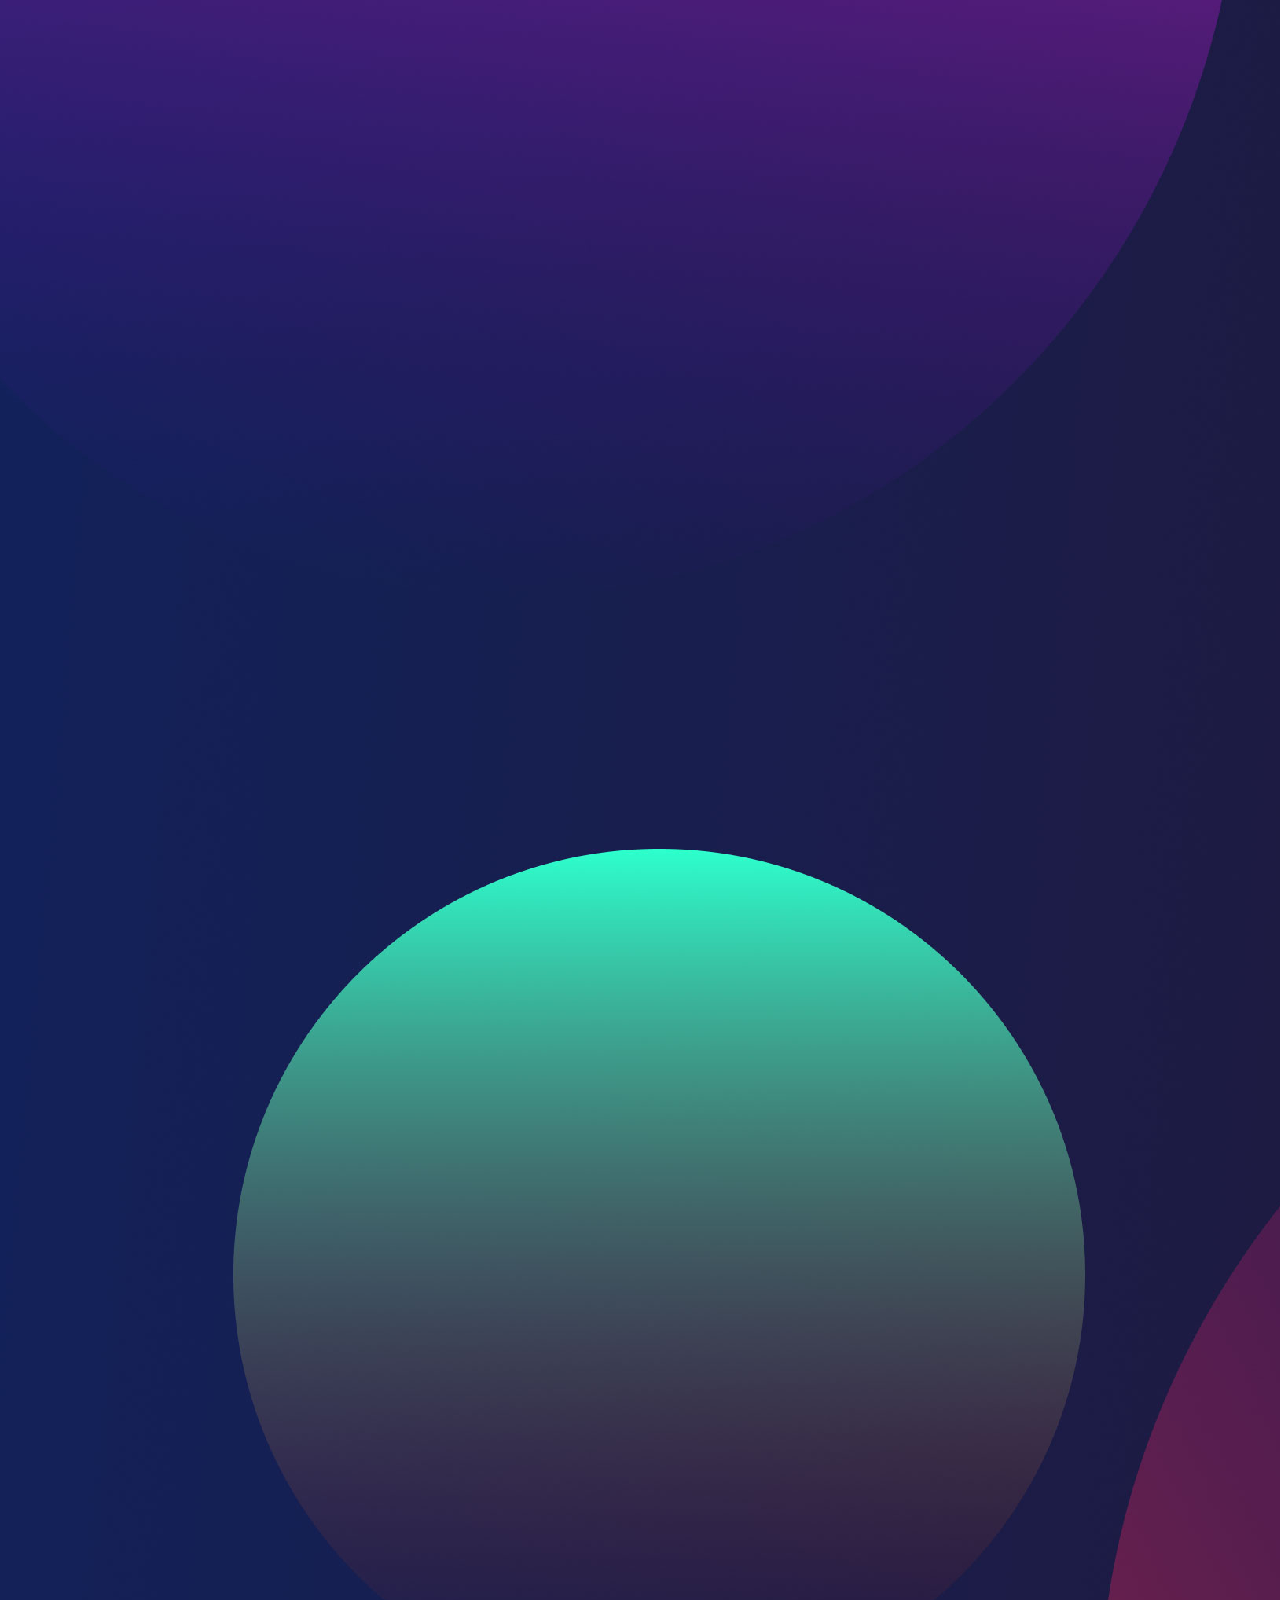
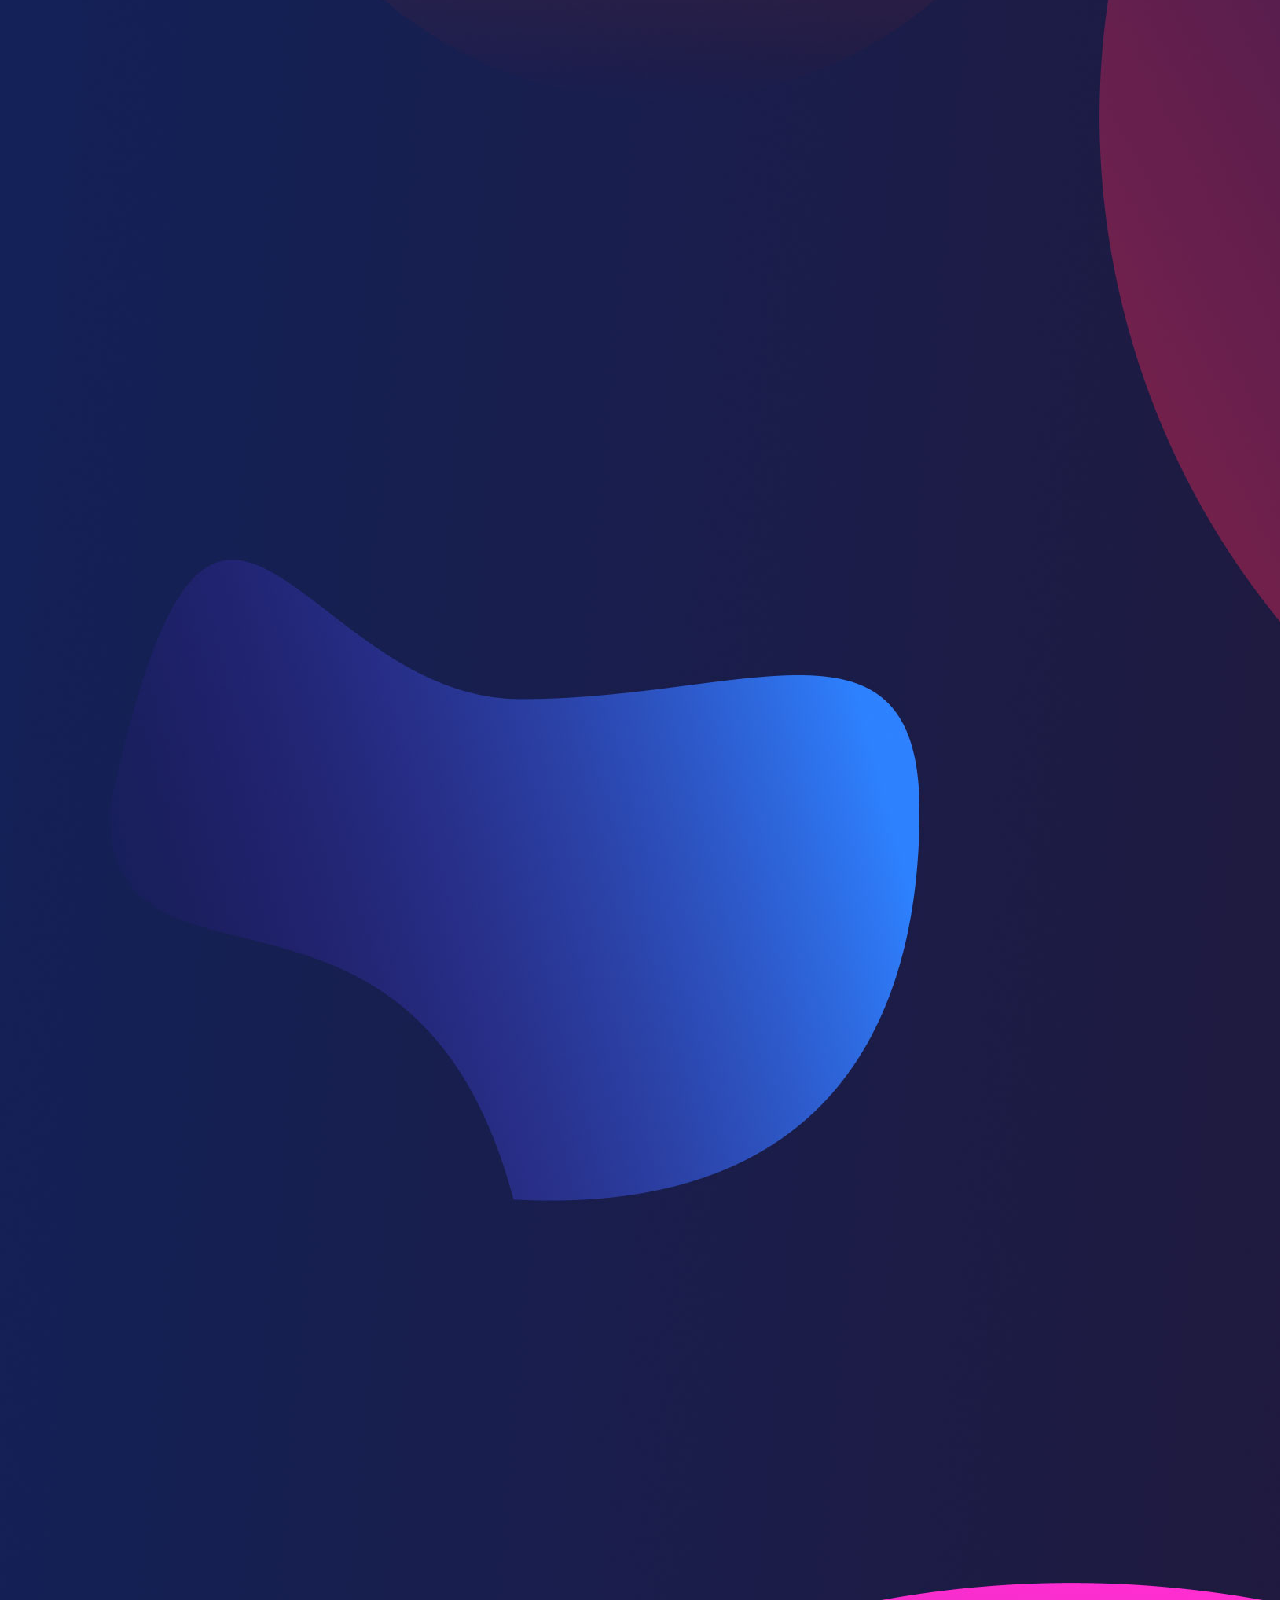
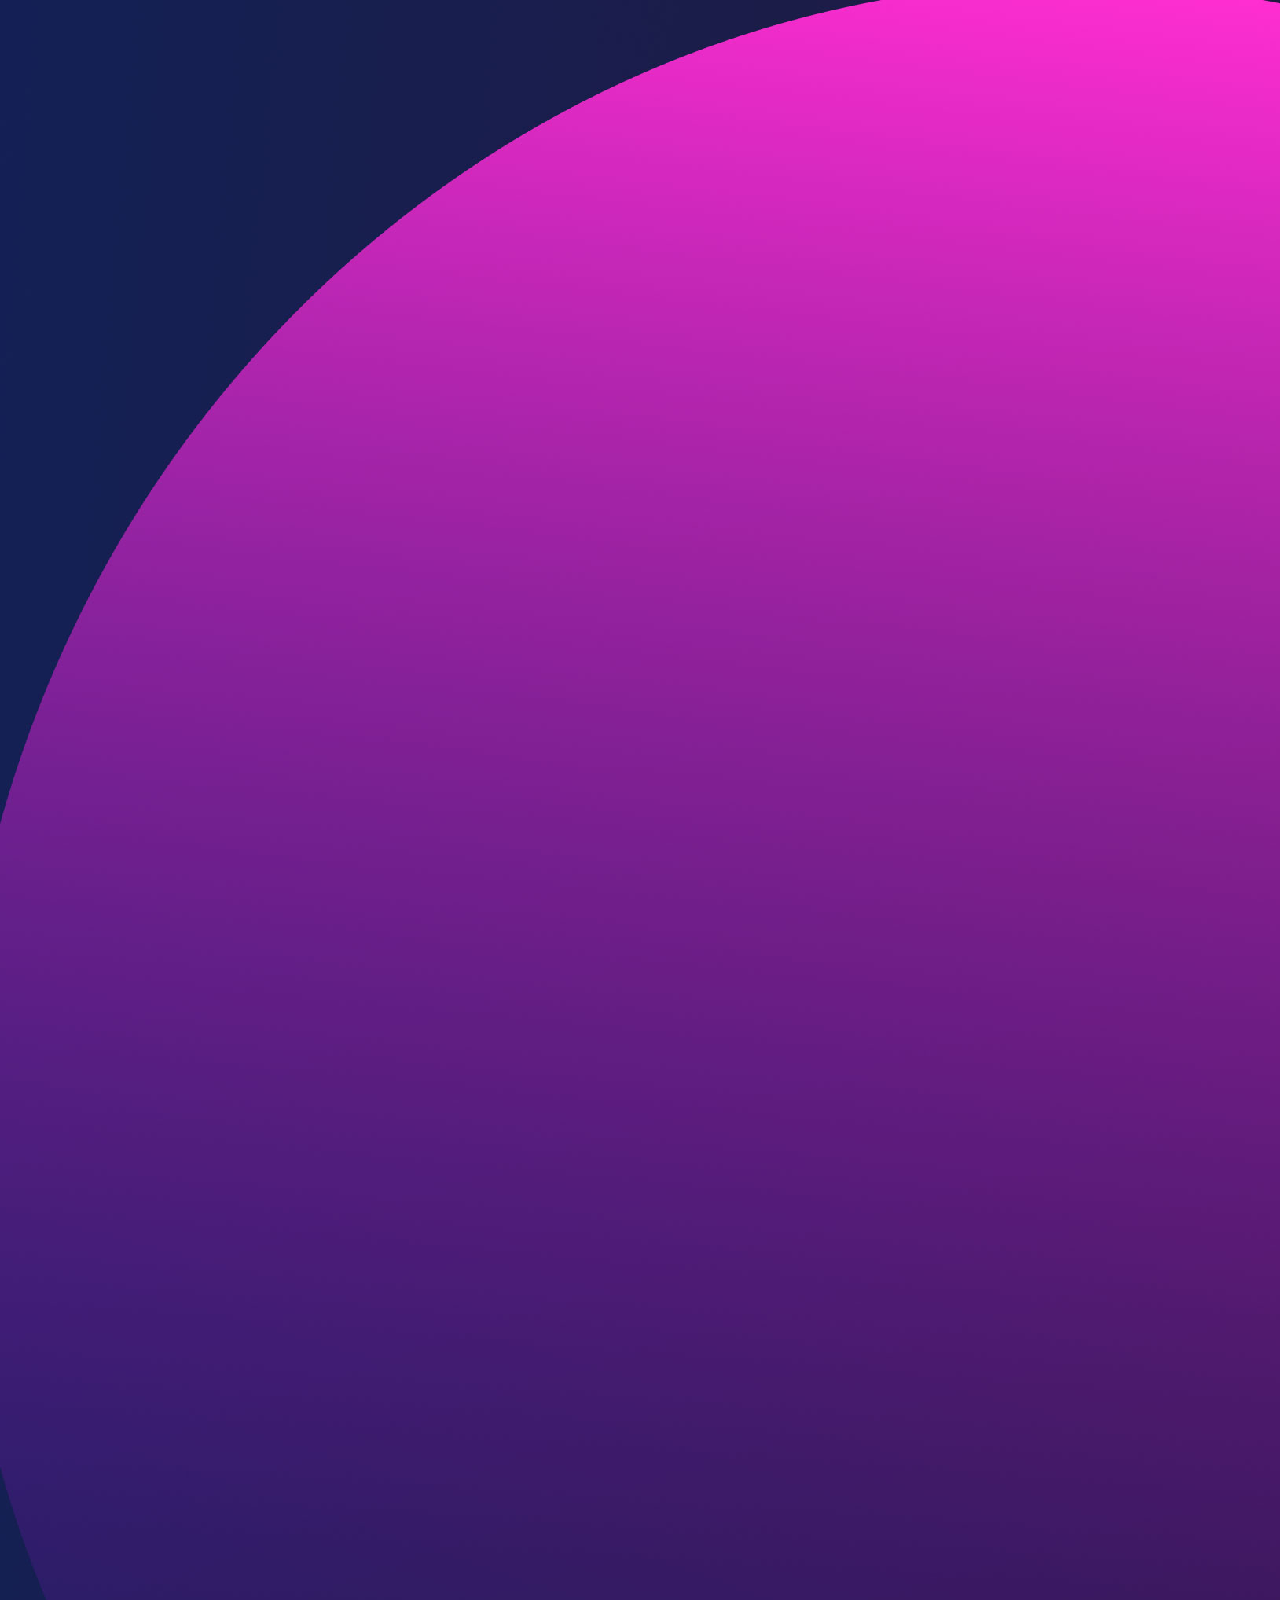
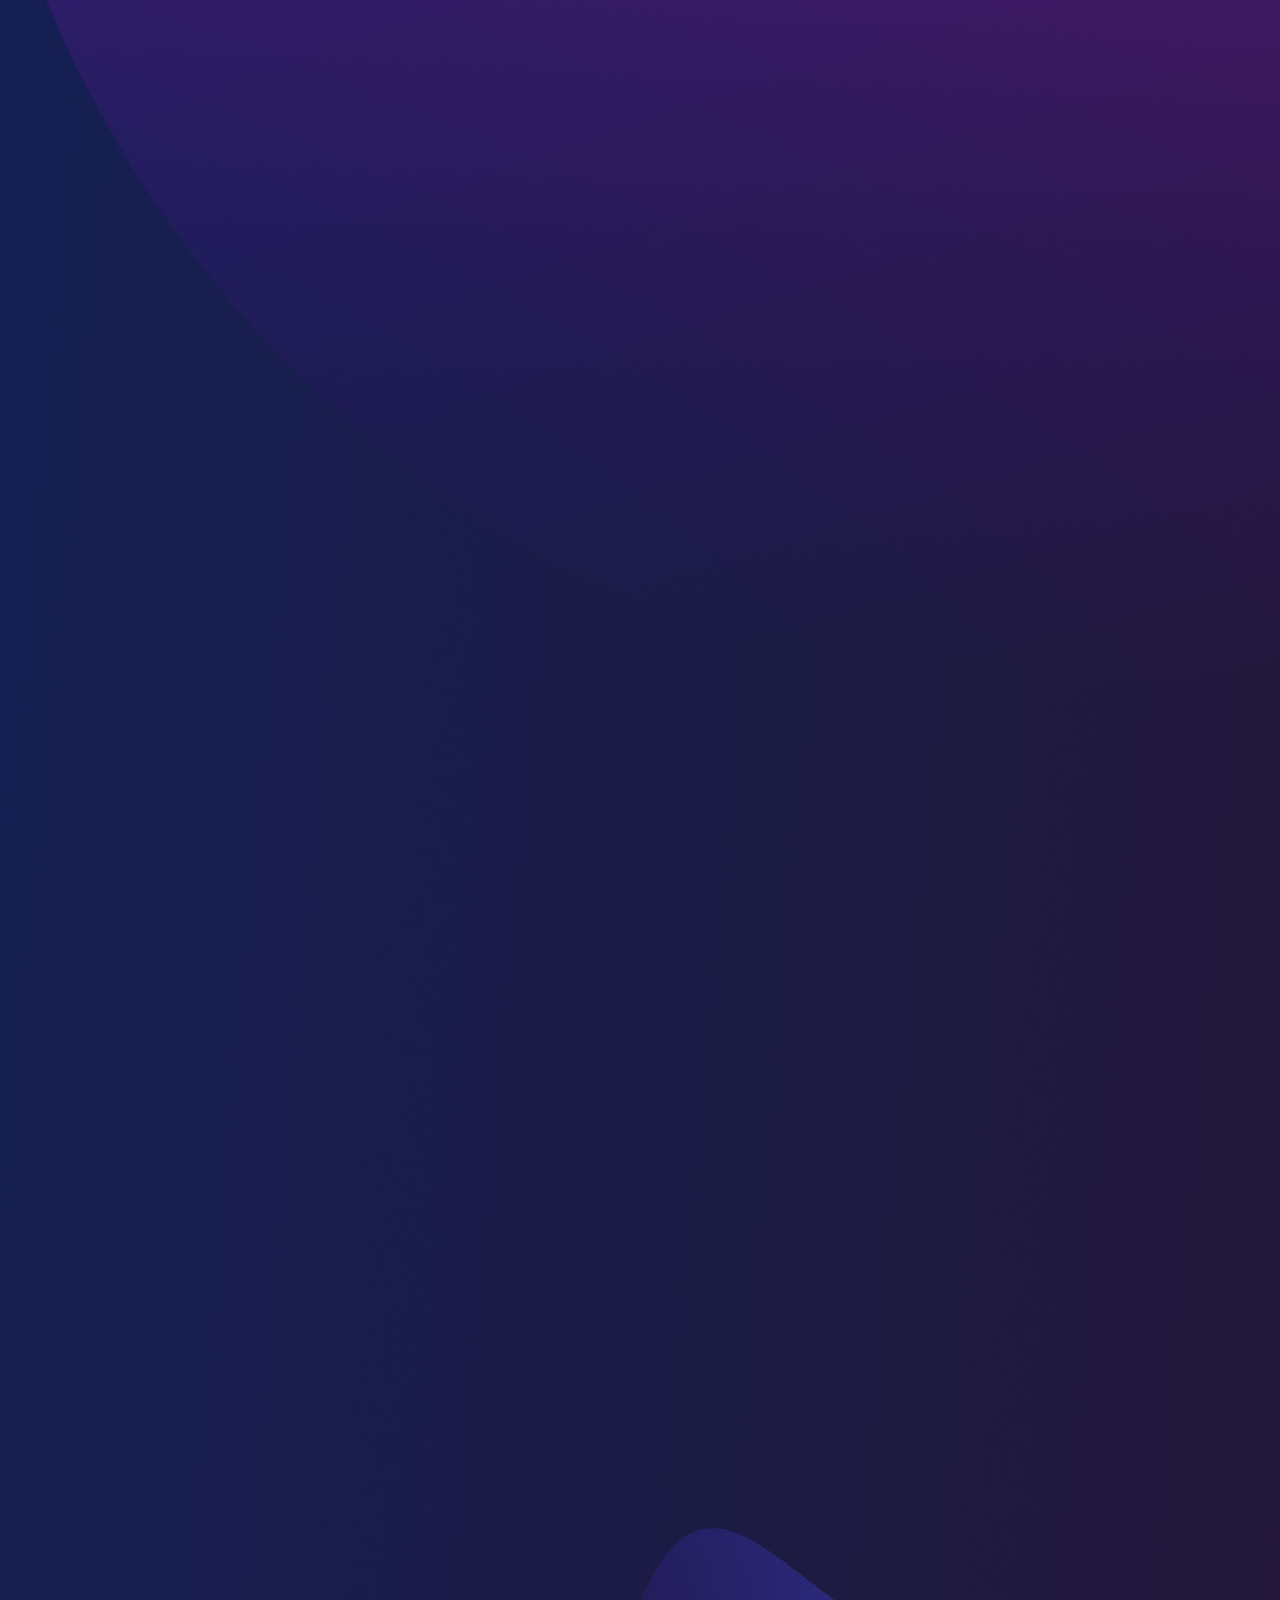
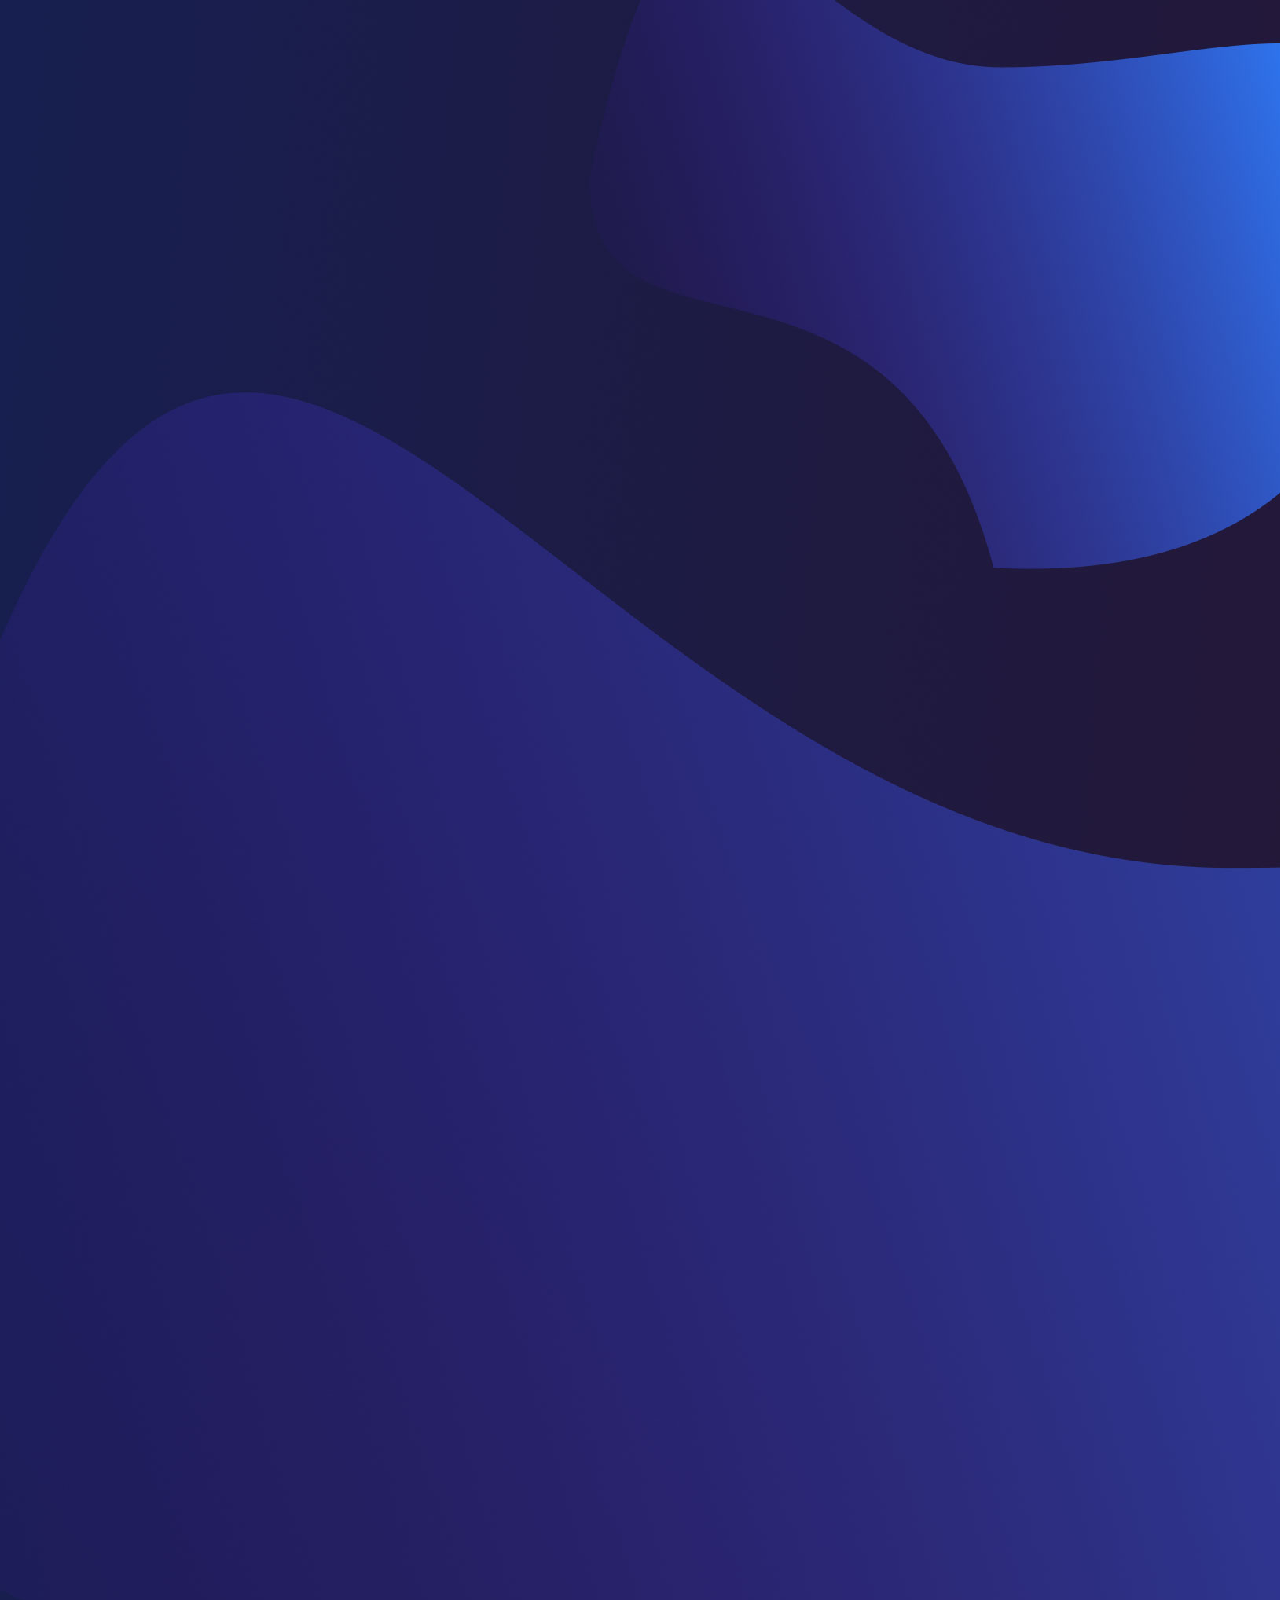
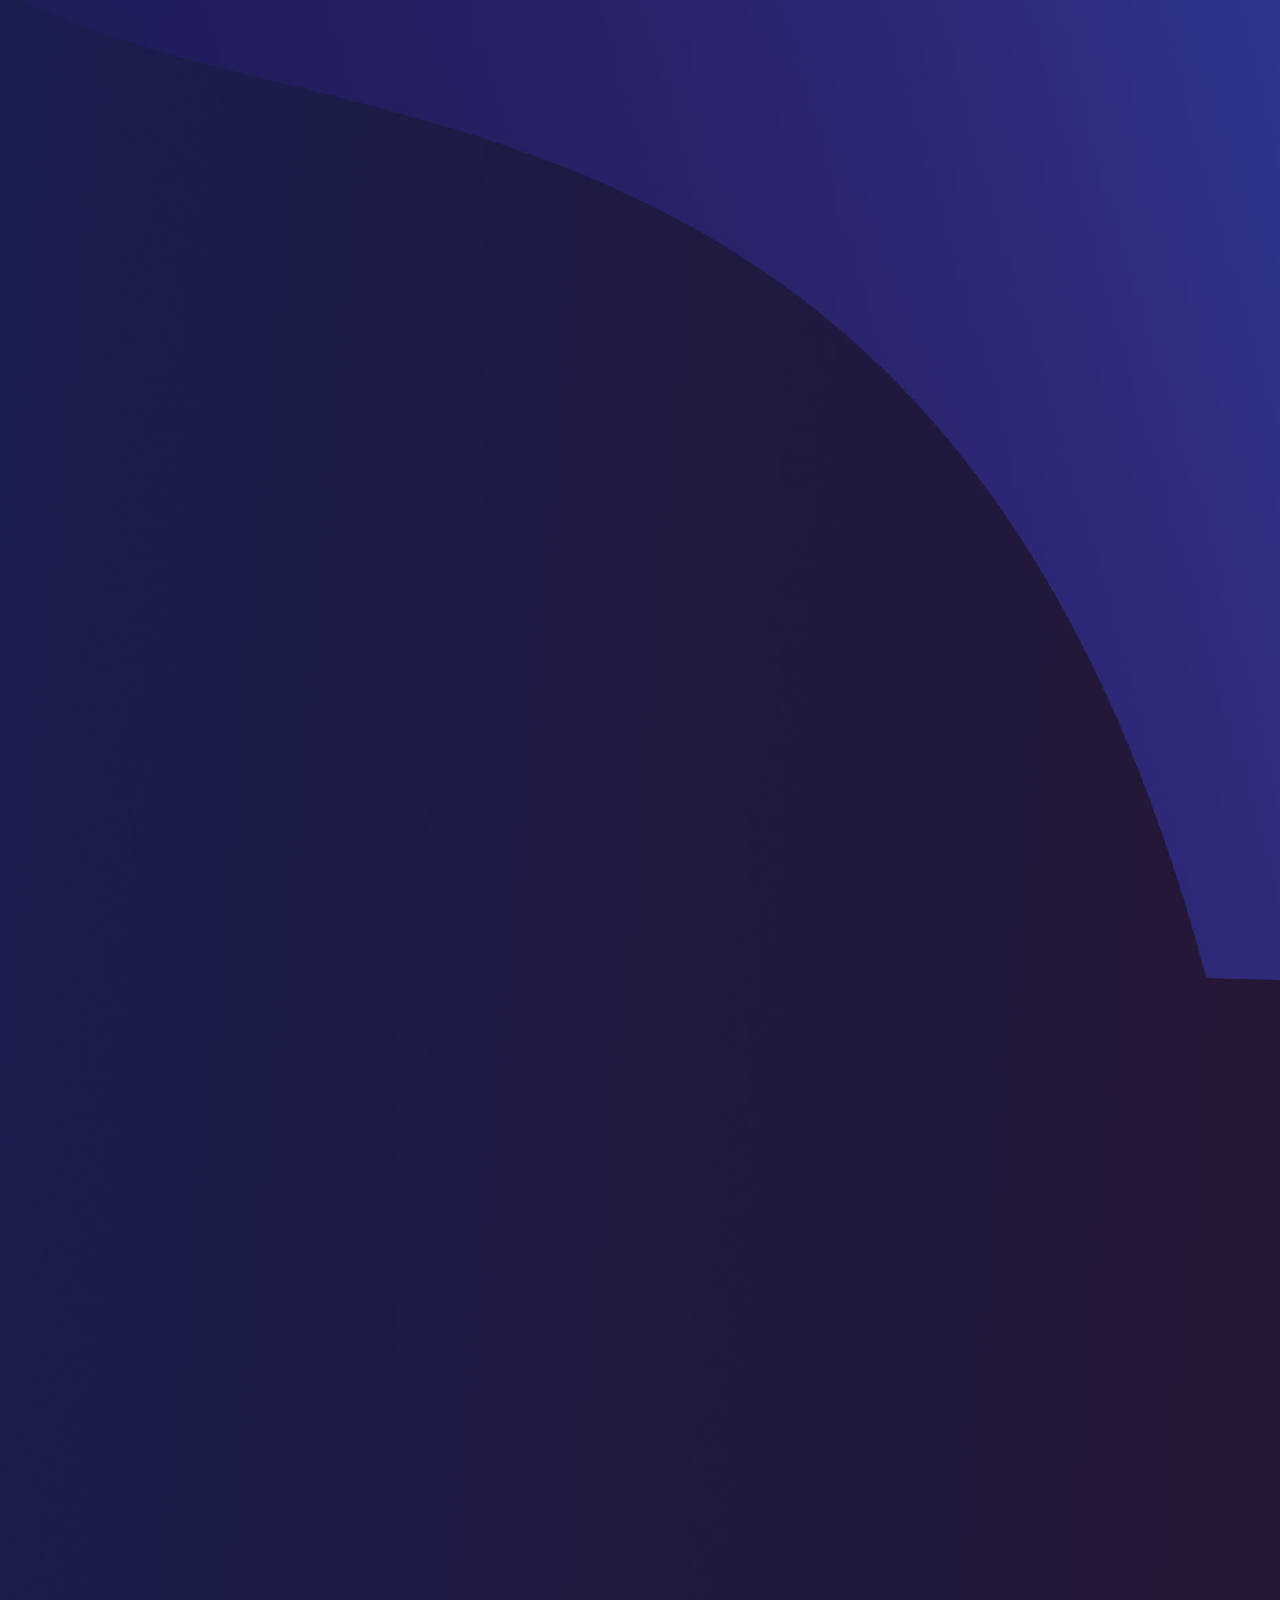
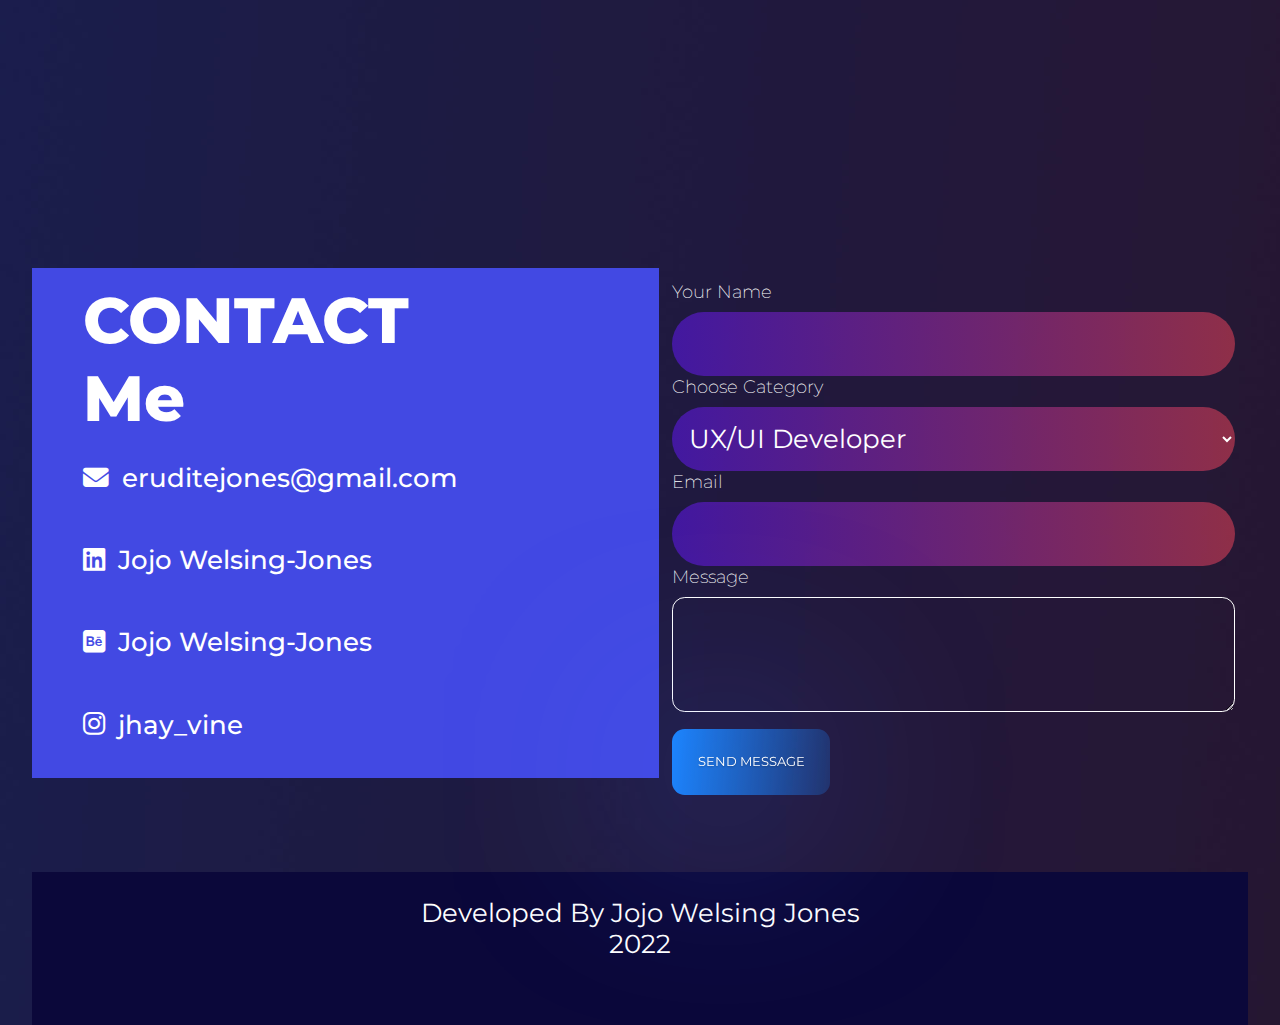
==== commit ddc428c7: "final" ====
--- a/index.html
+++ b/index.html
@@ -66,7 +66,7 @@
                     
                     
 
-                    <a href="#contact"><button id="hire_me"> Hire Me </button></a>
+                    <a href="#contact"><button id="hire_me"> Hire Me >></button></a>
                 </div>
 
 
@@ -84,7 +84,7 @@
                 <h1 id="ab_me">Me</h1>
                 <img class ="abt_img1"src="Me.JPG" alt="">
                 <div class="ab_info">
-                    <p>My name is Jojo Welsing Jones. I am a highly skilled and motivated individual with a skill profeciency in the fields Design and Programming . I build both aesthetically pleasing and effificent UX/UI Designs and Frontends for software on all platforms(Web, Mobile and Desktop). Because of my broad skills in both design and develpoment, I have the capabilities to embark on projects right from the ideation stage to the developmental stages. <br>I have a Bachelor's Degree In Computer Science and I love building new things</p>
+                    <p>My name is Jojo Welsing Jones. I am a highly skilled and motivated individual with a skill proficiency in the fields Design and Programming . I build both aesthetically pleasing and effificent UX/UI Designs and Frontends for software on all platforms(Web, Mobile and Desktop). Because of my broad skills in both design and develpoment, I have the capabilities to embark on projects right from the ideation stage to the developmental stages. <br>I have a Bachelor's Degree In Computer Science and I love building new things</p>
                     <a href="RESUME.pdf"><button> Download Resume  </button></a>
                 </div>
             </div>
@@ -104,8 +104,8 @@
                 <p>"Design is intelligence made visible." -- Alina Wheeler, authorm. <br> <br> 
                     I design User Friendly, Aethetically Pleasing and Highly Functional User 
                     Interfaces Which Encompasses All Functional And Non Functional 
-                    Features And Requirements From The Client Specifications.
-                     I Research, Develop, Engineer And Build User Interfaces. <br><br>
+                    Features And Requirements From The Client Specifications.<br><br>
+                     I Research, Develop, Engineer And Build User Interfaces. 
                     With a background in Animation, 3D modeling and Design, I am able to create 
                     design assets and animations which streamlines the development of UX/UI design workflow. 
                     </p>
@@ -302,10 +302,7 @@
                 <h1>Me</h1>
                 
                 <div class="reach">
-                    <div class="info">
-                        <i class="fa-solid fa-phone"></i>
-                        <p>0241380253</p>
-                    </div>
+
                     
                     <div class="info">
                         <i class="fa-solid fa-envelope"></i>
@@ -319,6 +316,13 @@
                     </div>
 
 
+
+                    <div class="info">
+                        <i class="fa-brands fa-square-behance"></i>
+                        <a href="https://www.behance.net/eruditejon68d5"><p>Jojo Welsing-Jones</p></a>
+                    </div>
+
+
                     <div class="info">
                         <i class="fa-brands fa-instagram"></i>
                     
@@ -327,10 +331,7 @@
 
 
 
-                    <div class="info">
-                        <i class="fa-brands fa-tiktok"></i>
-                        <a href="https://www.tiktok.com/@jhay_vine?lang=en"><p>jhay_vine</p></a>
-                    </div>
+
         
                 </div>
 
--- a/styles.css
+++ b/styles.css
@@ -8,7 +8,7 @@
     scroll-behavior: smooth;
   }
 body{
-    background: linear-gradient(95.09deg, #0b083a -11.33%, rgba(207, 39, 230, 0) 154.85%);
+    background: linear-gradient(95.09deg, #0b083a -11.33%, rgba(207, 39, 230, 0.95) 154.85%);
     
     background-image:url("jo1.jpg");
         object-fit: cover;
@@ -95,8 +95,9 @@
         width:100%;
         max-height: 300px;
         height:5vw;
-        
-        background: linear-gradient(269.58deg, #152651 18.23%, rgba(21, 38, 81, 0) 111.71%);
+        position: fixed;
+        z-index: 4;
+        background: linear-gradient(269.58deg, #152651 18.23%, rgba(81, 21, 76, 0.8) 111.71%);
         display: flex;
         justify-content: space-between;
         align-items: center;
@@ -143,6 +144,15 @@
         color:white;
         text-decoration: none;
         font-family: "Montserrat";
+        transition: 1s ease;
+    }
+
+    a:hover{
+        transition:unset;
+        color:unset;
+        color:rgb(0, 255, 213);
+        font-weight: 600;
+        font-size: 1.5vw;
     }
 
     .main_head{
@@ -216,12 +226,23 @@
     .left button{
         font-family: "Montserrat";
         font-weight: 400;
-    padding: 1vw 3vw;
+        height: 4vw;
+       width: 15vw;
         border: none;
-        font-size: 1.2vw ;
+        font-size: 1.5vw ;
+
         text-align: center;
     color:white;
     background: linear-gradient(95.09deg, #61FDF4 -11.33%, rgba(109, 159, 255, 0) 154.85%);
+ 
+    background: linear-gradient(95.09deg, #E94AA0 -11.33%, #1C41FF 154.85%);
+
+    /*
+
+    background: linear-gradient(95.09deg, #E94AA0 -11.33%, #1C41FF 154.85%);
+    */
+
+    box-shadow: 0px 9px 32px rgba(0, 0, 0, 0.13);
             
             }
             
@@ -263,13 +284,14 @@
 
     .about_me button{
         font-family: "Montserrat";
-        font-weight: 500;
-    padding: 2% ;
+        font-weight: 400;
+    padding: 4% ;
         border: none;
-        font-size: 2vw ;
+        font-size: 1.5vw ;
         text-align: center;
     color:white;
     background: linear-gradient(95.09deg, #3ba09b -11.33%, rgba(109, 159, 255, 0) 154.85%);
+    background: linear-gradient(95.09deg, #E94AA0 -11.33%, #1C41FF 154.85%);
         margin-top:2%;
 }
 
@@ -571,6 +593,11 @@
     color: #FFFFFF;
 
 }   
+.reach .info a:hover{
+    transition:unset;
+    transition:1s ease;
+    font-size: 1.5vw;
+}
 
 .contact .contact_right{
     width: 50%;
@@ -619,7 +646,7 @@
 .inputbox input, select, option{
 
     border: none;
-    background: linear-gradient(268.05deg, rgba(255, 72, 83, 0.5) -4.92%, rgba(63, 15, 255, 0) 121.81%);
+    background: linear-gradient(268.05deg, rgba(255, 72, 83, 0.5) -4.92%, rgba(63, 15, 255, 0.6) 121.81%);
     
     border-radius: 3vw;
     font-family: 'Montserrat';
@@ -656,6 +683,8 @@
     padding:2vw;
     border: none;
     background: linear-gradient(95.09deg, #1D85FF 0.09%, rgba(255, 75, 119, 0) 128.13%);
+    
+  
     filter: drop-shadow(-13px 7px 104px #4870FF);
     border-radius: 1vw;
     font-family: 'Montserrat';
@@ -696,14 +725,15 @@
 
     
     .header{
+        position: fixed;
      
         flex-direction: column;
         justify-content: space-around;
    
         align-items: center;
-        height: auto;
+        height: 7vw;
         padding:0;
-
+        z-index: 10;
         
     }
 
@@ -712,33 +742,46 @@
         margin-left: unset;
         margin: auto;
        padding:unset;
-        height: 50%;
+        height: 70%;
+       
        
         justify-content: space-evenly;
 
     }
     .logo{
-        
-
+   
+        
+        
+        padding: unset;;
         width: 100%;
-        height: auto;
-        margin:auto;
-        text-align: center;
+        height: 30%;
+        
+    
+      
+      
    
     }
 
     .logo p {
+        margin:unset;
         font-family: 'Petit Formal Script', cursive;
         text-align: center;
-
+        
         font-size: 2vw;
         color: rgb(255, 255, 255);
-
-    }
+        height: 100%;
+    }
+
+    li {
+        all:unset;
+      
+        height: fit-content;
+    }   
 
     li a{
         width: fit-content;
         font-size: 2vw;
+        
       
     }
 
@@ -771,7 +814,8 @@
     }
     .left button{
 
-        padding: 2vw 4vw;
+        height: 8vw;
+        width: 30vw;
         border: none;
         font-size: 3vw ;
       
@@ -941,7 +985,10 @@
 
     .contact_left h1{
         font-size: 10vw;
-    }
+
+    }
+   
+    
 
     .contact_right button{
         font-size: 2vw;
@@ -952,14 +999,19 @@
     .reach{
         width: 100%;
         text-align: center;
+       
+        
     }
 
     .reach .info{
+       
         text-align: center;
         display: flex;
-        flex-direction: column;
+        flex-direction: row;
         align-items: center;
-        gap:1vw;
+        justify-content: center;
+        border-bottom: 2vw solid rgba(0, 0, 0, 0.13);
+       
         
     
         
@@ -970,6 +1022,7 @@
         color: #FFFFFF;
     
     }   
+
 
     select , input{
         height: 10vw;
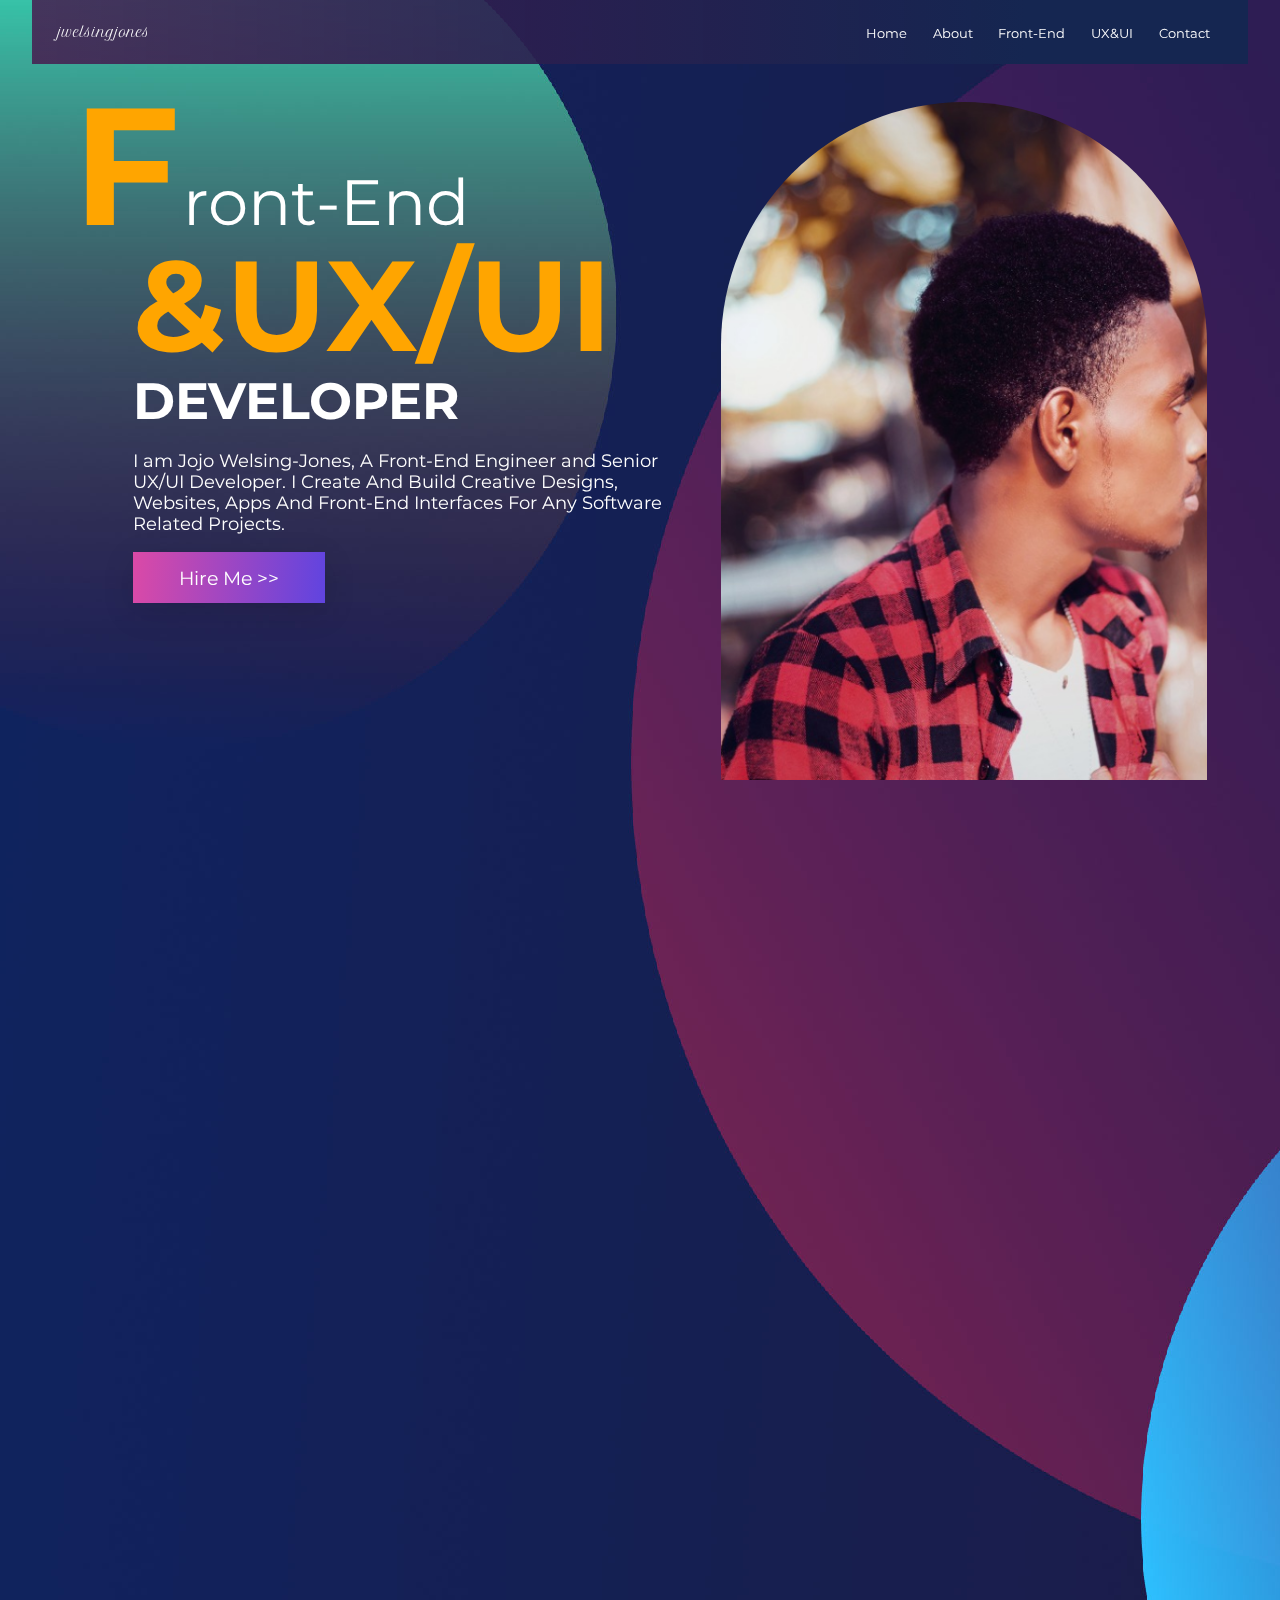
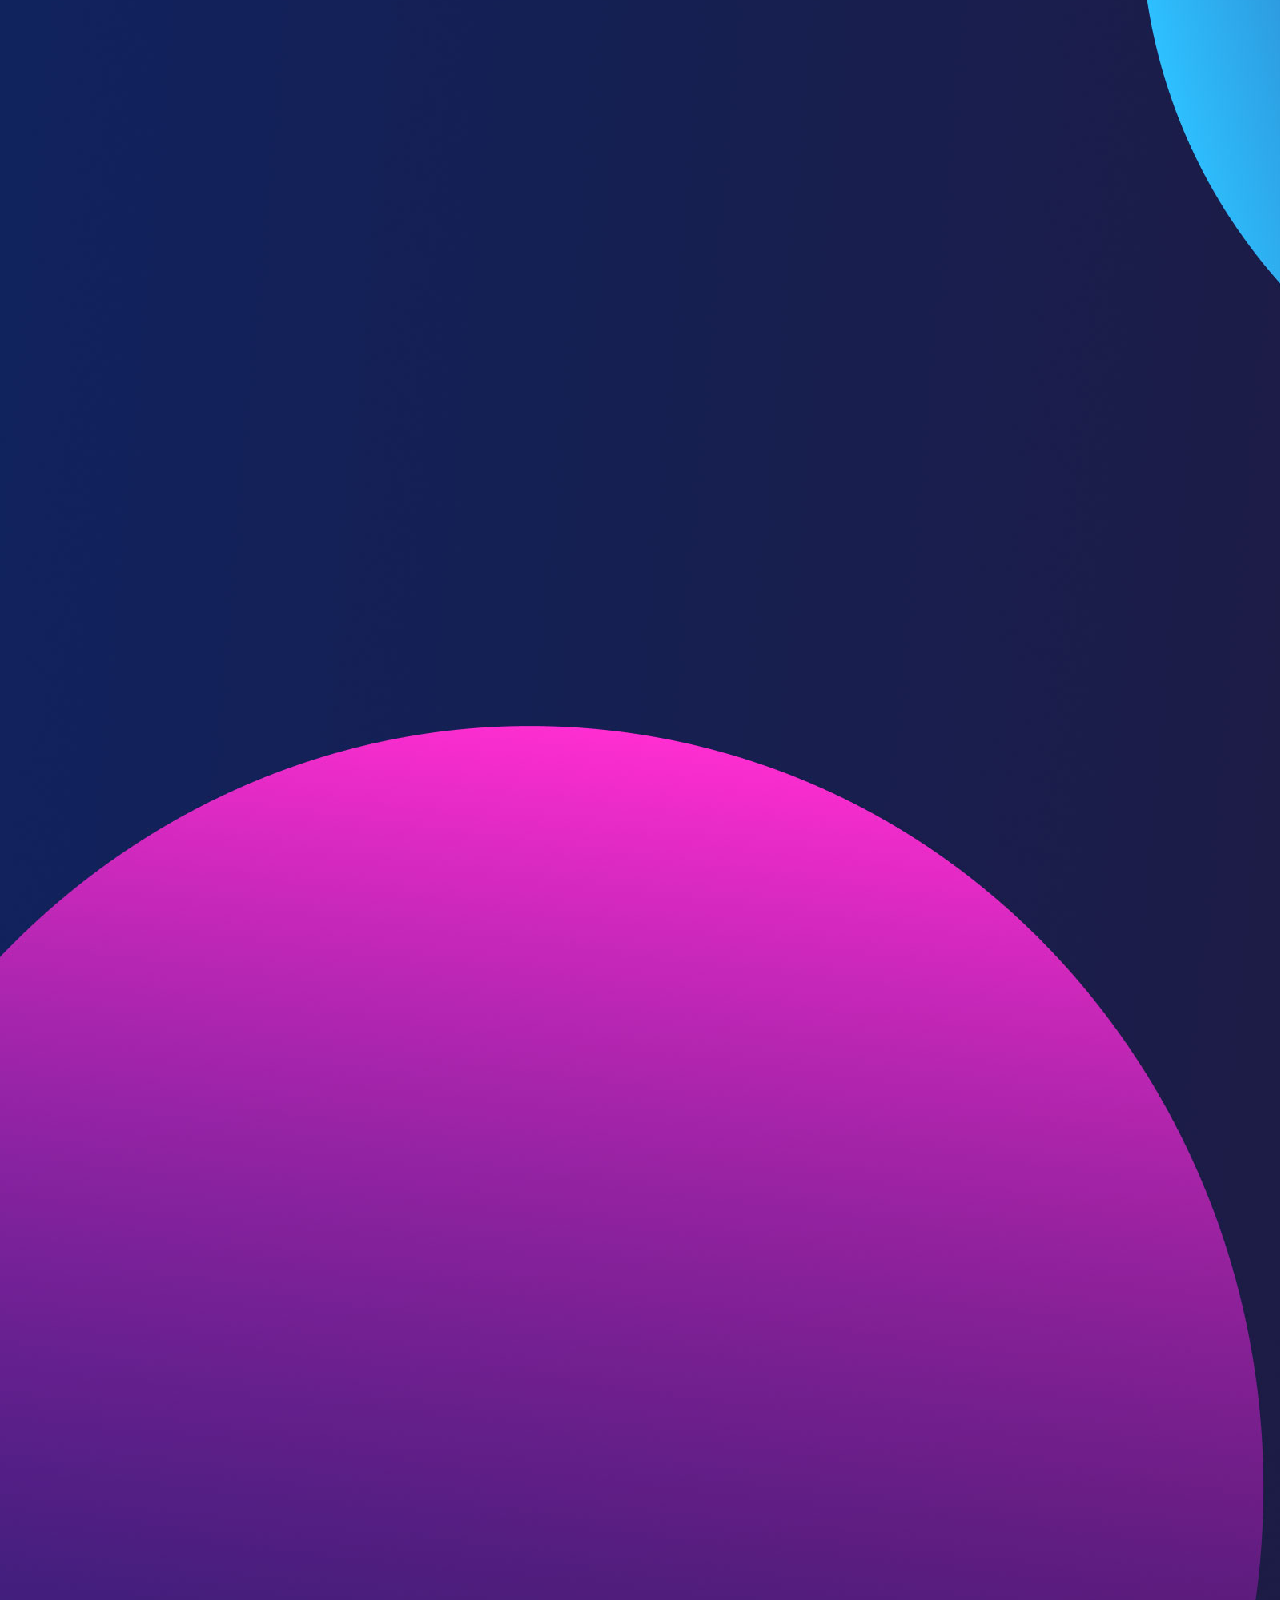
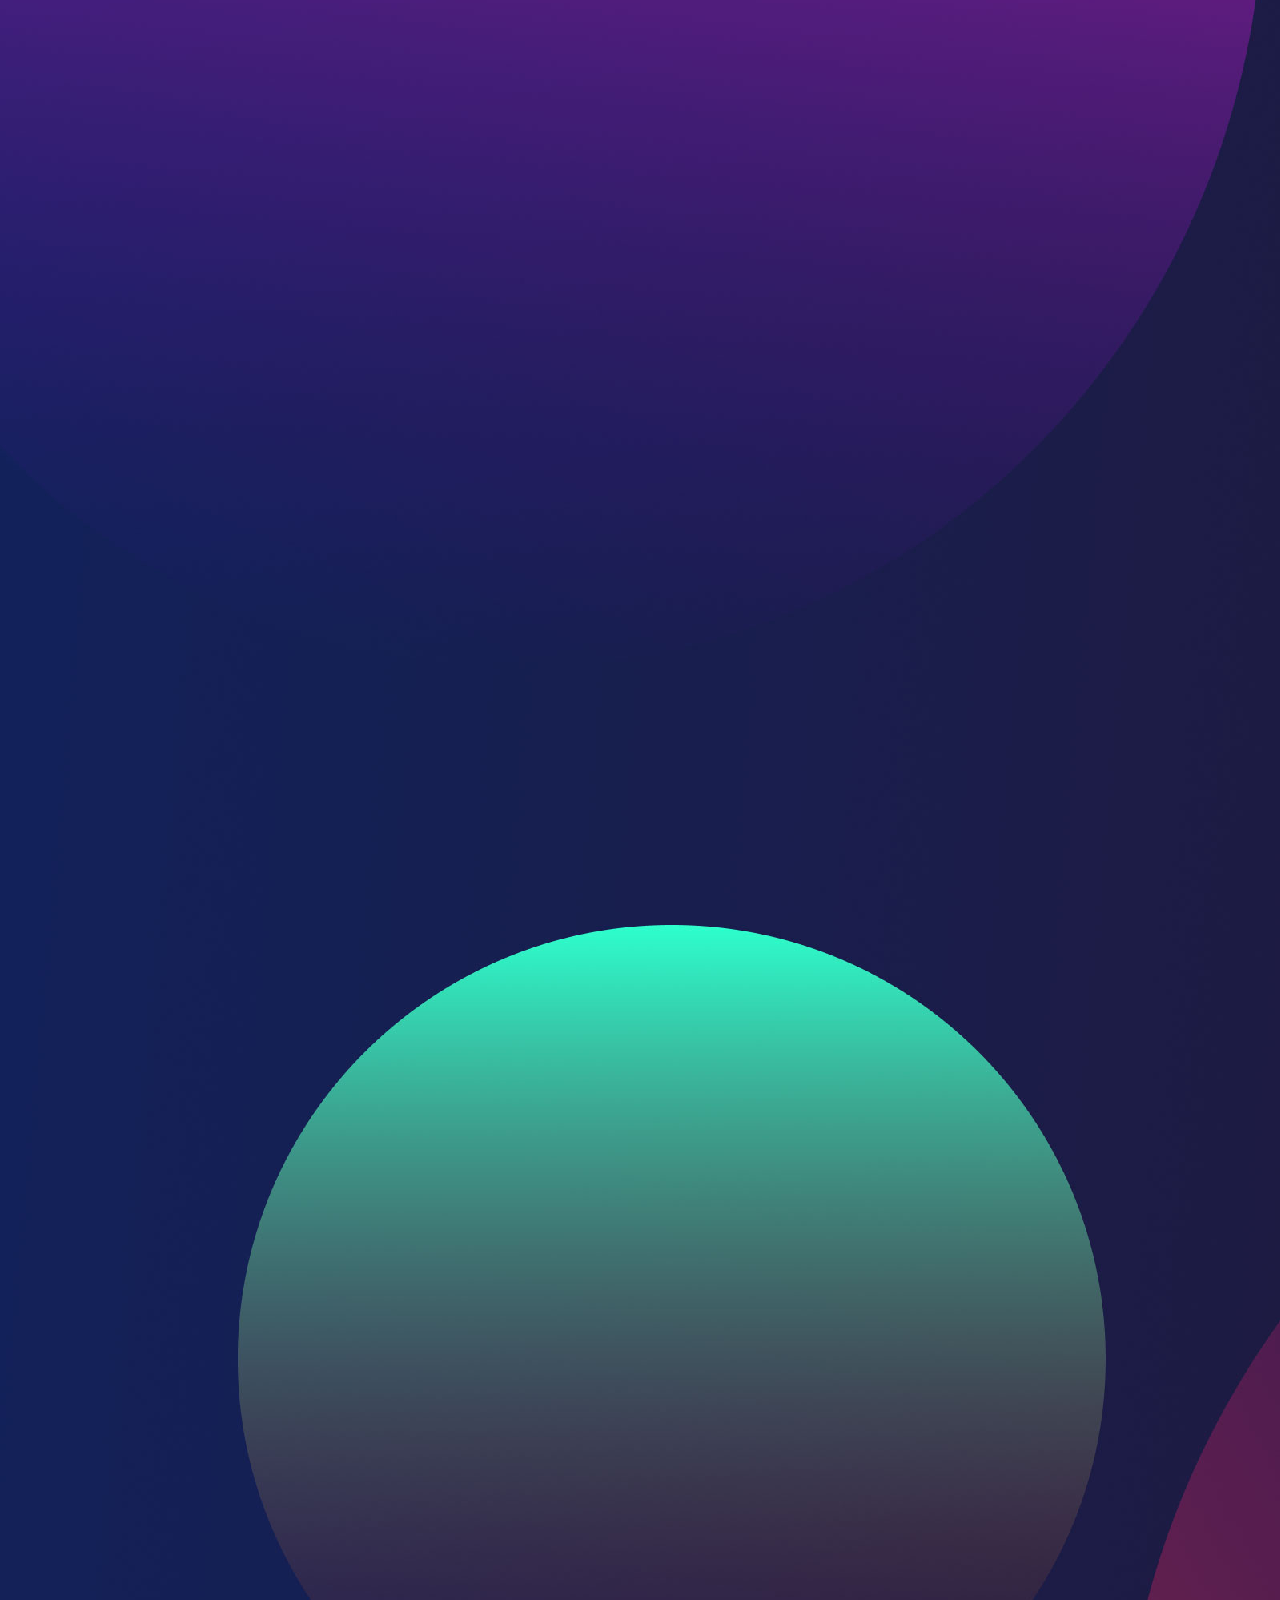
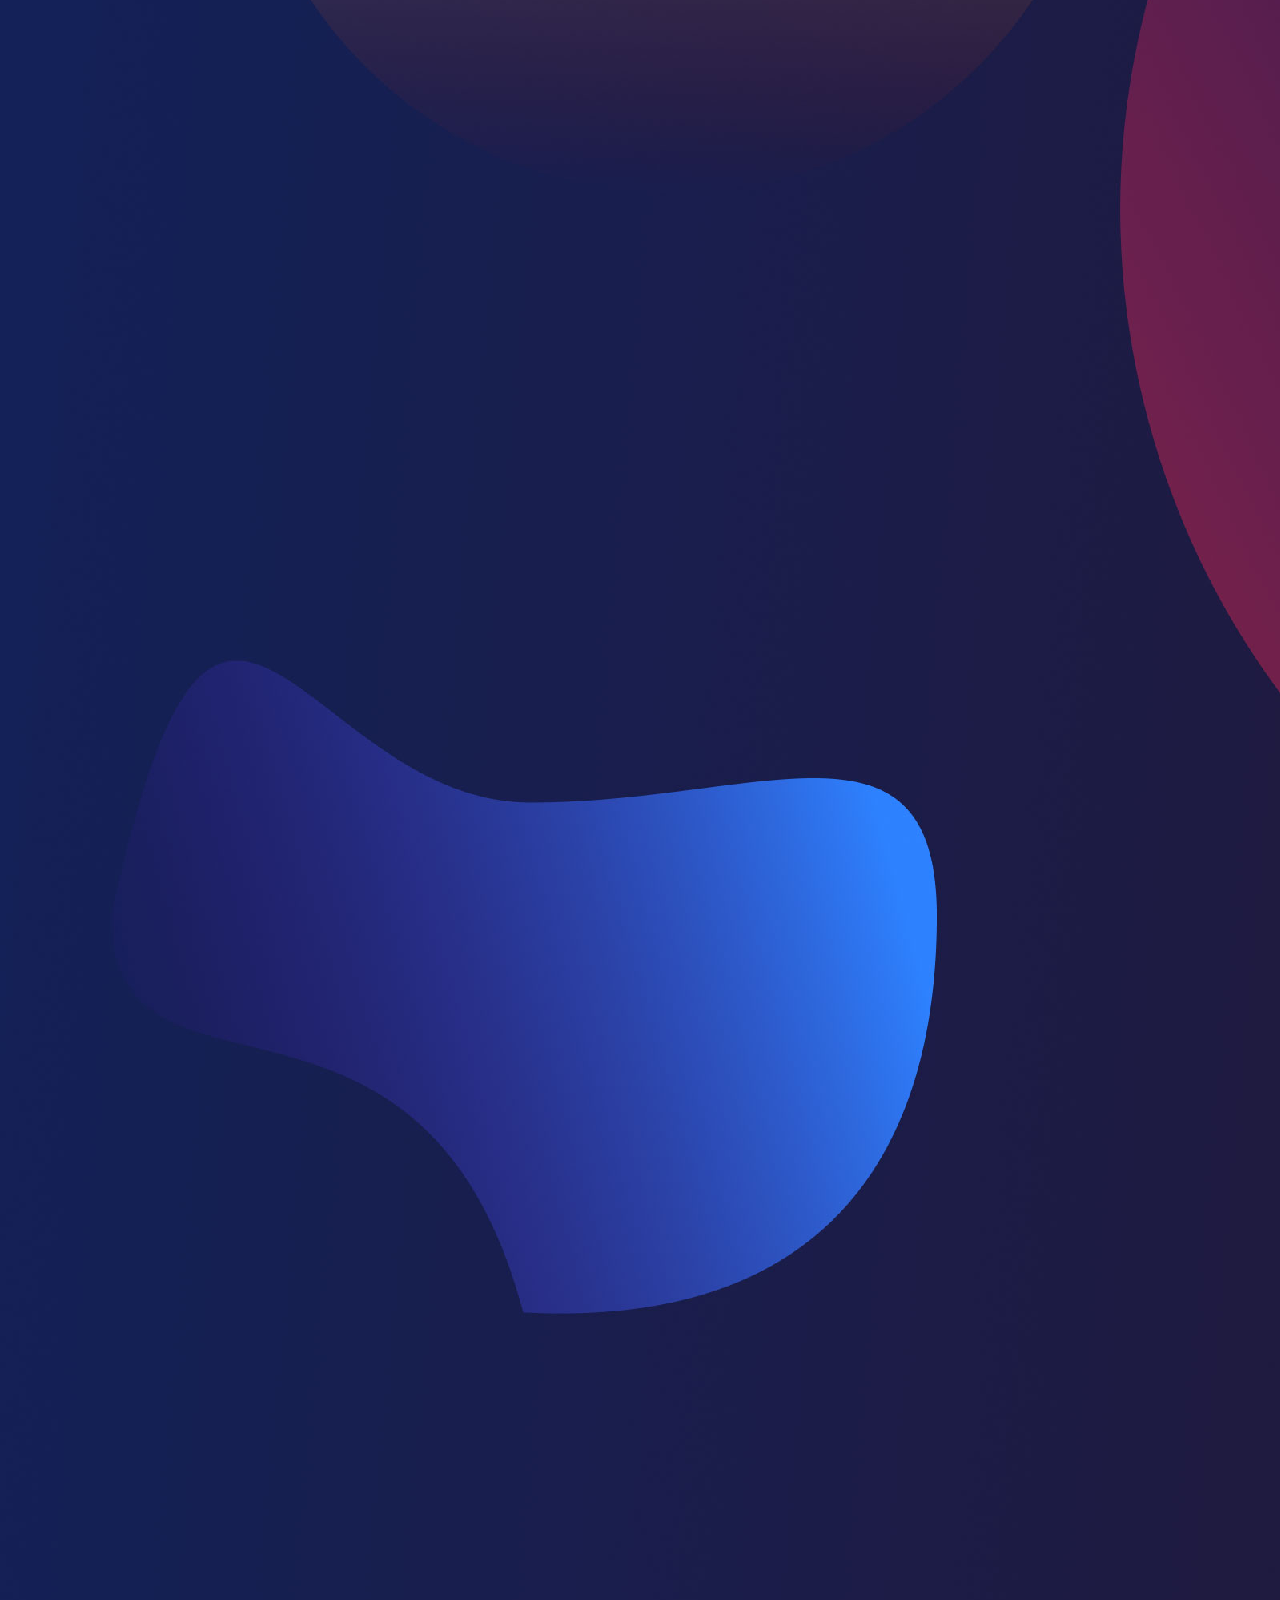
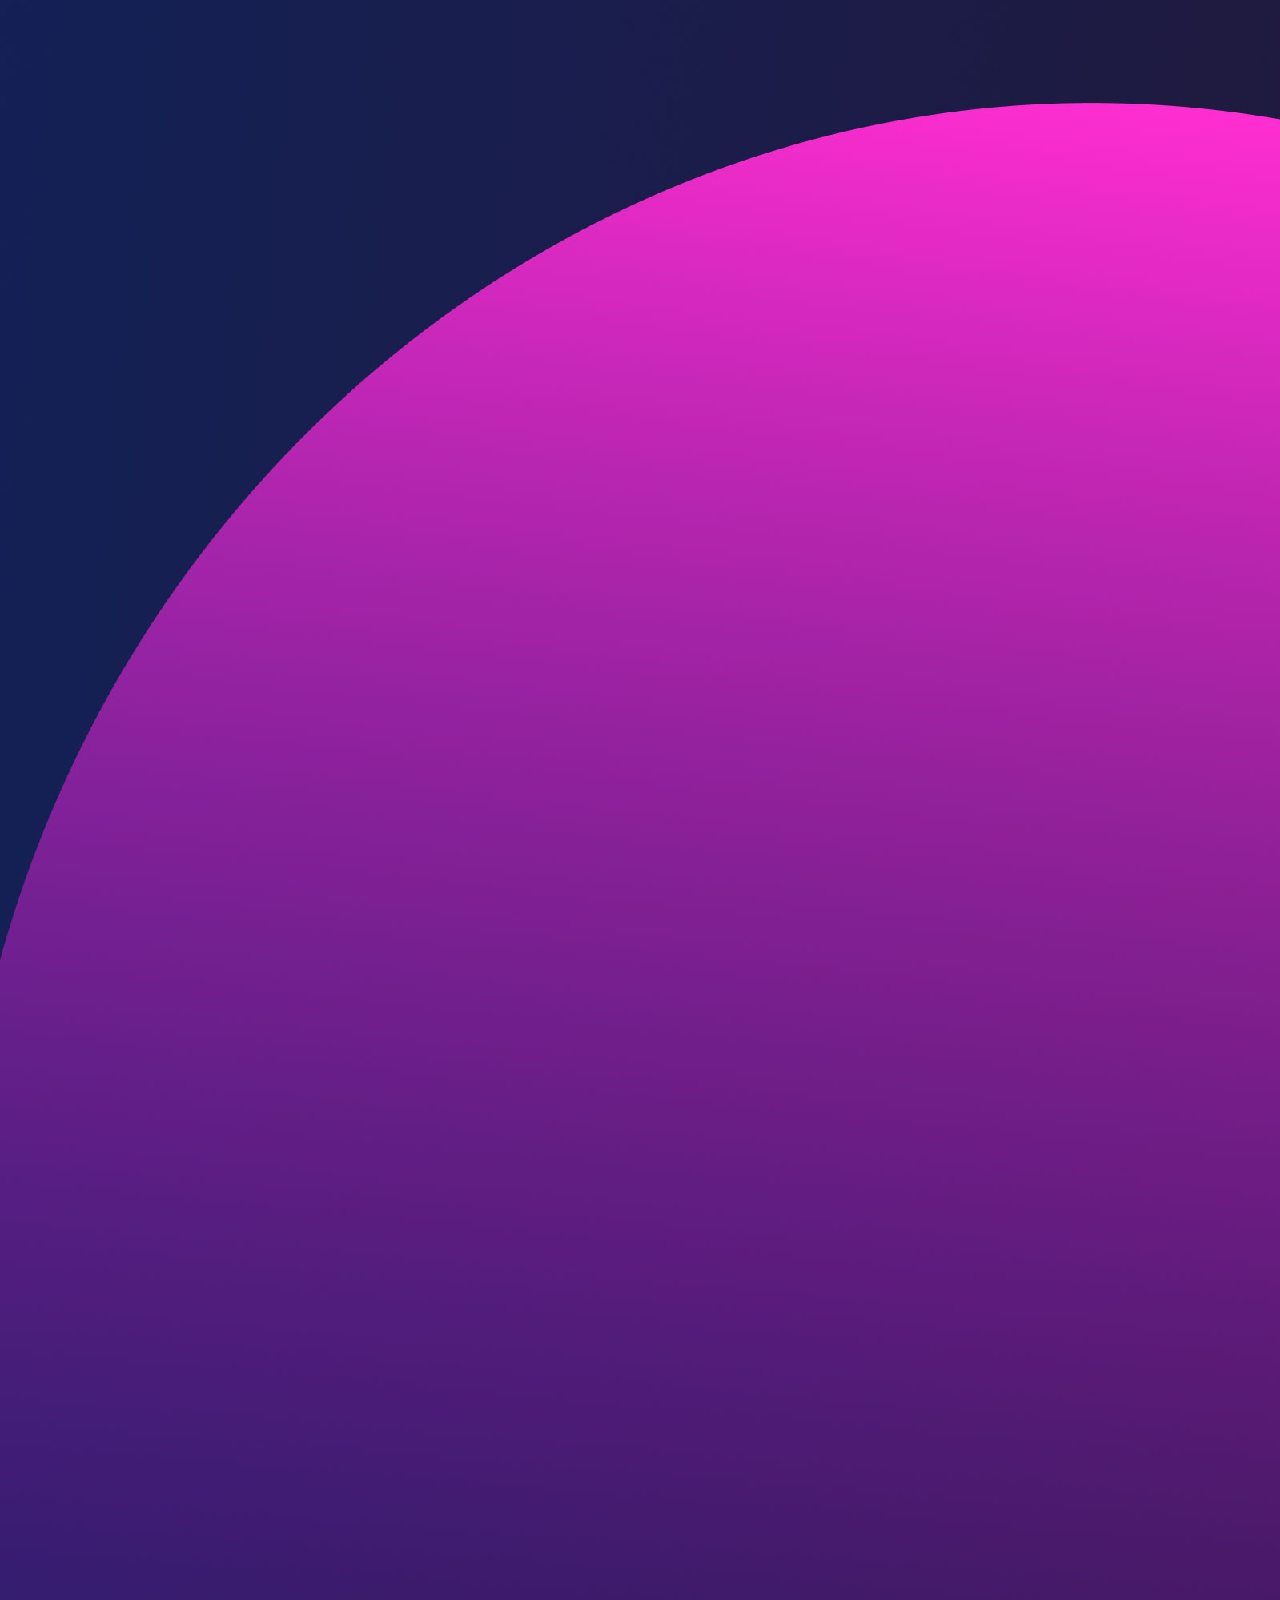
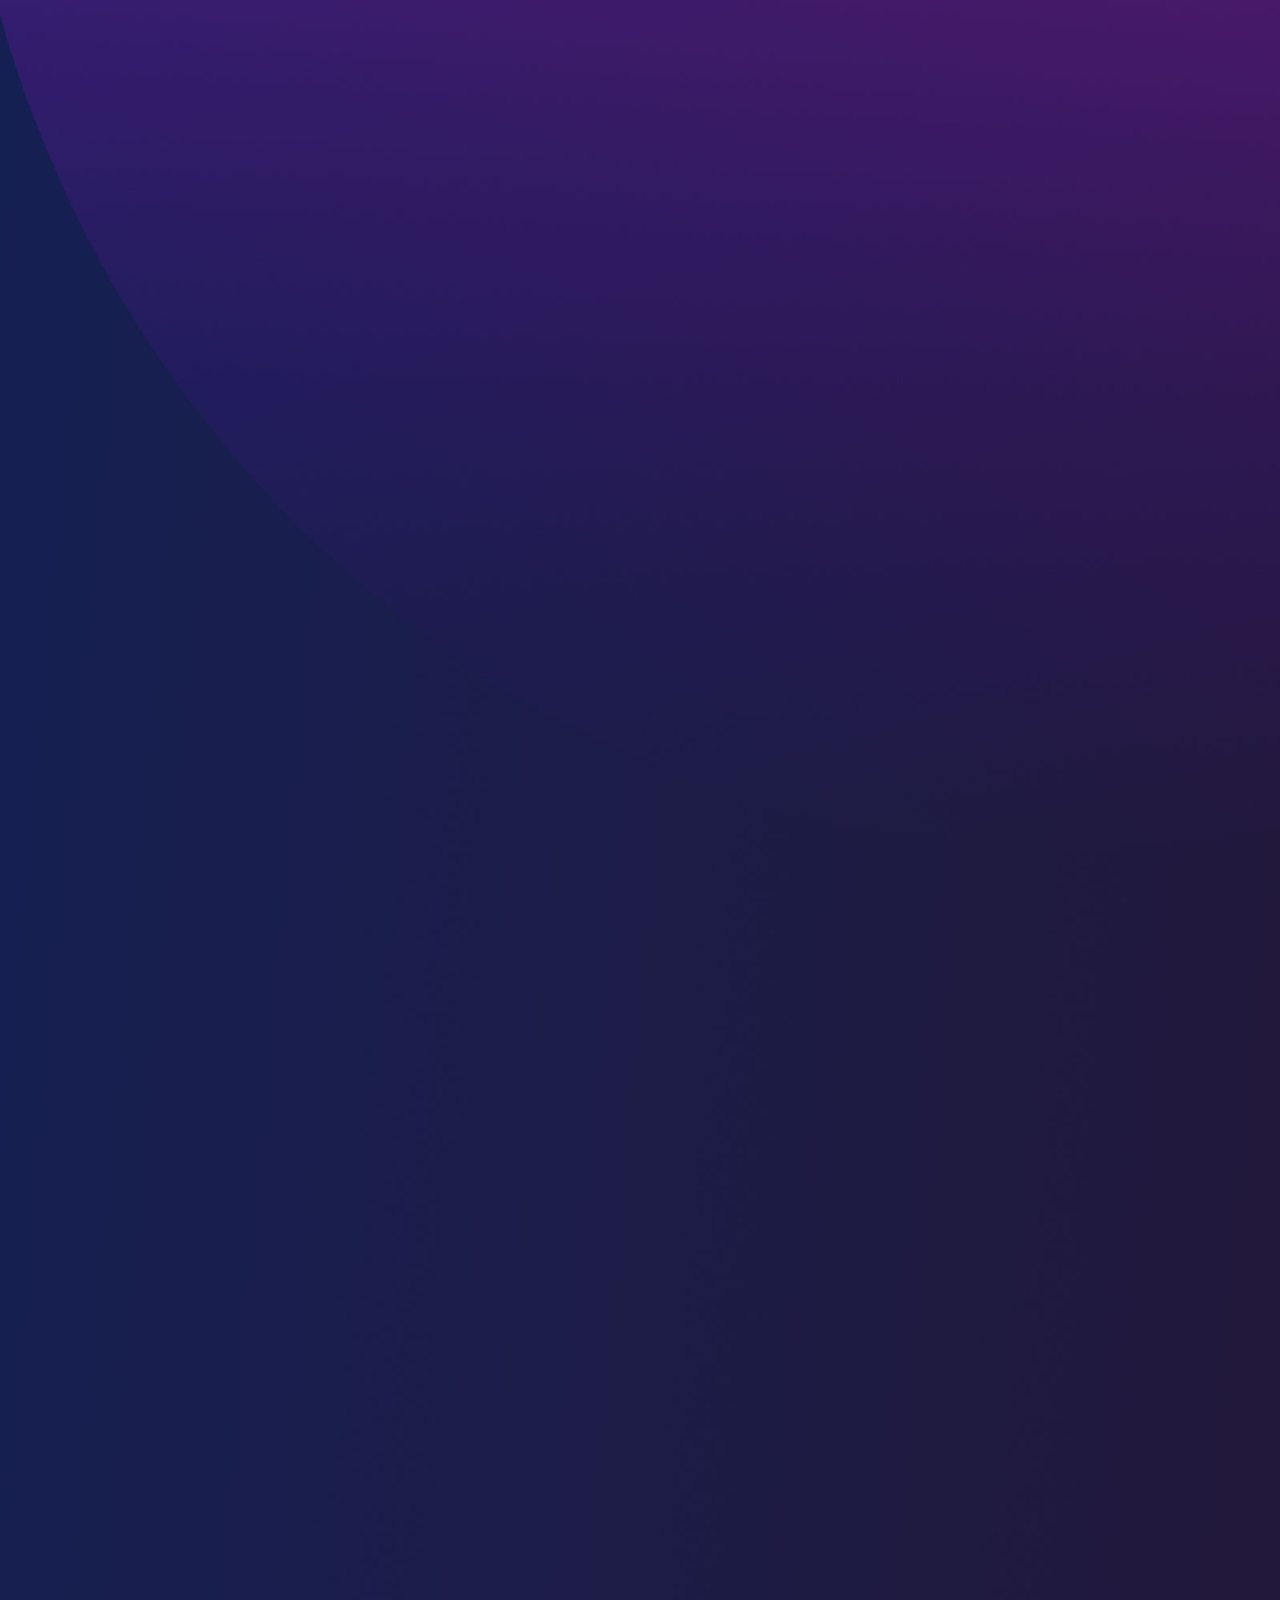
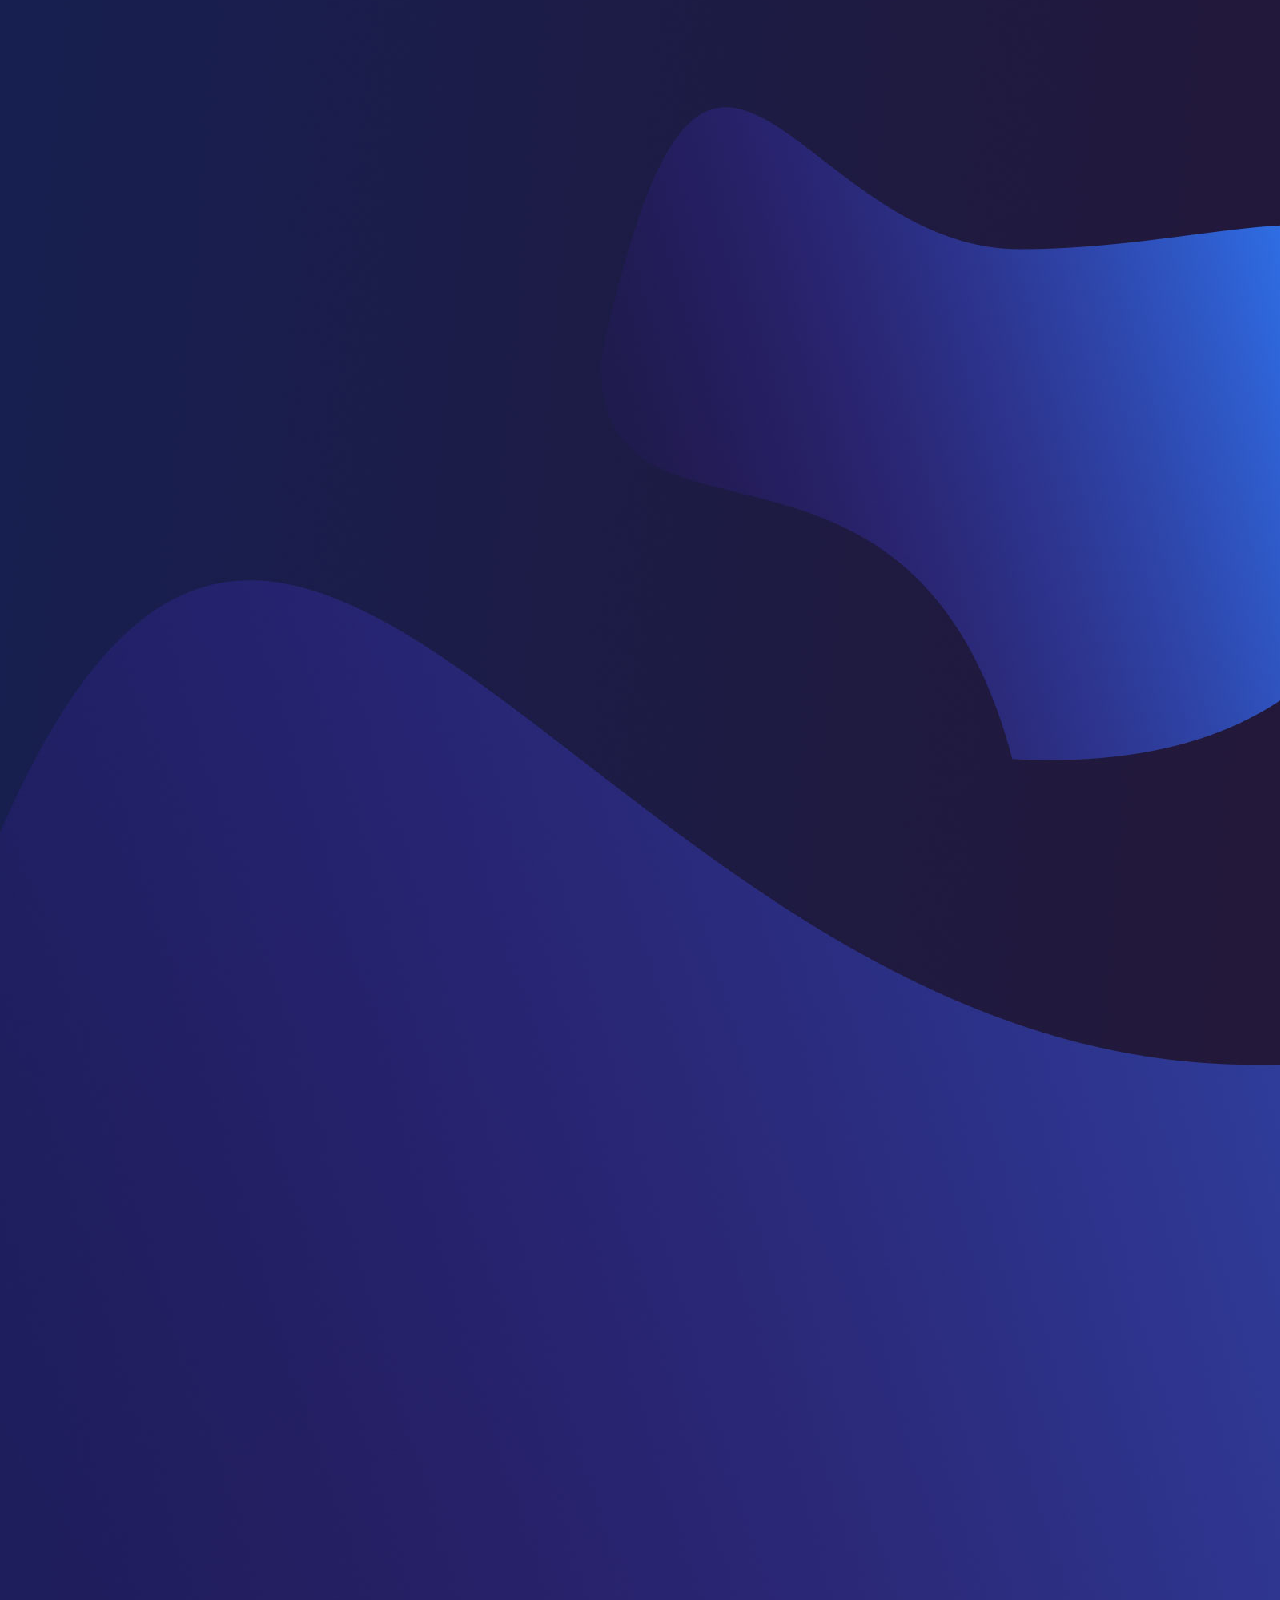
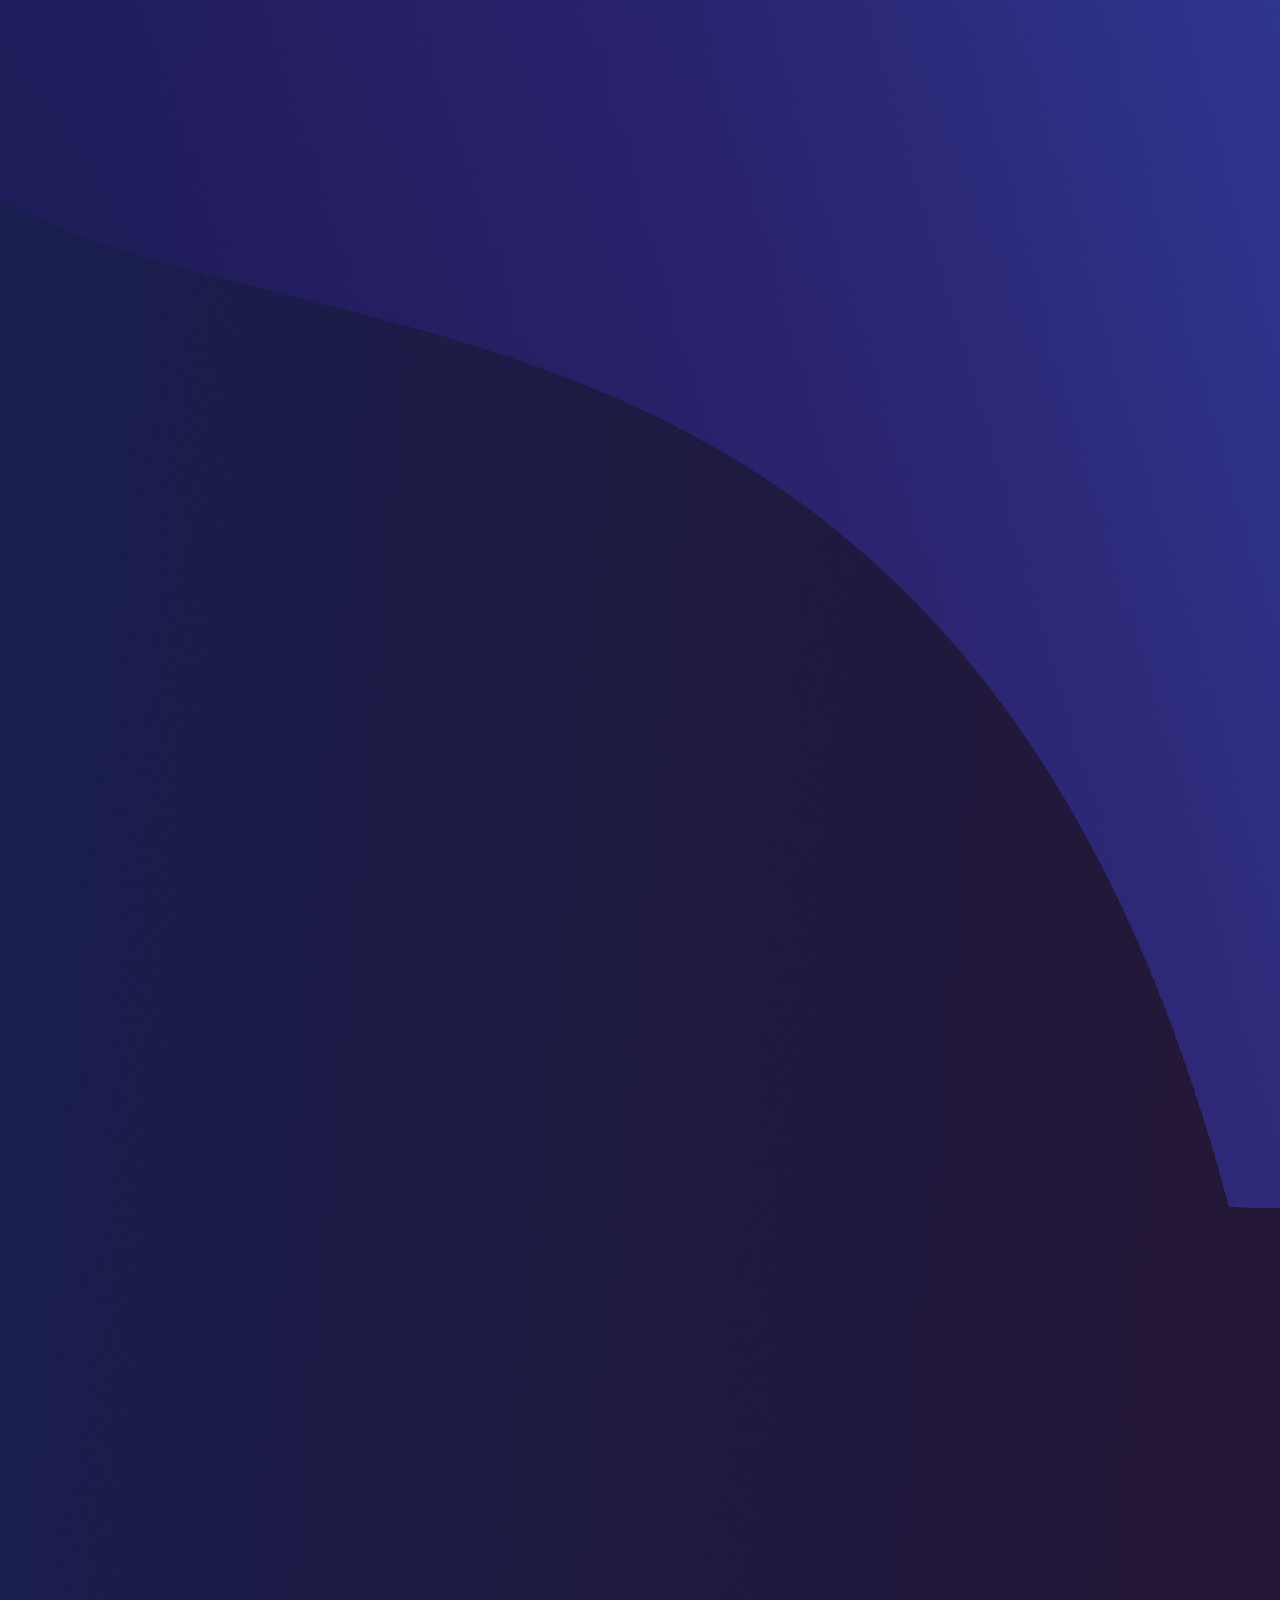
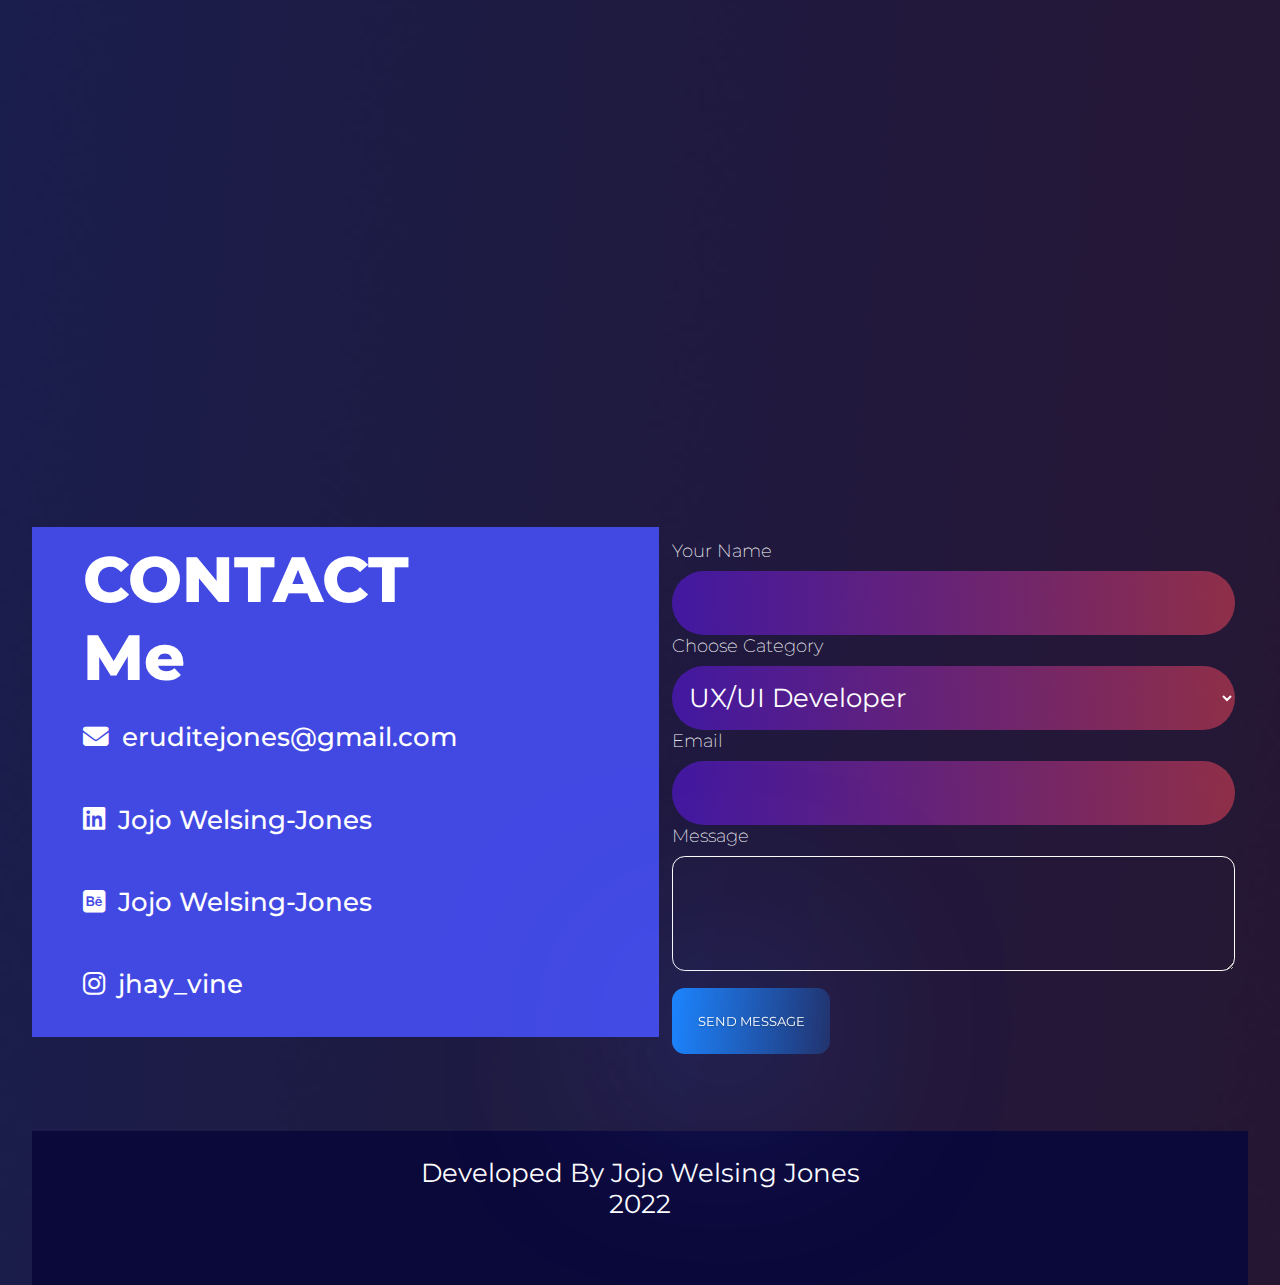
==== commit 66b6ee33: "new changes" ====
--- a/index.html
+++ b/index.html
@@ -45,7 +45,7 @@
             <ul>
                 <li><a href="#main_head">Home</a> </li>
                 <li><a href="#about_me">About</a> </li>
-                <li><a href="">FrontEnd</a> </li>
+                <li><a href="">Front-End</a> </li>
                 <li><a href="#ux_ui">UX&UI</a> </li>
                 <li><a href="#contact">Contact</a> </li>
             </ul>
@@ -55,14 +55,14 @@
             <div class="left">
                 <div class="first"data-aos="zoom-in">
                     <h1>F</h1> 
-                    <p>rontend</p>
+                    <p>ront-End</p>
                 </div>
                 <div class="las" data-aos="zoom-in">
                     <h1 id="ux">&UX/UI</h1> 
                     <h3 id="developer">DEVELOPER</h3> 
 
-                    <p>I am Jojo Welsing-Jones, A  FrontEnd Engineer and Senior UX/UI Developer. 
-                        I Create And Build Creative Designs, Websites, Apps And FrontEnd Interfaces For Any Software Related Projects.  </p>
+                    <p>I am Jojo Welsing-Jones, A  Front-End Engineer and Senior UX/UI Developer. 
+                        I Create And Build Creative Designs, Websites, Apps And Front-End Interfaces For Any Software Related Projects.  </p>
                     
                     
 
@@ -84,7 +84,9 @@
                 <h1 id="ab_me">Me</h1>
                 <img class ="abt_img1"src="Me.JPG" alt="">
                 <div class="ab_info">
-                    <p>My name is Jojo Welsing Jones. I am a highly skilled and motivated individual with a skill proficiency in the fields Design and Programming . I build both aesthetically pleasing and effificent UX/UI Designs and Frontends for software on all platforms(Web, Mobile and Desktop). Because of my broad skills in both design and develpoment, I have the capabilities to embark on projects right from the ideation stage to the developmental stages. <br>I have a Bachelor's Degree In Computer Science and I love building new things</p>
+                    <p>My name is Jojo Welsing Jones. I am a highly skilled and motivated individual with a skill proficiency in the fields Design and Programming . <br> <br>
+                         I build both aesthetically pleasing and effificent UX/UI Designs and Frontends for software on all platforms(Web, Mobile and Desktop).<br> Because of my broad skills in both design and develpoment, I have the capabilities to embark on projects right from the ideation stage to the developmental stages.
+                         <br> <br>I have a Bachelor's Degree In Computer Science and my skills involve Front-End Development, UX/UI Design, UX/UI Research, Product Design and Graphics Design.</p>
                     <a href="RESUME.pdf"><button> Download Resume  </button></a>
                 </div>
             </div>
@@ -108,9 +110,11 @@
                      I Research, Develop, Engineer And Build User Interfaces. 
                     With a background in Animation, 3D modeling and Design, I am able to create 
                     design assets and animations which streamlines the development of UX/UI design workflow. 
+                    
                     </p>
             </div>
-            <br>
+           
+
             <ol data-aos="fade-up">
                 <li>Figma</li>
                 <li>Illustrator</li>
@@ -118,6 +122,8 @@
                 <li>After Effects(For Advanced UX and Motion Design)</li>
                 <li>Wireframing </li>
                 <li>Protyping</li>
+                <li>Product Design </li>
+                <li>UX/UI Research</li>
                 
                 
             </ol>
--- a/styles.css
+++ b/styles.css
@@ -81,6 +81,7 @@
         
         position: relative;
         
+        
     
     
     }
@@ -92,7 +93,8 @@
     .header{
 
     
-        width:100%;
+        width:95%;
+        
         max-height: 300px;
         height:5vw;
         position: fixed;
@@ -110,7 +112,7 @@
         height: auto;
         display: flex;
         gap:2vw;
-        margin-right: 2vw;
+        margin-right: 3vw;
         align-items: center;
         
     
@@ -145,6 +147,12 @@
         text-decoration: none;
         font-family: "Montserrat";
         transition: 1s ease;
+    }
+
+    a:active{
+        color:rgb(0, 255, 213);
+        font-weight: 600;
+        font-size: 2vw;
     }
 
     a:hover{
@@ -156,7 +164,7 @@
     }
 
     .main_head{
-        margin-top:3vw;
+        margin-top:8vw;
         width:100%;
         height:auto;
         display: flex;
@@ -275,7 +283,7 @@
         display: flex;
         justify-content: space-around;
         flex-direction: row-reverse;
-        gap:20px;
+        gap:3vw;
         margin-top:5%;
     
     
@@ -351,11 +359,10 @@
         content: "";
         position: absolute;
         bottom:-4vw;
+        height: 2vw;
         width:30%;
         left:0;
-        
-        border: .7vw solid white;
-
+        background-color: #FFFFFF;
     }
     
  
@@ -723,15 +730,19 @@
   
   @media(max-width:500px){
 
+    .wrapper{
+        width: 100vw;
+    }
     
     .header{
         position: fixed;
      
         flex-direction: column;
         justify-content: space-around;
-   
+        width: 100%;
+        gap:2vw;
         align-items: center;
-        height: 7vw;
+        height: 9vw;
         padding:0;
         z-index: 10;
         
@@ -999,6 +1010,7 @@
     .reach{
         width: 100%;
         text-align: center;
+      
        
         
     }
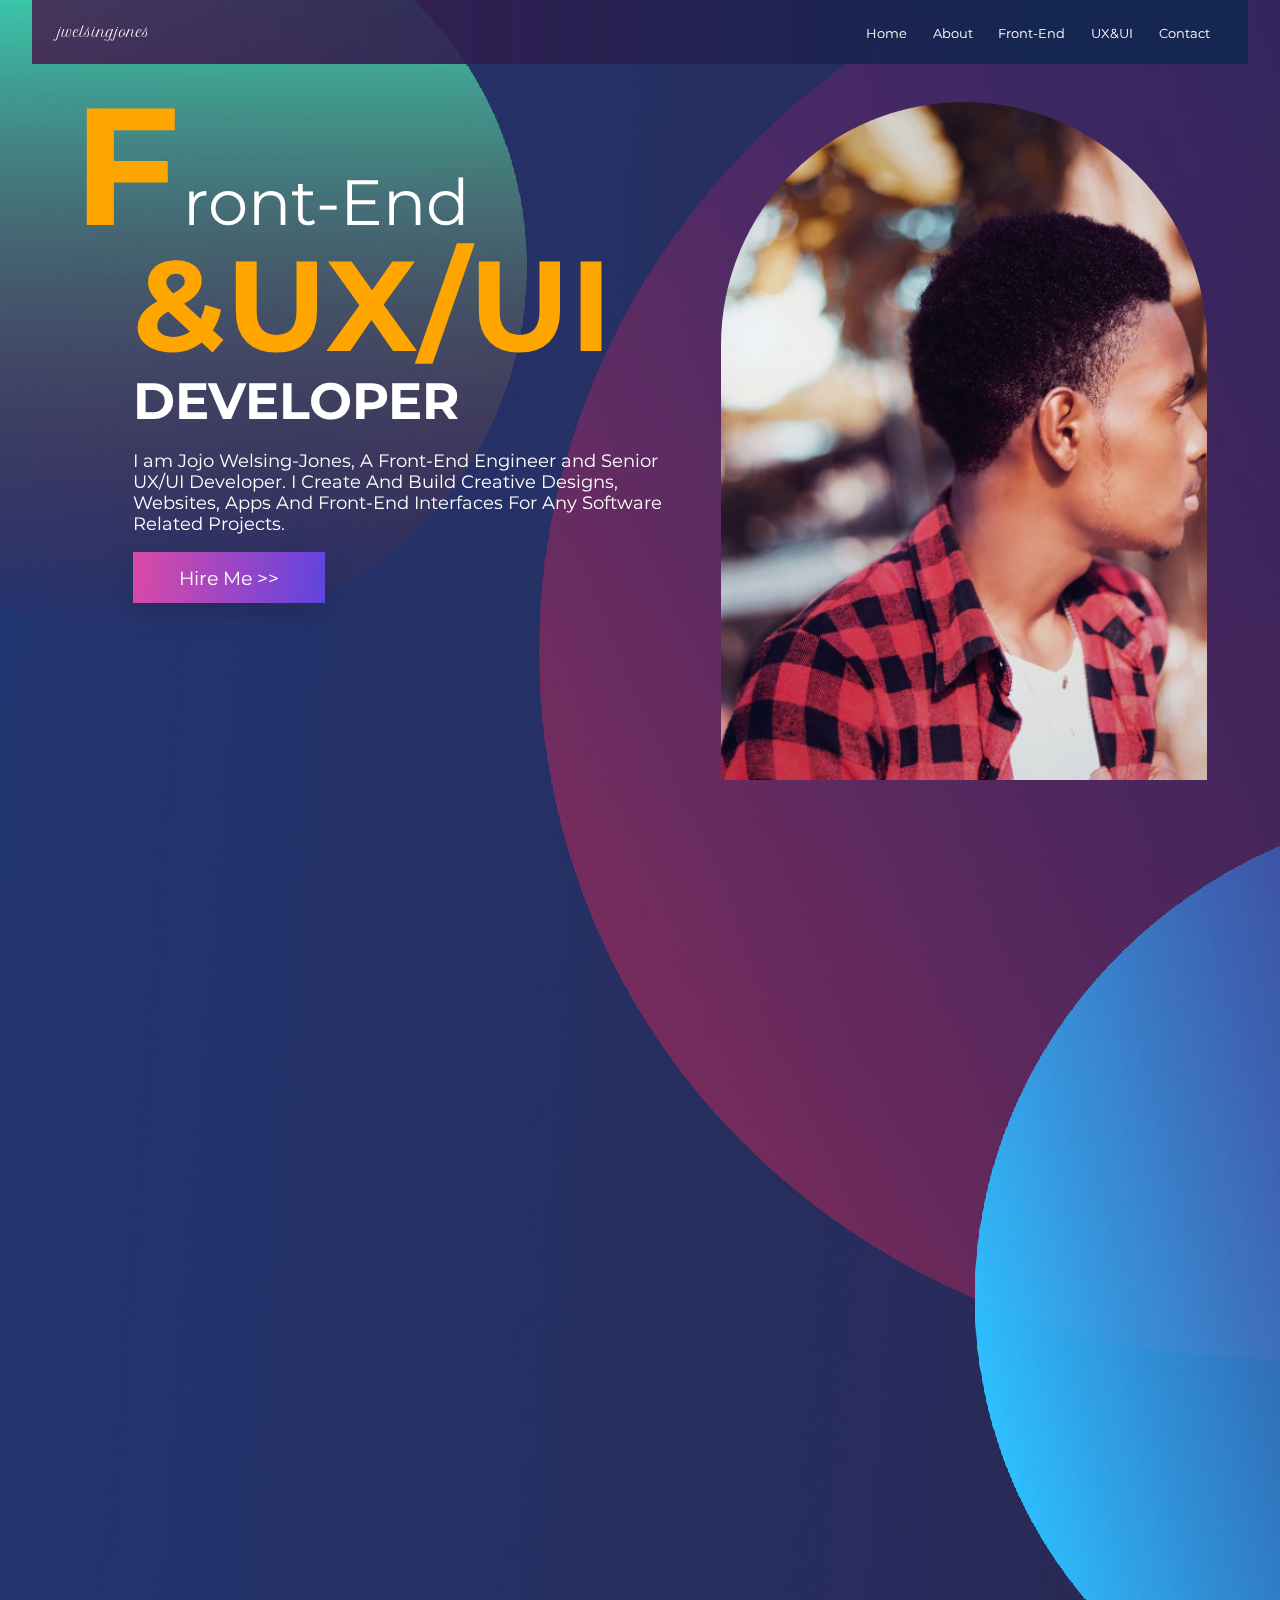
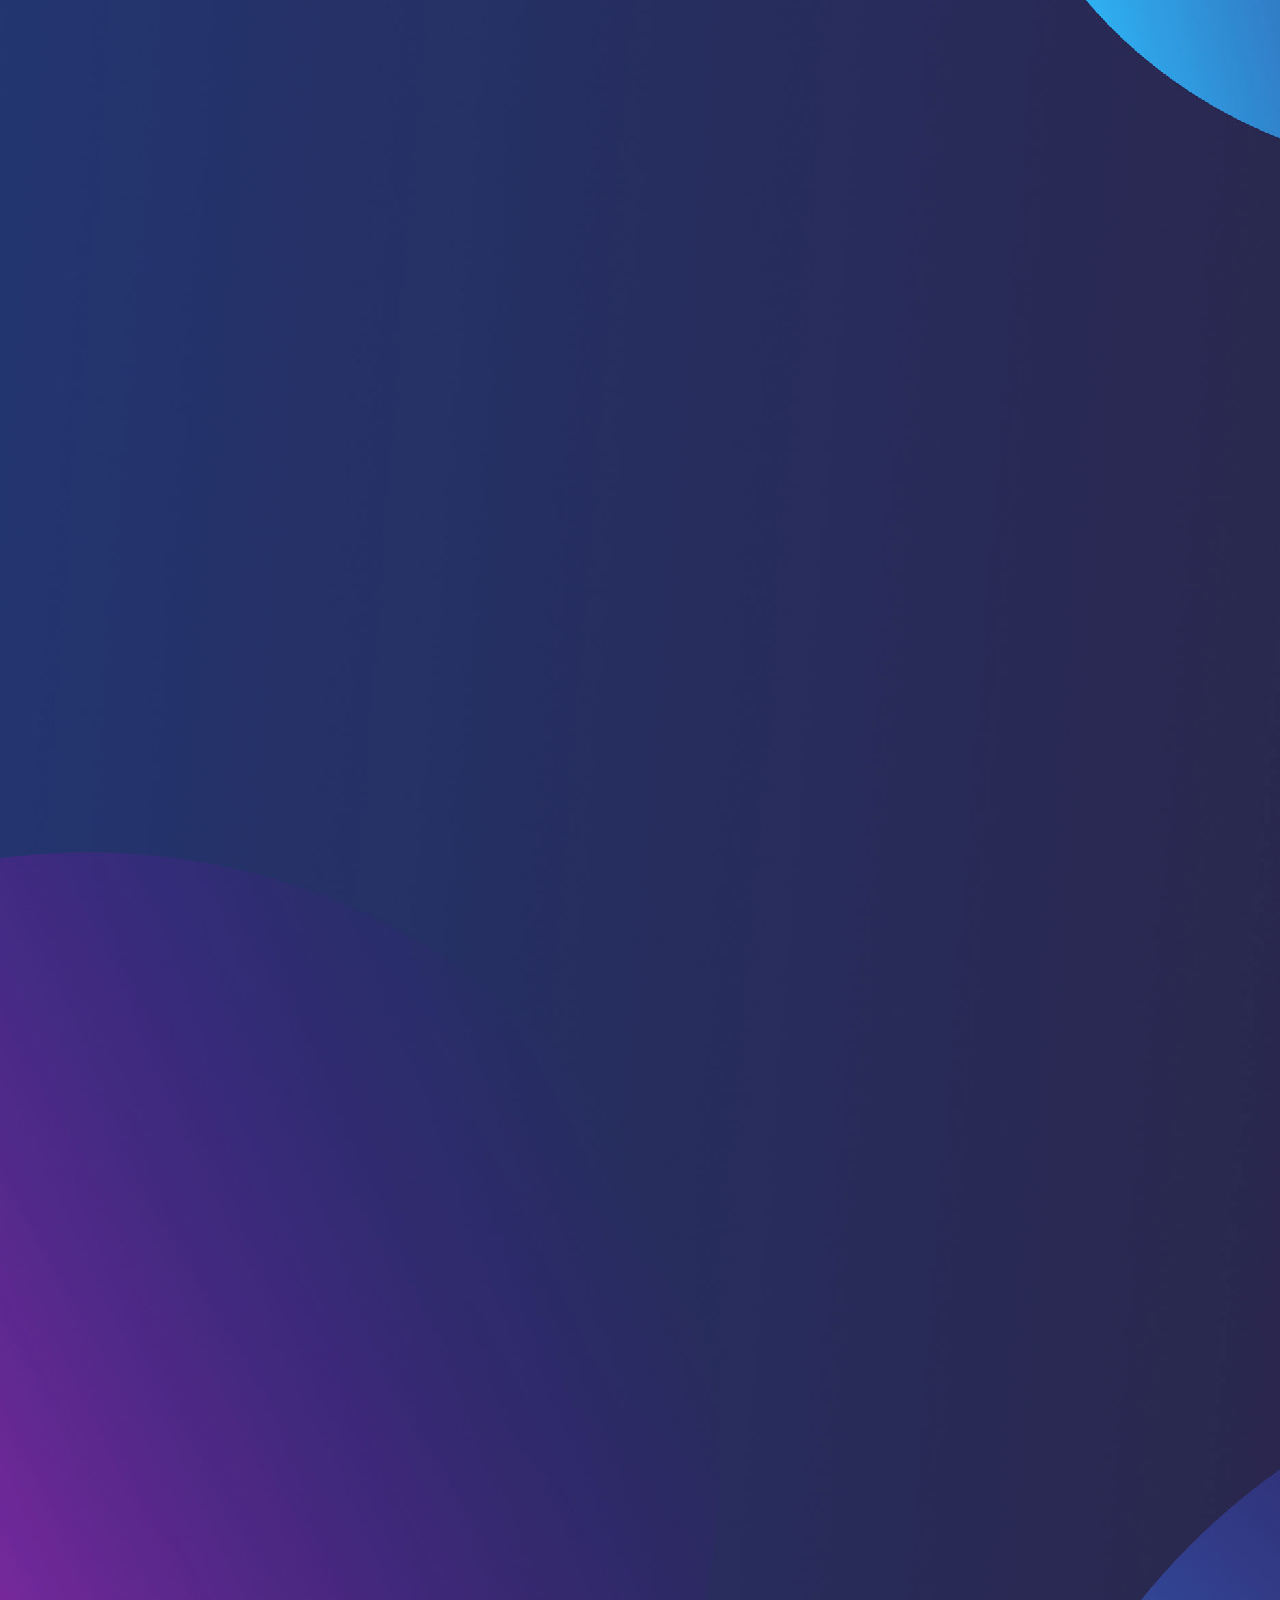
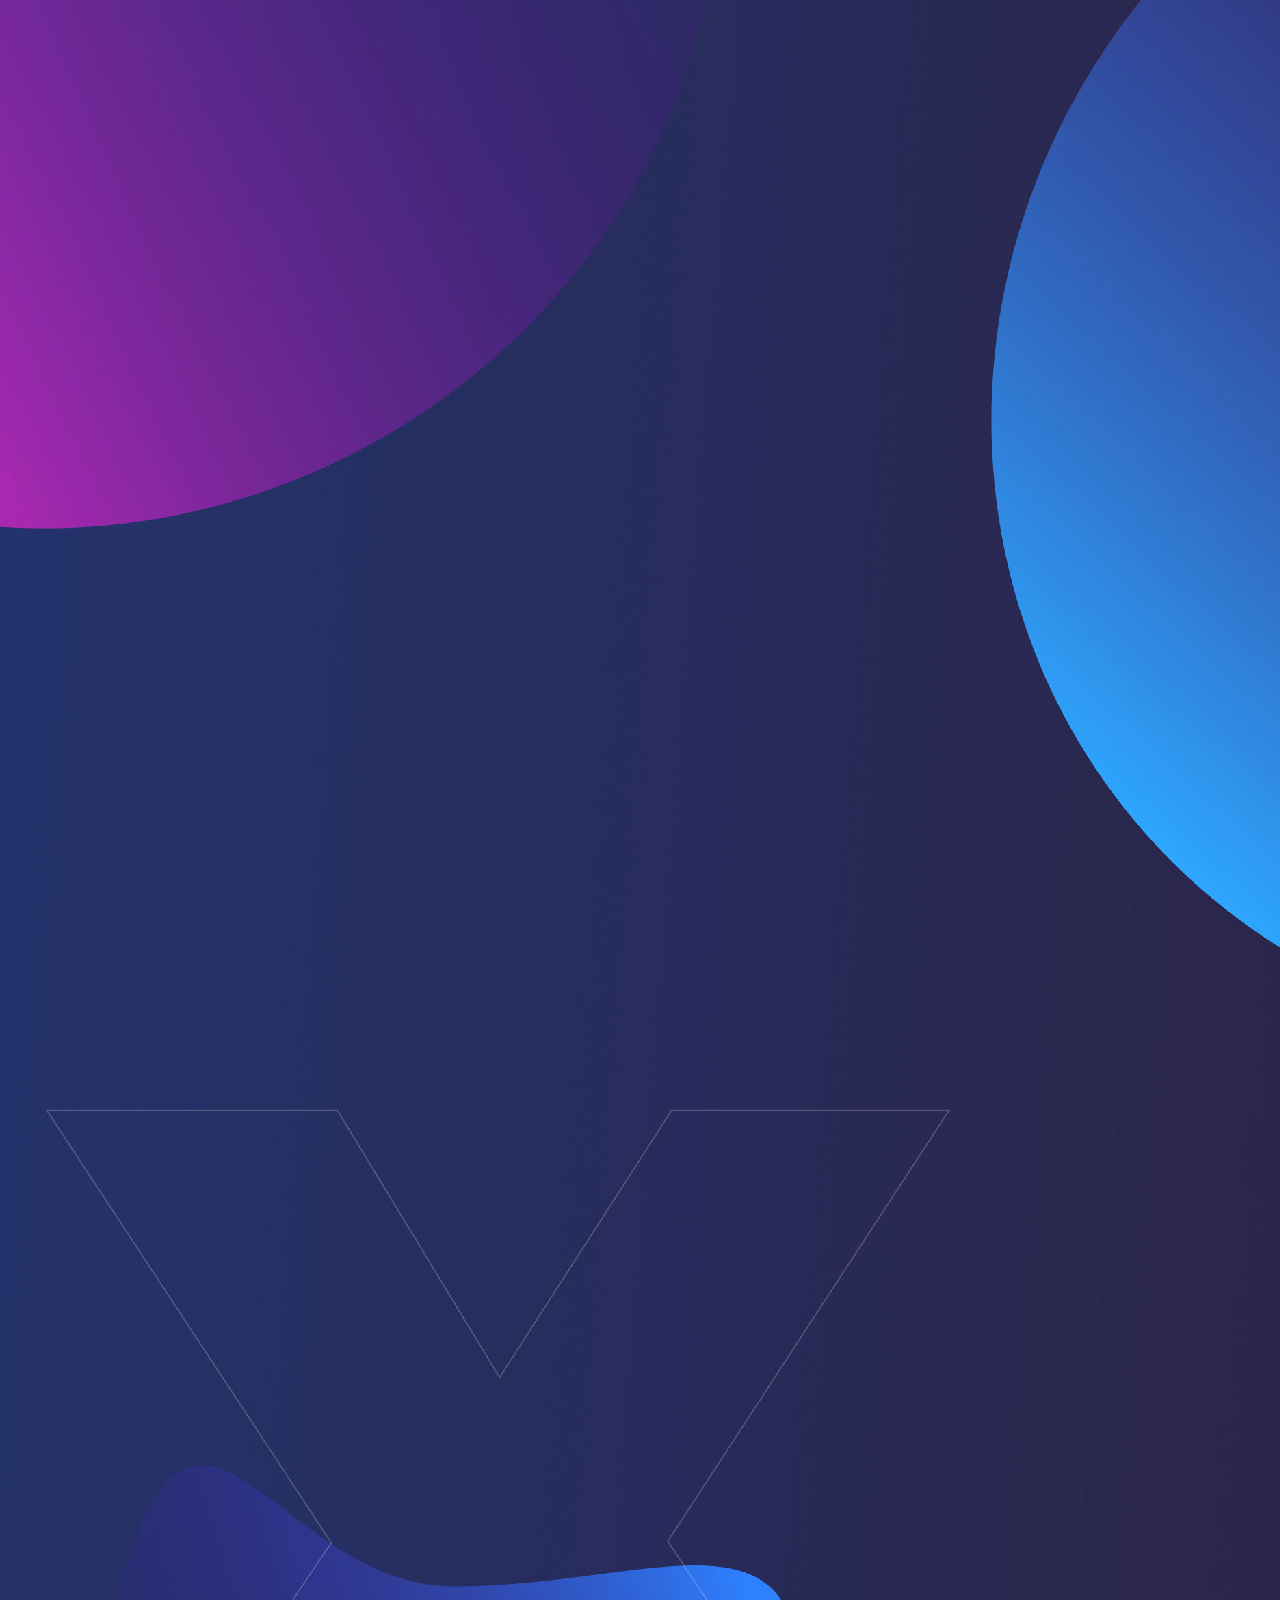
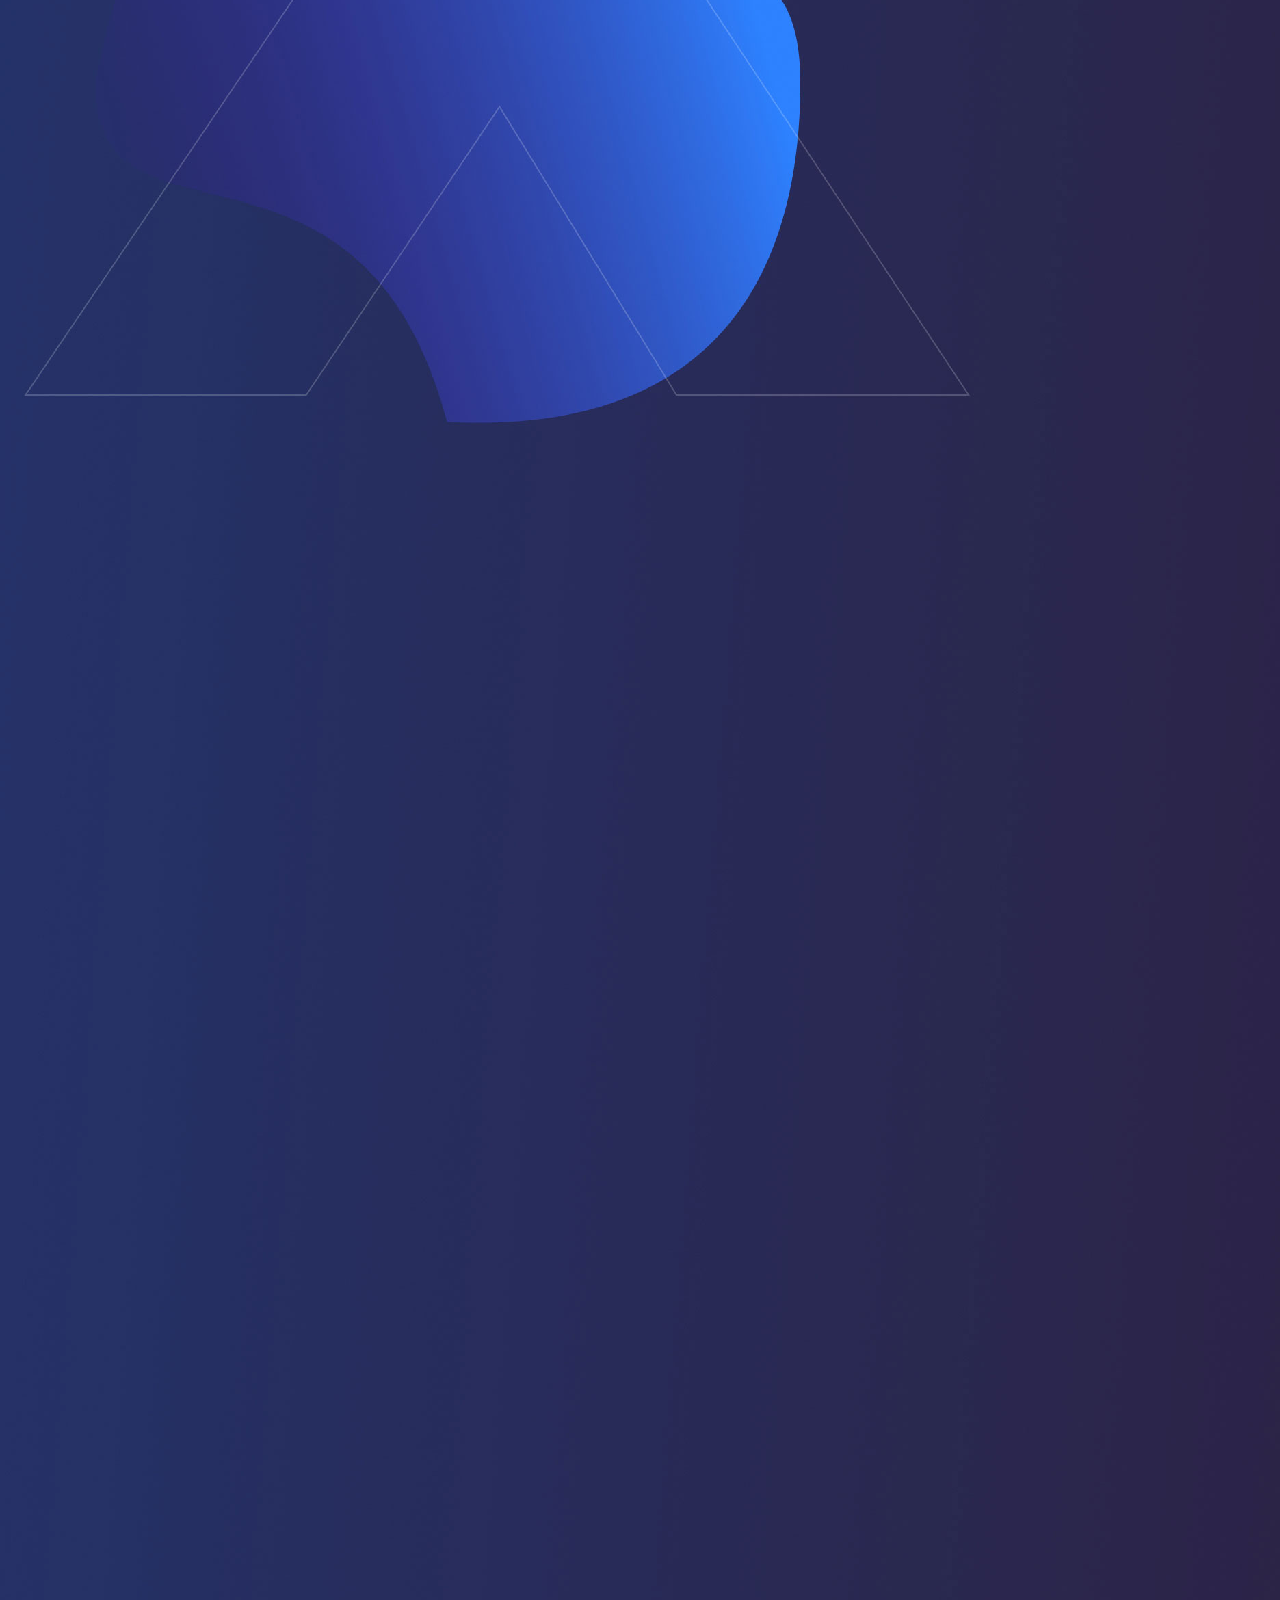
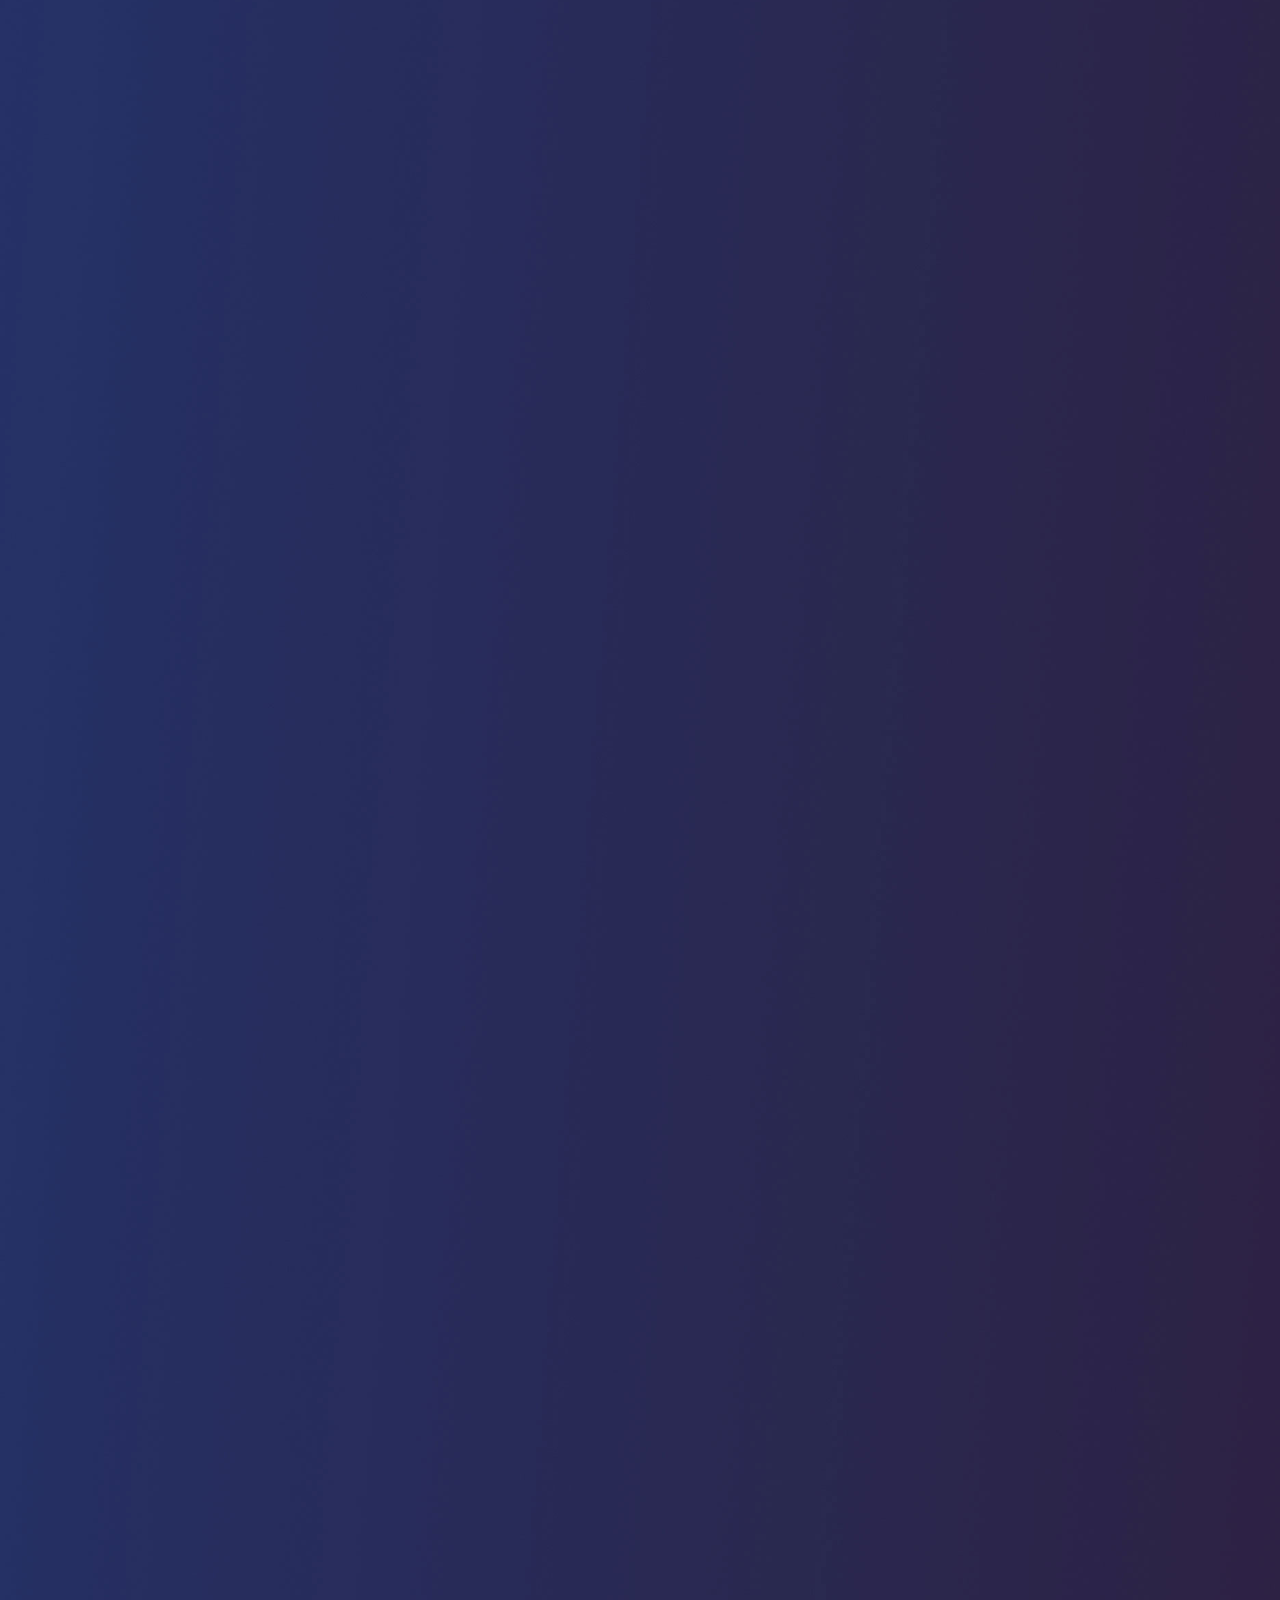
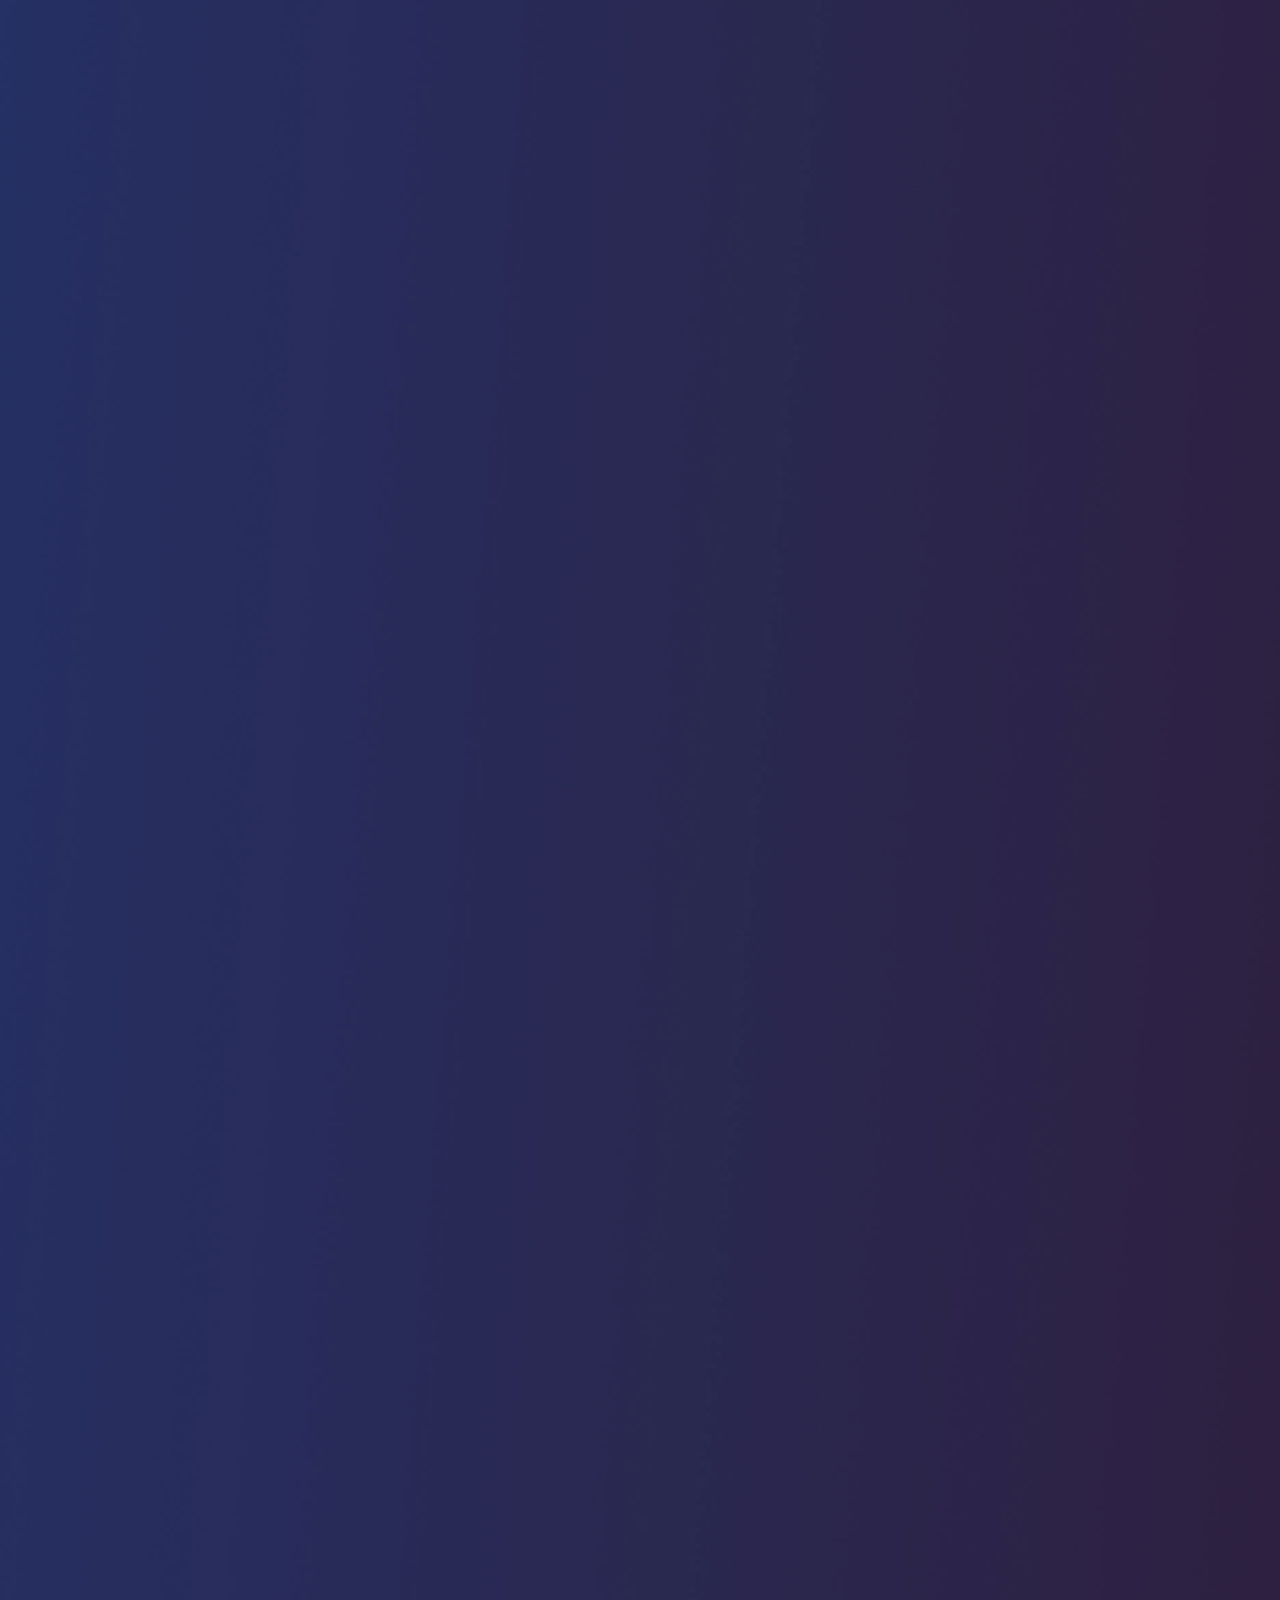
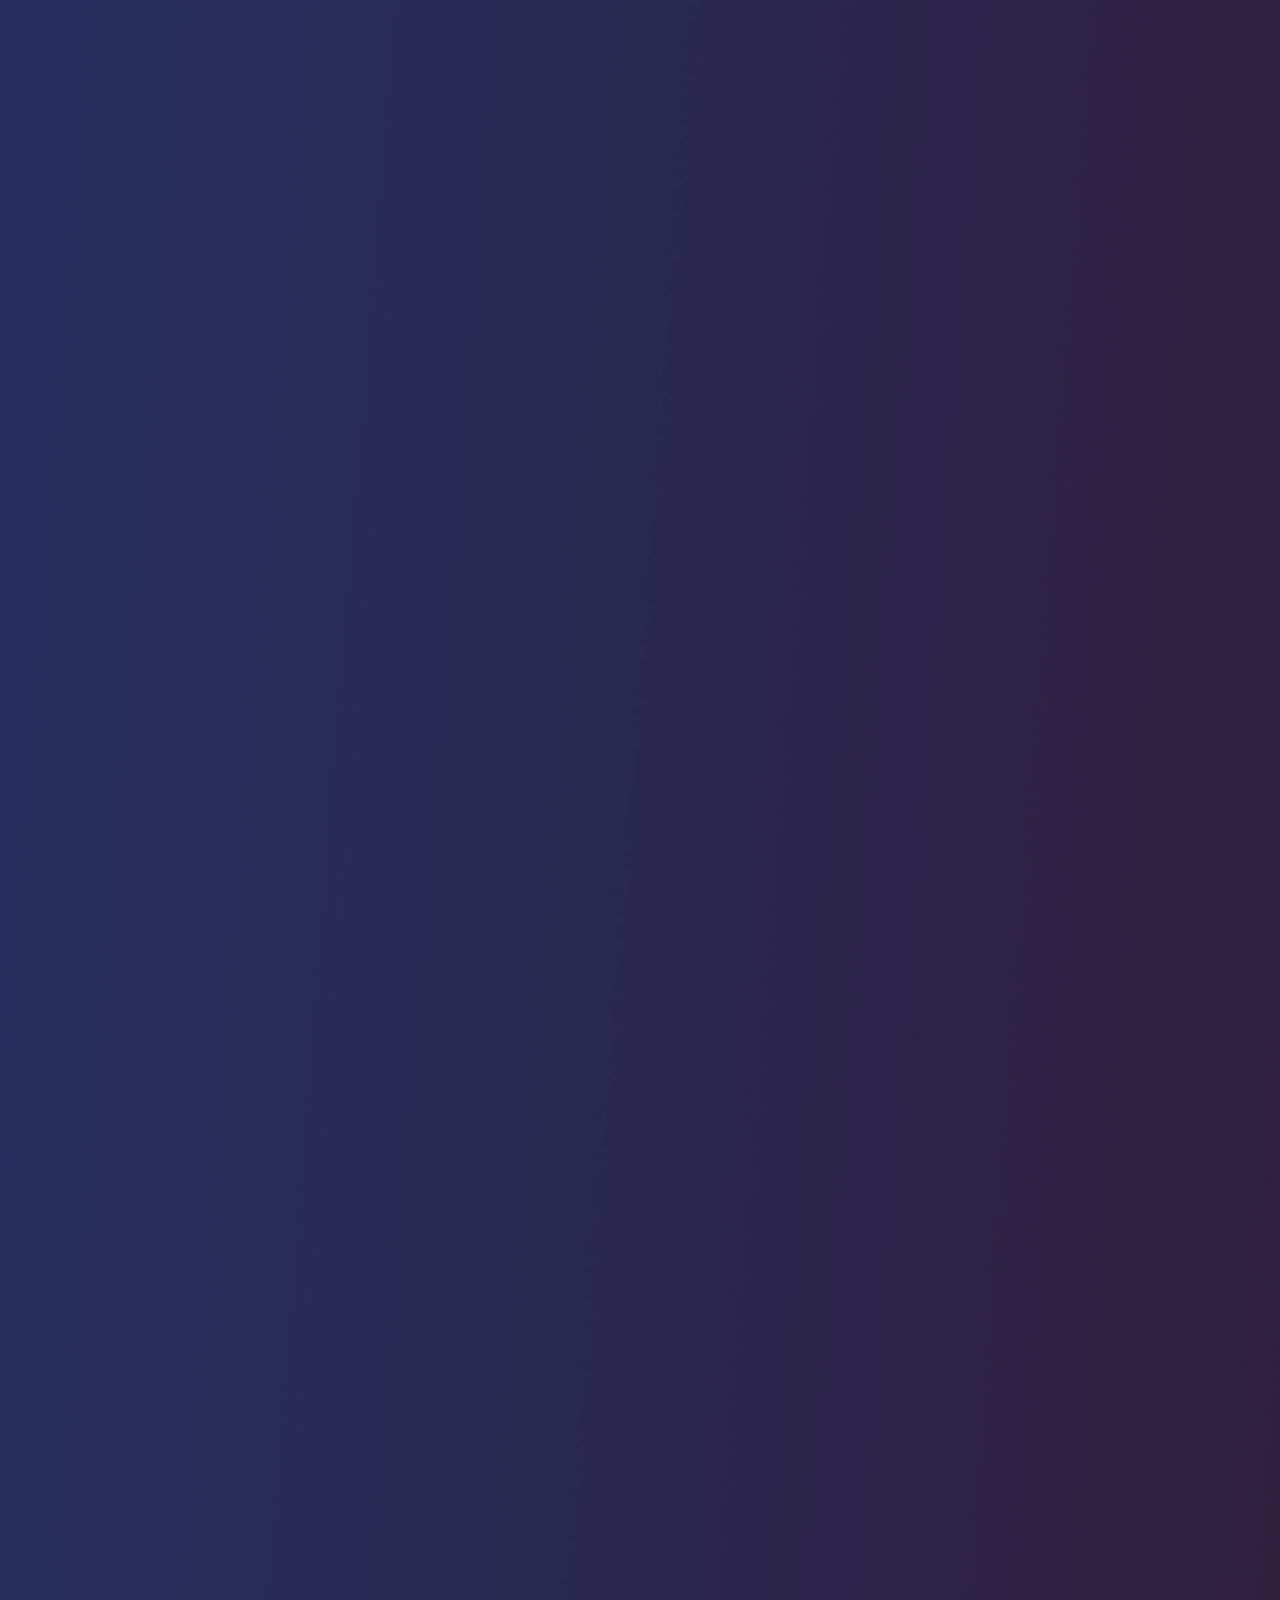
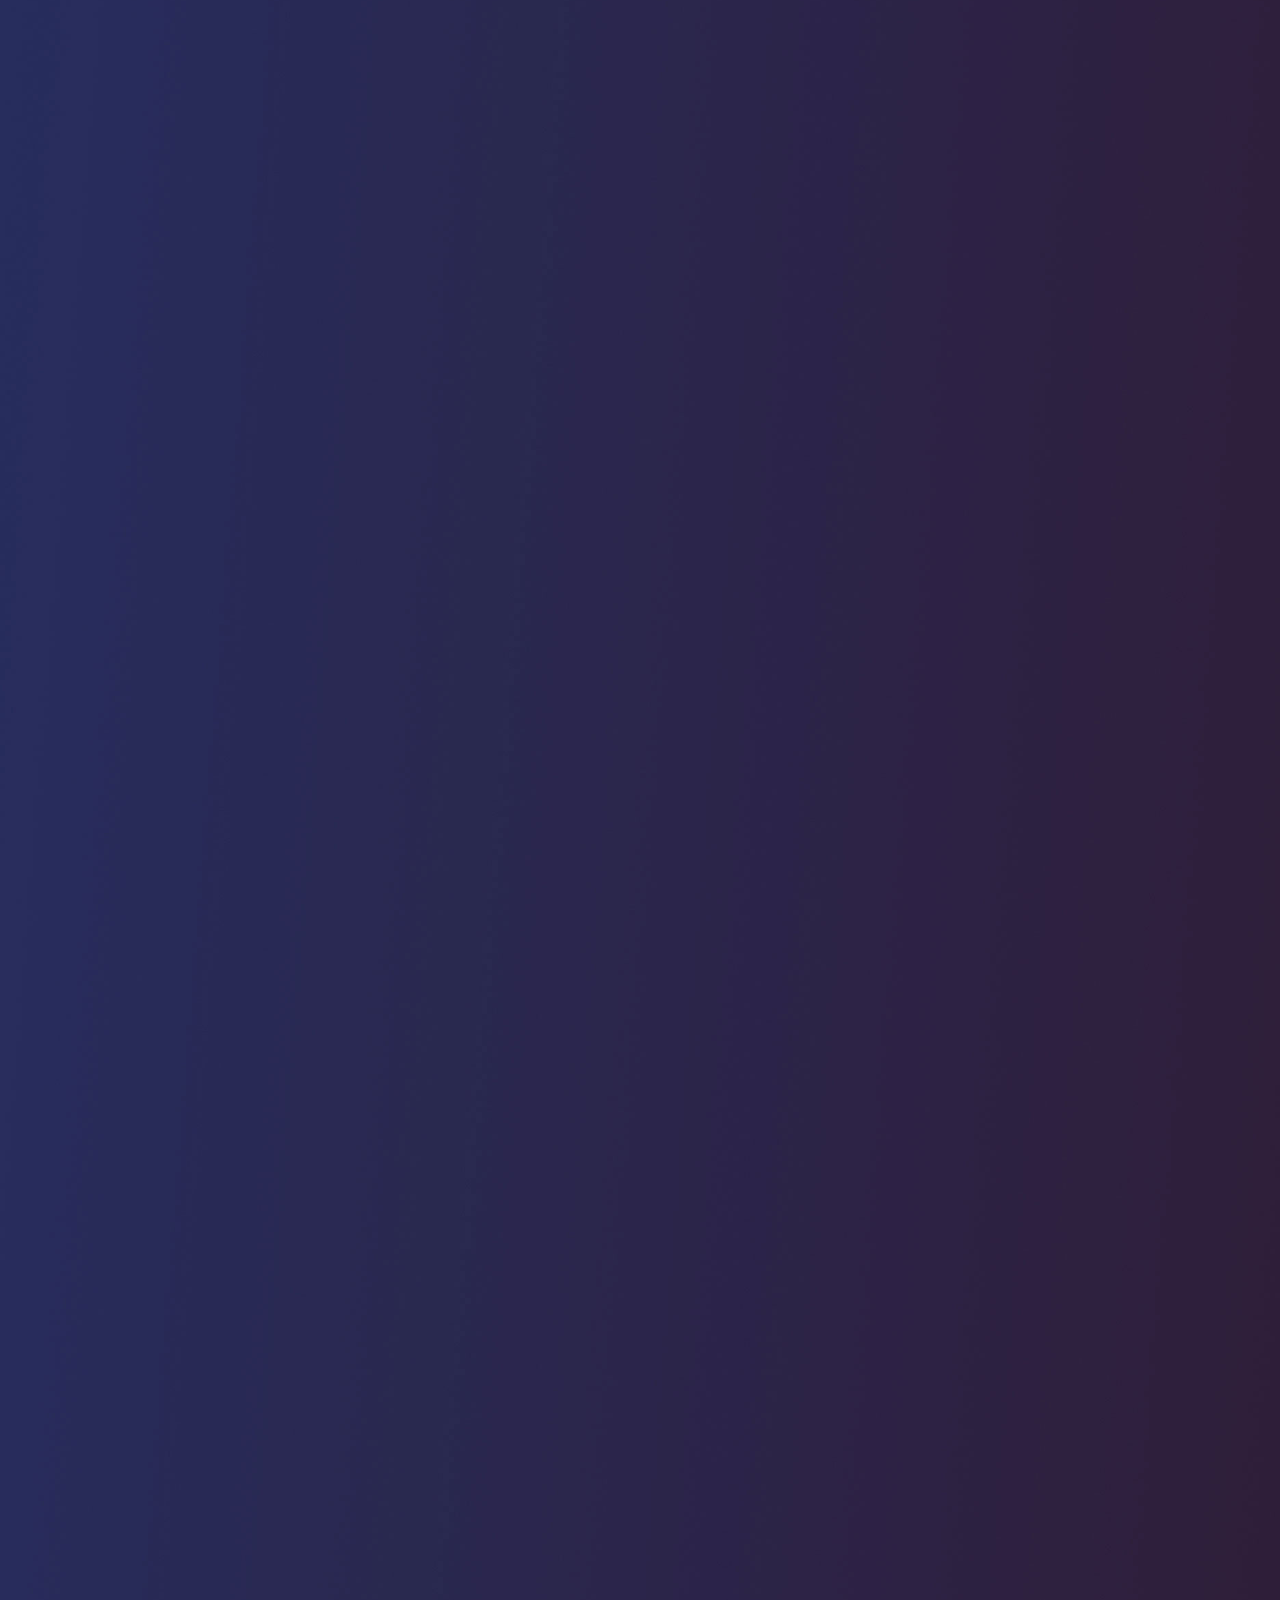
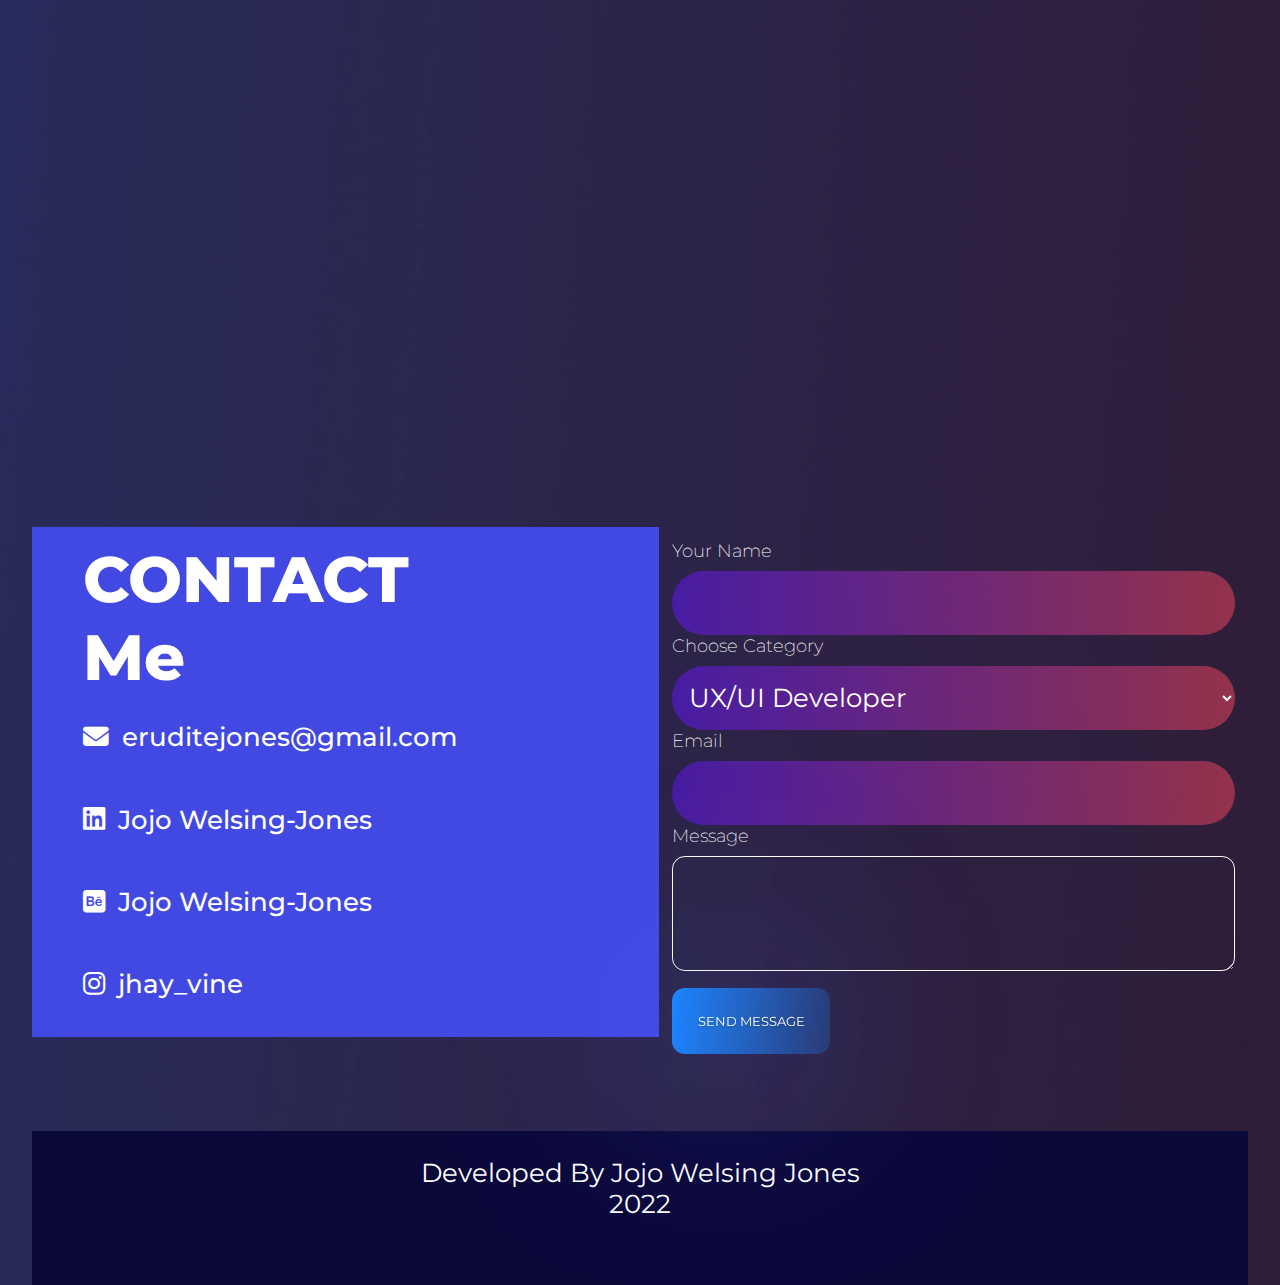
==== commit bddfefe9: "nice one" ====
--- a/index.html
+++ b/index.html
@@ -45,7 +45,7 @@
             <ul>
                 <li><a href="#main_head">Home</a> </li>
                 <li><a href="#about_me">About</a> </li>
-                <li><a href="">Front-End</a> </li>
+                <li><a href="#">Front-End</a> </li>
                 <li><a href="#ux_ui">UX&UI</a> </li>
                 <li><a href="#contact">Contact</a> </li>
             </ul>
@@ -61,7 +61,7 @@
                     <h1 id="ux">&UX/UI</h1> 
                     <h3 id="developer">DEVELOPER</h3> 
 
-                    <p>I am Jojo Welsing-Jones, A  Front-End Engineer and Senior UX/UI Developer. 
+                    <p>I am Jojo Welsing-Jones, A Front-End Engineer and Senior UX/UI Developer. 
                         I Create And Build Creative Designs, Websites, Apps And Front-End Interfaces For Any Software Related Projects.  </p>
                     
                     
--- a/styles.css
+++ b/styles.css
@@ -1,8 +1,6 @@
 
 @import url('https://fonts.googleapis.com/css2?family=Montserrat:ital,wght@0,100;0,200;0,300;0,400;0,500;0,600;0,700;0,800;1,100;1,200;1,300;1,400;1,500;1,600;1,700;1,900&family=Petit+Formal+Script&family=Pinyon+Script&display=swap');
-*{
-     transition: all 1s ease;
-}
+
 
 html {
     scroll-behavior: smooth;
@@ -151,7 +149,7 @@
 
     a:active{
         color:rgb(0, 255, 213);
-        font-weight: 600;
+        font-weight: 800;
         font-size: 2vw;
     }
 
@@ -730,8 +728,20 @@
   
   @media(max-width:500px){
 
+    a:hover{
+        all: unset;
+     color:rgb(0, 255, 213);;
+     font-weight: 600;
+    }
+
+    a:active{
+        color:rgb(0, 255, 213);;
+        font-size: 2vw;
+    }
+
     .wrapper{
         width: 100vw;
+        overflow: hidden;
     }
     
     .header{
@@ -742,7 +752,7 @@
         width: 100%;
         gap:2vw;
         align-items: center;
-        height: 9vw;
+        height: 12vw;
         padding:0;
         z-index: 10;
         
@@ -864,7 +874,7 @@
 
     .ab_left{
         width: 80%;
-        
+   
         display: flex;
         flex-direction: column;
         align-items: center;
@@ -962,6 +972,7 @@
     }
 
     .contact_left {
+        box-sizing: border-box;
         width:100%;
         height: auto;
     }
